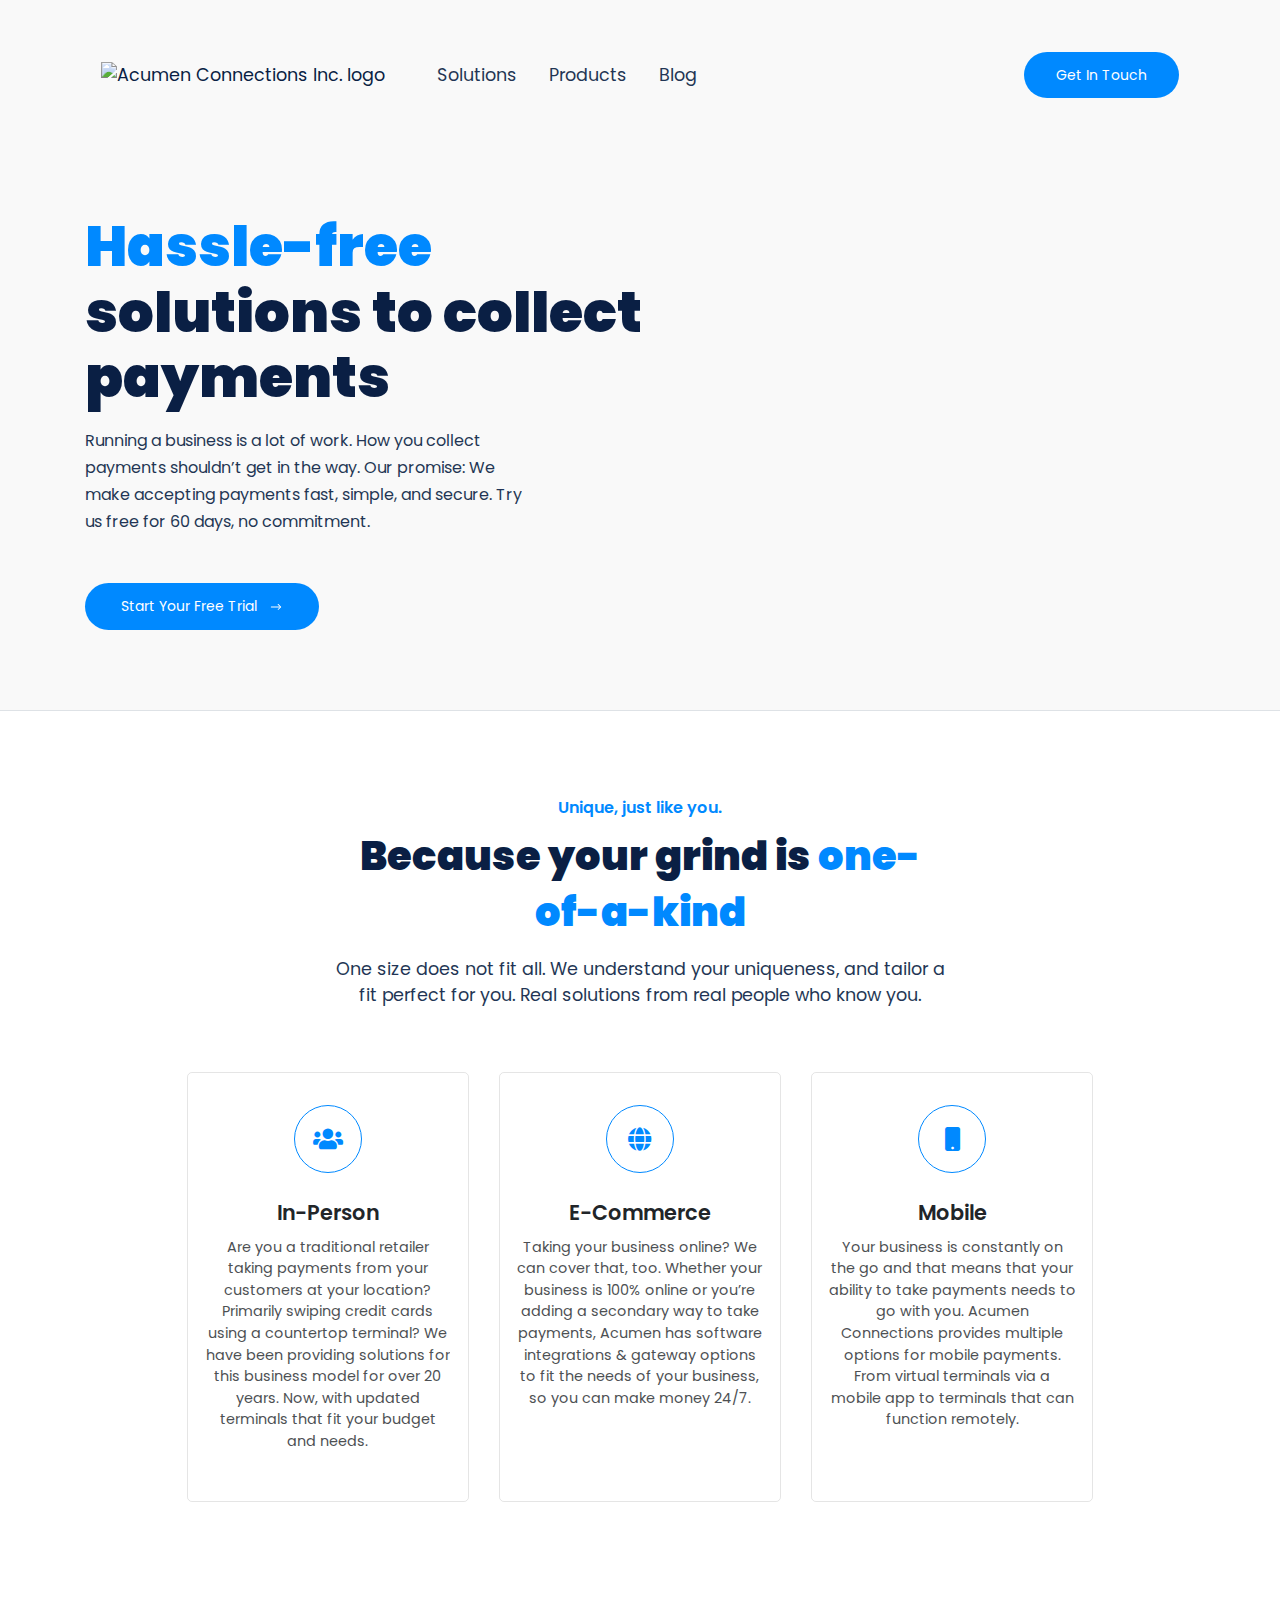
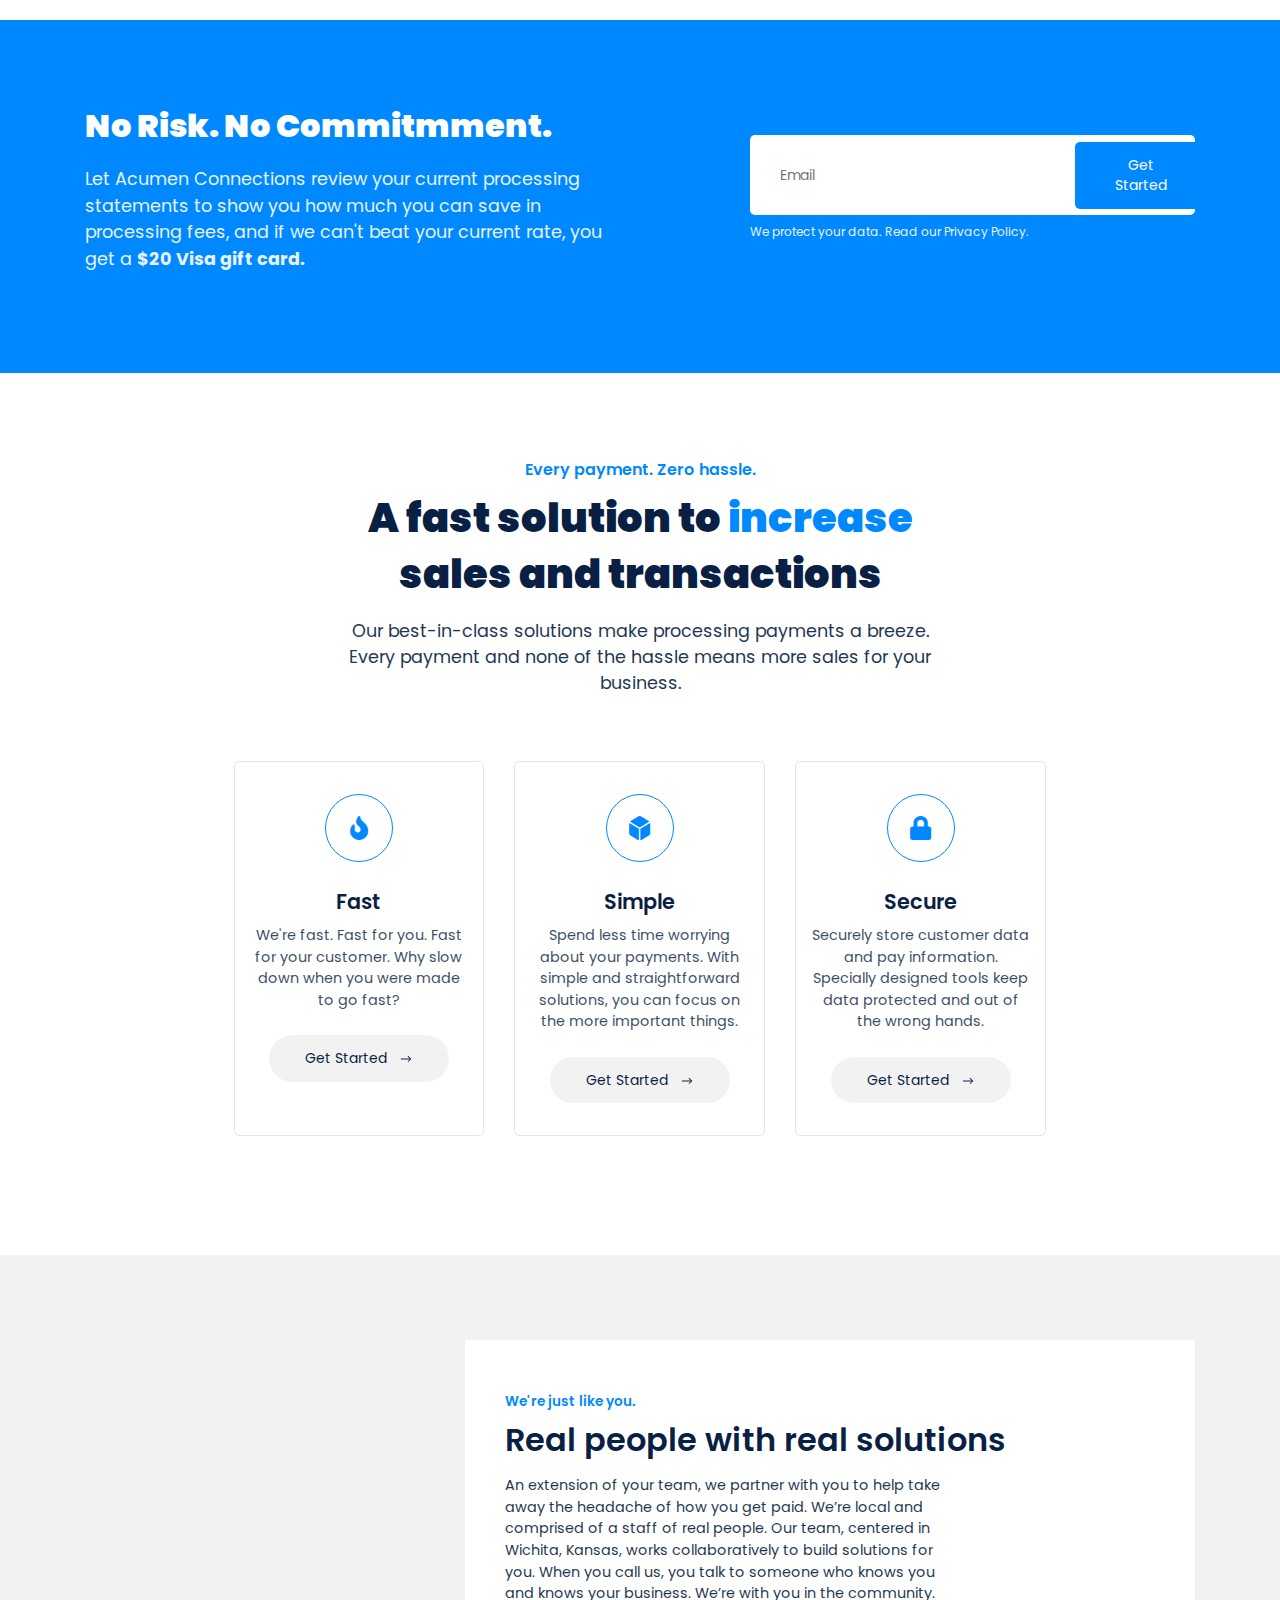
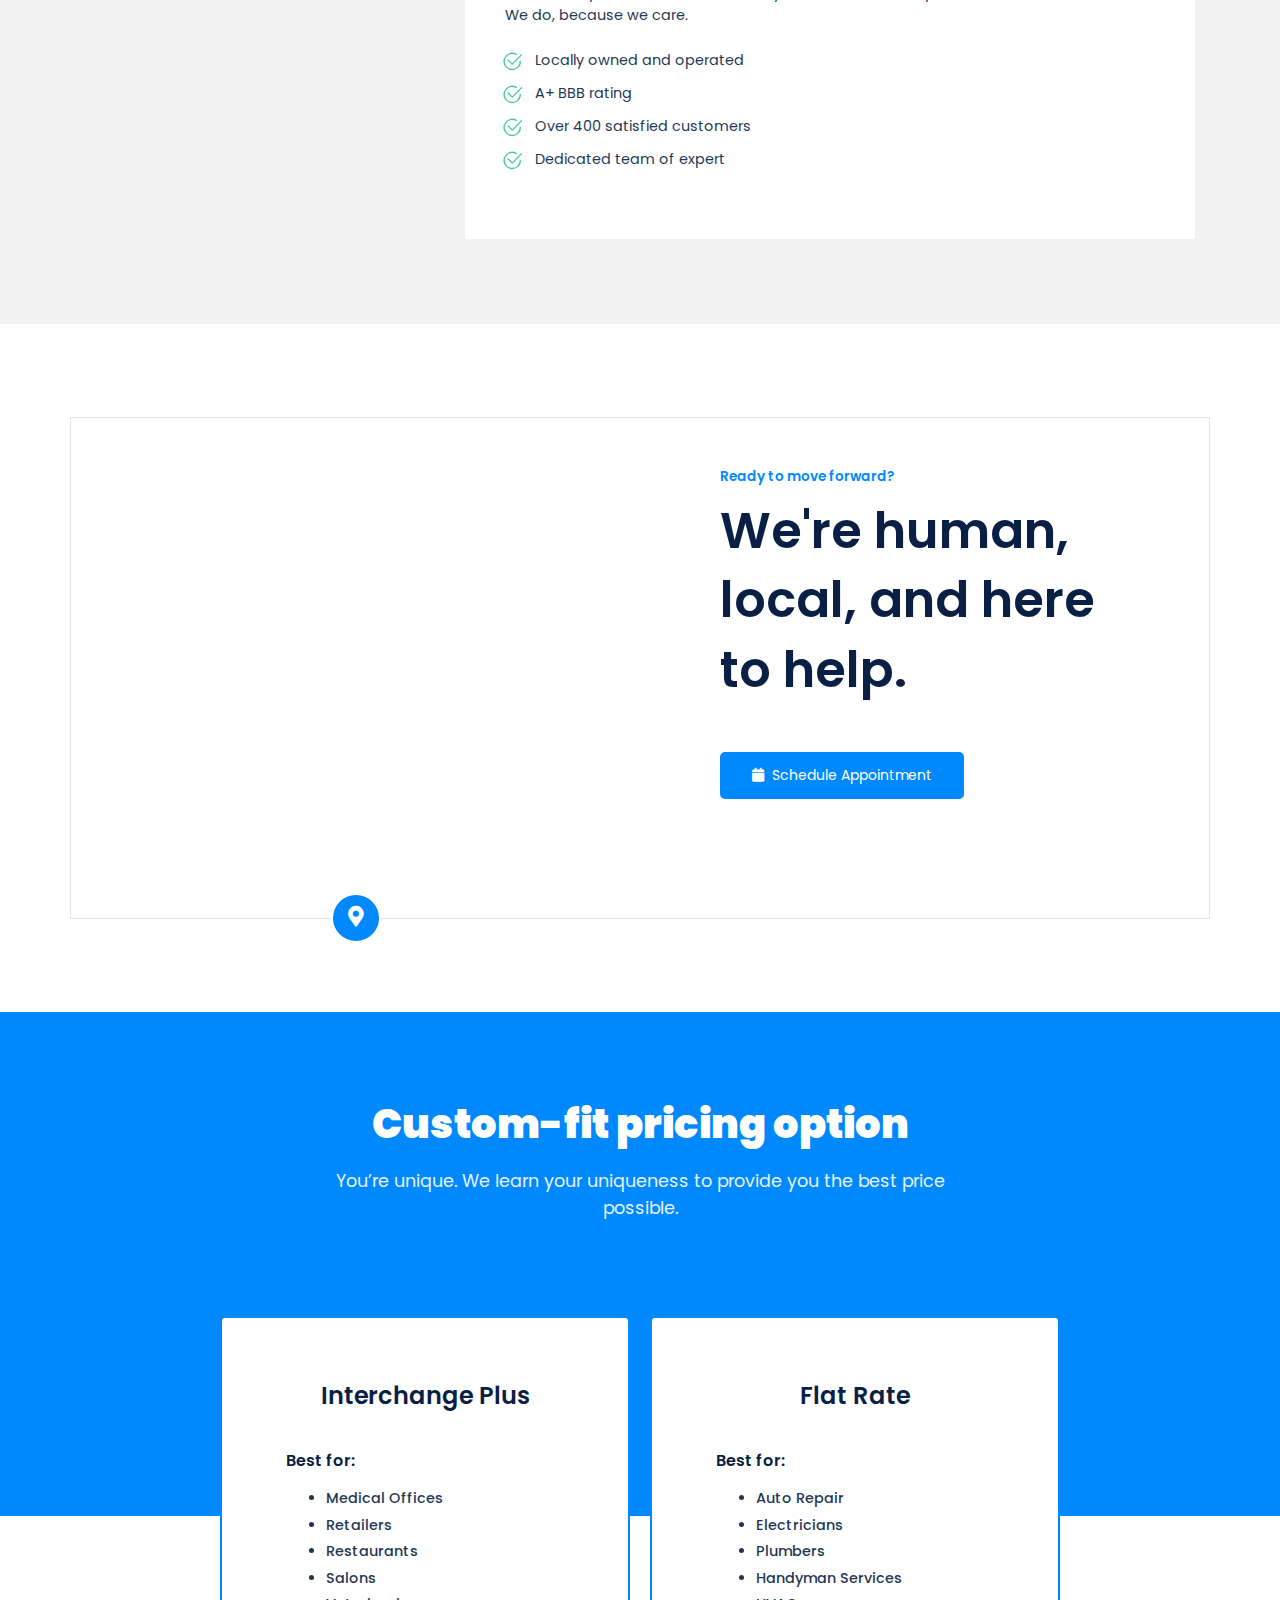
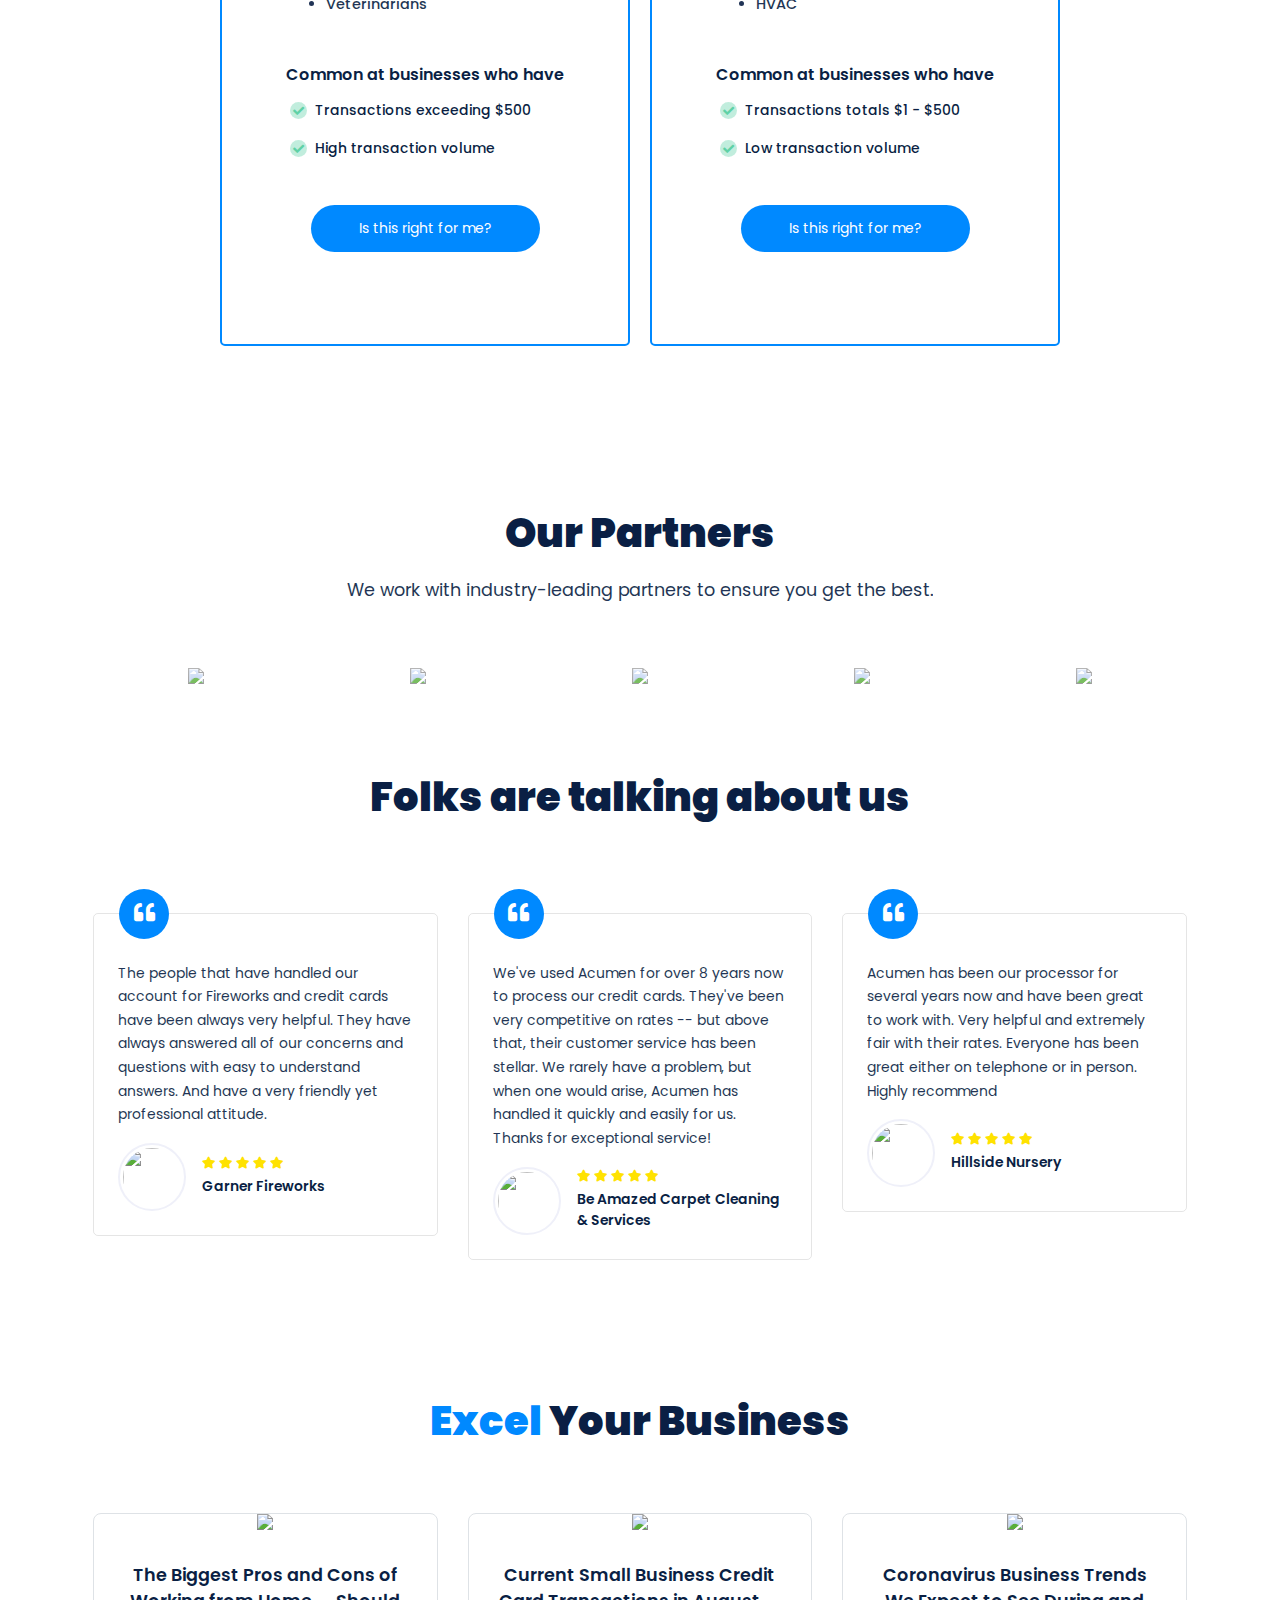
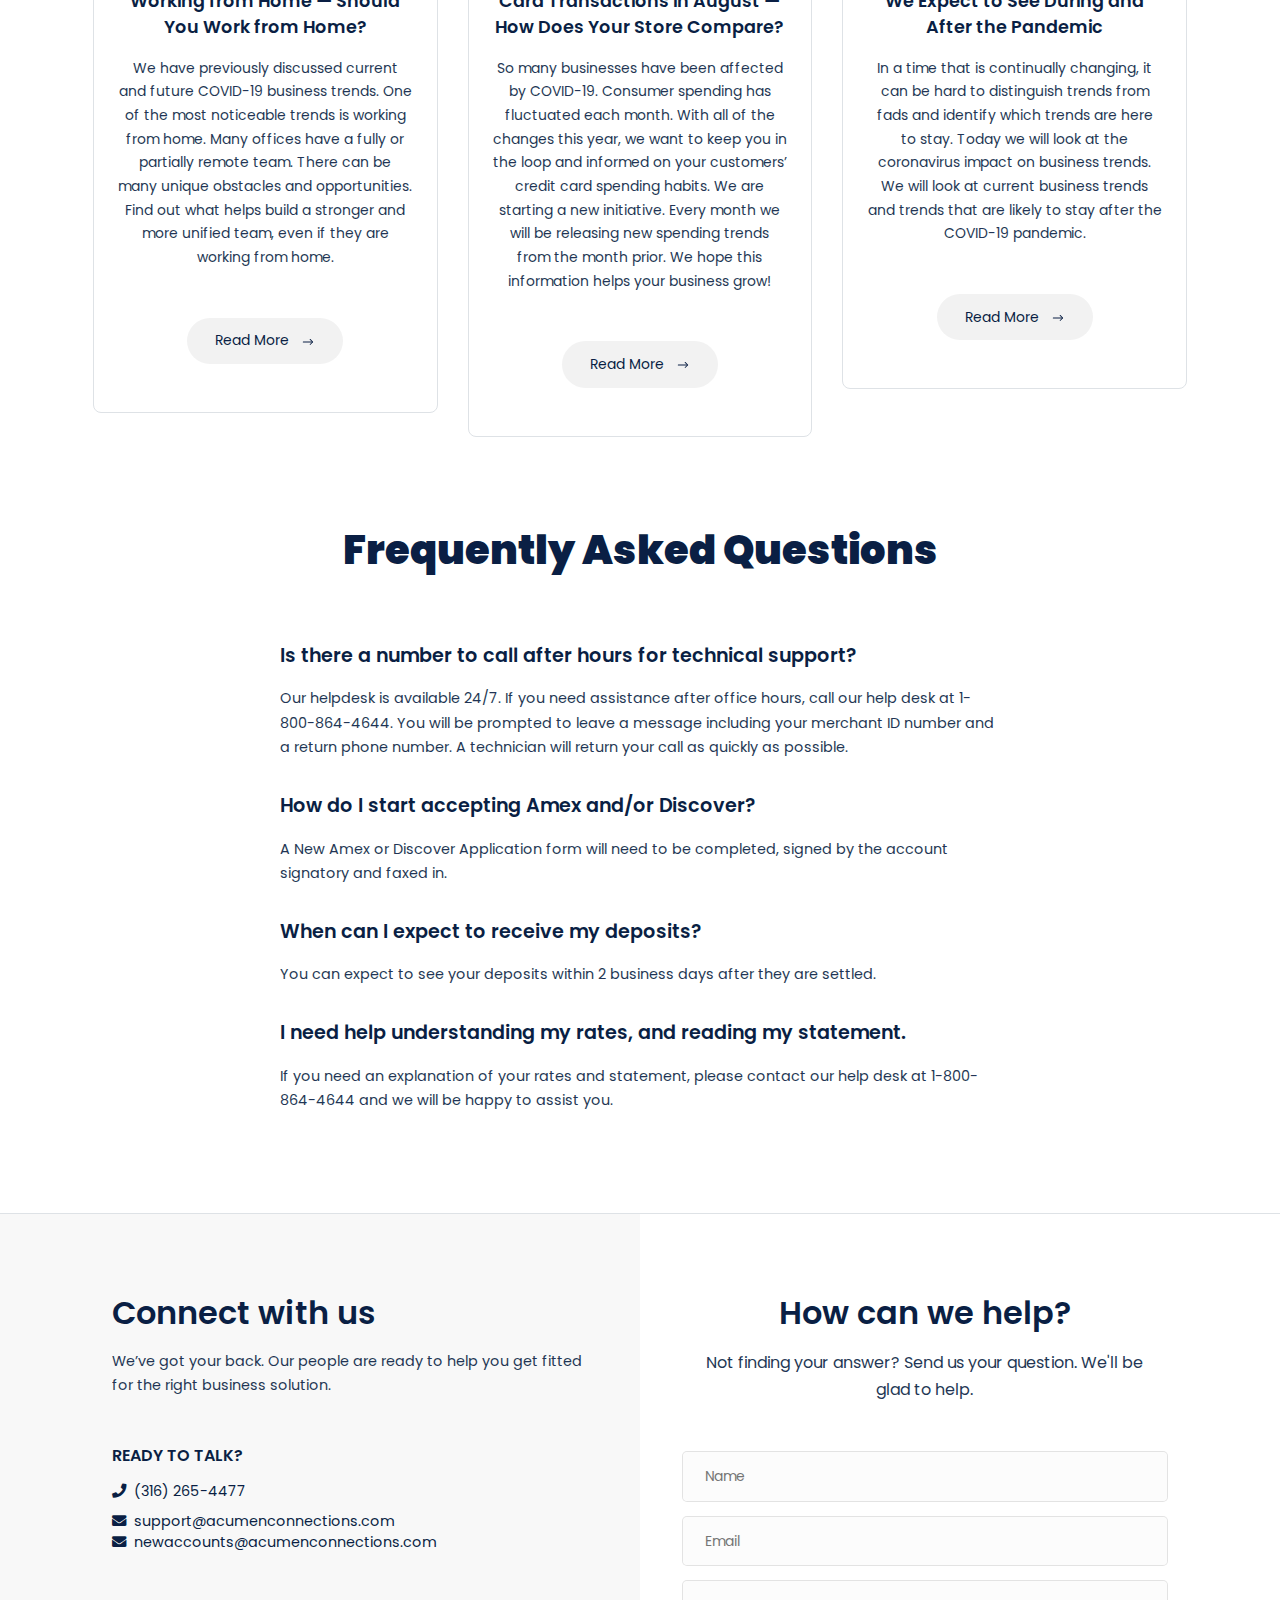
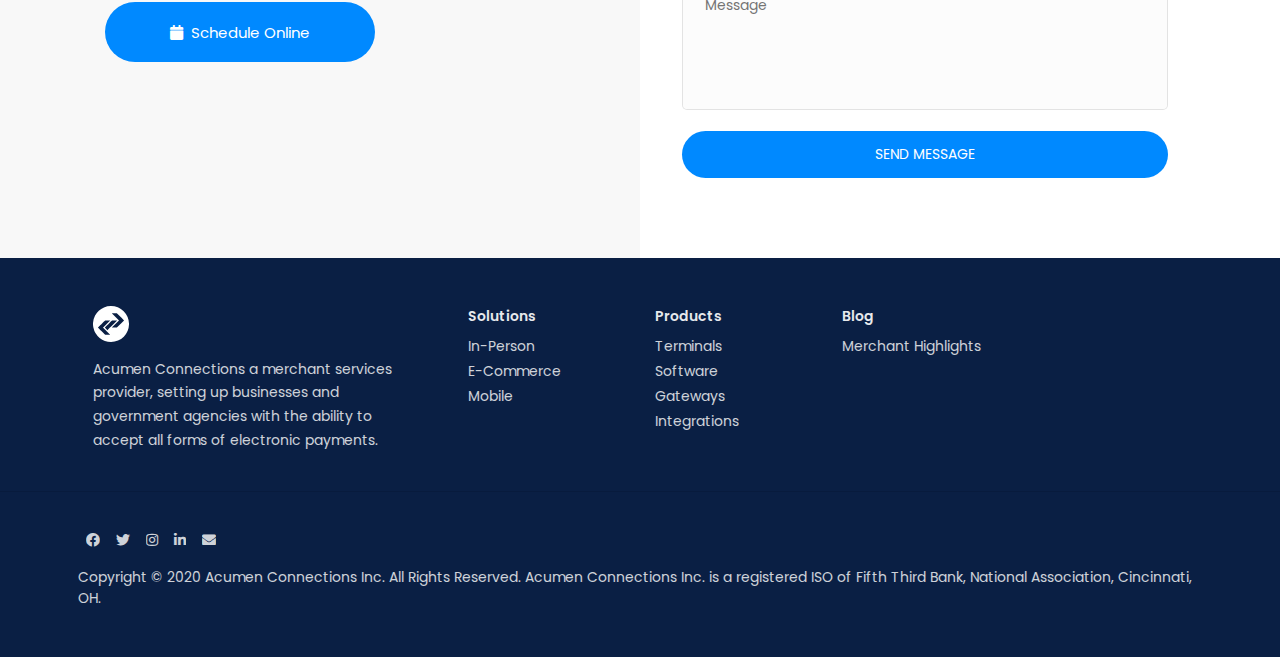
==== index.html @ da2a6de0 "Update index.html" ====
<!doctype html>
<html lang="en">

<head>
  <!-- Required meta tags -->
  <meta charset="utf-8">
  <meta name="viewport" content="width=device-width, initial-scale=1, shrink-to-fit=no">

  <link rel="stylesheet" href="https://cdnjs.cloudflare.com/ajax/libs/animate.css/3.7.2/animate.min.css">
  <!-- font awesome 5 free -->
  <link rel="stylesheet" href="https://cdnjs.cloudflare.com/ajax/libs/font-awesome/5.13.0/css/all.min.css">
  <!-- Bootstrap CSS -->
  <link rel="stylesheet" href="https://stackpath.bootstrapcdn.com/bootstrap/4.4.1/css/bootstrap.min.css"
    integrity="sha384-Vkoo8x4CGsO3+Hhxv8T/Q5PaXtkKtu6ug5TOeNV6gBiFeWPGFN9MuhOf23Q9Ifjh" crossorigin="anonymous">

  <!-- Poppins font from Google -->
  <link href="https://fonts.googleapis.com/css2?family=Poppins:wght@300;400;600;700&display=swap" rel="stylesheet">

  <link rel="stylesheet" href="./app.css">

  <link href="https://cdn.jsdelivr.net/npm/video.js@7.5.0/dist/video-js.min.css" rel="stylesheet" />
  <script>
    /* Disable VideoJS tracking */
    window.HELP_IMPROVE_VIDEOJS = false;
  </script>

  <title>Business Payment Solutions Wichita, KS | Payment Service Provider </title>
</head>

<body>

  <!--1. Hero =================================== -->
  <header class="hero container-fluid border-bottom">
    <div class="hero__content container mx-auto">
      <nav class="hero-nav container px-0 mx-auto">
        <ul class="nav w-100 list-unstyled align-items-center p-0">
          <li class="hero-nav__item">
            <img class="hero-nav__logo" src="https://i.postimg.cc/KvxxCLx2/Acumen-logos-03.png" alt="Acumen Connections Inc. logo">
          </li>
          <li id="hero-menu" class="flex-grow-1 hero__nav-list hero__nav-list--mobile-menu ft-menu">
            <ul
              class="hero__menu-content nav flex-column flex-lg-row ft-menu__slider animated list-unstyled p-2 p-lg-0">
              <!-- YOU CAN UNCOMMENT THIS -->
              <!--
                  <li class="hero-nav__item">
                    <a href="#!" class="hero-nav__link">Product</a>
                  </li>
                -->
              <li class="hero-nav__item dropdown">
                <a href="/pages/solutions.html" class="hero-nav__link">Solutions</a>
                <div class="dropdown-content">
                  <a href="/pages/solutions.html#inperson">In-Person</a>
                  <a href="/pages/solutions.html#ecommerce">E-Commerce</a>
                  <a href="/pages/solutions.html#mobile">Mobile</a>
                </div>
              </li>
              <li class="hero-nav__item dropdown">
                <a href="/pages/products.html" class="hero-nav__link">Products</a>
                <div class="dropdown-content">
                  <a href="/pages/products.html#terminals">Terminals</a>
                  <a href="/pages/products.html#software">Software</a>
                  <a href="/pages/products.html#gateways">Gateways</a>
                  <a href="/pages/products.html#integrations">Integrations</a>
                </div>
              </li>
              <li class="hero-nav__item dropdown">
                <a href="/pages/merchant.html" class="hero-nav__link">Blog</a>
                <div class="dropdown-content">
                  <a href="/pages/merchant.html">Merchant Highlights</a>
                </div>
              </li>
              <li class="flex-grow-1">
                <ul
                  class="nav nav--lg-side flex-column-reverse flex-lg-row-reverse list-unstyled align-items-center p-0">
                  <li class="hero-nav__item">
                    <a href="#get-in-touch" class="btn btn-primary">
                      Get In Touch
                    </a>
                  </li>
                </ul>
              </li>
            </ul>
            <button onclick="document.querySelector('#hero-menu').classList.toggle('ft-menu--js-show')"
              class="ft-menu__close-btn animated">
              <svg class="bi bi-x" width="1em" height="1em" viewBox="0 0 16 16" fill="currentColor"
                xmlns="http://www.w3.org/2000/svg">
                <path fill-rule="evenodd"
                  d="M11.854 4.146a.5.5 0 010 .708l-7 7a.5.5 0 01-.708-.708l7-7a.5.5 0 01.708 0z" clip-rule="evenodd" />
                <path fill-rule="evenodd" d="M4.146 4.146a.5.5 0 000 .708l7 7a.5.5 0 00.708-.708l-7-7a.5.5 0 00-.708 0z"
                  clip-rule="evenodd" />
              </svg>
            </button>
          </li>
          <li class="d-lg-none flex-grow-1 d-flex flex-row-reverse hero-nav__item">
            <button onclick="document.querySelector('#hero-menu').classList.toggle('ft-menu--js-show')"
              class="text-center px-2">
              <i class="fas fa-bars"></i>
            </button>
          </li>
        </ul>
      </nav>
      <div class="hero__body col-lg-7 px-0">
        <h1 class="hero__title mb-3">
          <span class="highlight">Hassle-free</span> solutions to collect payments
        </h1>
        <p class="hero__paragraph mb-5">
Running a business is a lot of work. How you collect payments shouldn’t get in the way. Our promise: We make accepting payments fast, simple, and secure. Try us free for 60 days, no commitment.
        </p>
        <div class="hero__btns-container">
          <a class="hero__btn btn btn-primary mb-2 mb-lg-0" href="https://forms.gle/nij4KRaGeCCi1Vp77">
            <span class="mx-1">
              Start Your Free Trial
            </span>
            <svg class="mx-1" width="1em" height="1em" viewBox="0 0 16 16" class="bi bi-arrow-right" fill="currentColor"
              xmlns="http://www.w3.org/2000/svg">
              <path fill-rule="evenodd"
                d="M10.146 4.646a.5.5 0 0 1 .708 0l3 3a.5.5 0 0 1 0 .708l-3 3a.5.5 0 0 1-.708-.708L12.793 8l-2.647-2.646a.5.5 0 0 1 0-.708z" />
              <path fill-rule="evenodd" d="M2 8a.5.5 0 0 1 .5-.5H13a.5.5 0 0 1 0 1H2.5A.5.5 0 0 1 2 8z" />
            </svg>
          </a>
        </div>
      </div>
    </div>
    <div class="hero__row d-block d-lg-flex row">
      <div class="hero__empty-column col-lg-7">
      </div>
      <div class="hero__image-column col-lg-5"
        style="background-image: url(https://images.unsplash.com/photo-1557804506-669a67965ba0?ixlib=rb-1.2.1&auto=format&fit=crop&w=1567&q=80)">
      </div>
    </div>
  </header>

  <!--2. Solutions ============================== -->
  <div id="solutions" class="block-12 container space-between-blocks">
    <!-- HEADER -->
    <div class="block__header col-lg-8 col-xl-7 mx-auto text-center">
      <p class="block__pre-title mb-2">Unique, just like you.</p>
      <h1 class="block__title mb-3">
        Because your grind is <span class="highlight">one-of-a-kind</span>
      </h1>
      <p class="block__paragraph mb-0">
        One size does not fit all. We understand your uniqueness, and tailor a fit perfect for you. Real solutions from real people who know you.
      </p>
    </div>
    <div class="row px-2 align-items-center justify-content-center flex-column-reverse flex-lg-row">
      <div class="col-lg-10 mx-auto">
        <div class="row">
          <div class="col-md-4 mb-2-1rem">
            <a style="text-decoration: none; color: #212529" href="/pages/solutions.html#inperson"><div class="card-1 text-center">
              <span class="card-1__symbol mx-auto mb-4">
                <i class="fa fa-users" aria-hidden="true"></i>
              </span>
              <h3 class="card-1__title mb-2">In-Person</h3>
              <p class="card-1__paragraph">
                Are you a traditional retailer taking payments from your customers at your location? Primarily swiping credit cards using a countertop terminal? We have been providing solutions for this business model for over 20 years. Now, with updated terminals that fit your budget and needs.
              </p>
            </div>
          </div>
        </a>
          <a style="text-decoration: none; color: #212529" href="/pages/solutions.html#ecommerce"><div class="col-md-4 mb-2-1rem">
            <div class="card-1 text-center">
              <span class="card-1__symbol mx-auto mb-4">
                <i class="fa fa-globe" aria-hidden="true"></i>
              </span>
              <h3 class="card-1__title mb-2">E-Commerce</h3>
              <p class="card-1__paragraph">
                Taking your business online? We can cover that, too. Whether your business is 100% online or you’re adding a secondary way to take payments, Acumen has software integrations & gateway options to fit the needs of your business, so you can make money 24/7.
              </p>
            </div>
            </a>
          </div>
          <div class="col-md-4 mb-2-1rem">
            <a style="text-decoration: none; color: #212529" href="/pages/solutions.html#mobile">
            <div class="card-1 text-center">
              <span class="card-1__symbol mx-auto mb-4">
                <i class="fa fa-mobile" aria-hidden="true"></i>
              </span>
              <h3 class="card-1__title mb-2">Mobile</h3>
              <p class="card-1__paragraph">
                Your business is constantly on the go and that means that your ability to take payments needs to go with you. Acumen Connections provides multiple options for mobile payments. From virtual terminals via a mobile app to terminals that can function remotely.
              </p>
            </div>
          </div>
        </a>
        </div>
      </div>
    </div>
  </div>

  <!--7. Call To Action ================================ -->
  <div class="block-29 px-4 px-lg-0">
    <div class="container">
      <div class="row justify-content-center">
        <div class="col-lg-7">
          <h4 class="block-29__title mb-0">
            No Risk. No Commitmment.
          </h4>
            <p class="block__paragraphriskfree" style="font-weight: 0"> Let Acumen Connections review your current processing statements to show you how much you can save in processing fees, and if we can't beat your current rate, you get a <span style="font-weight: bold">$20 Visa gift card. </span></p>
        </div>
        <div
          class="col-md-8 mx-auto col-lg-5 mt-4 mt-lg-0 d-flex flex-row-reverse align-items-center justify-content-center">
          <div class="w-100">
            <form onsubmit="submitForm(event)" class="cta-input w-100 mb-2">
              <input type="email" class="cta-input__input flex-grow-1" placeholder="Email">
              <button class="cta-input__btn btn-secondary">Get Started</button>
            </form>
            <p class="cta-p">We protect your data. Read our Privacy Policy.</p>
          </div>
        </div>
      </div>
    </div>
  </div>

  <!--2. Services ============================== -->
  <div id="services" class="block-12 container space-between-blocks">
    <!-- HEADER -->
    <div class="block__header col-lg-8 col-xl-7 mx-auto text-center">
      <p class="block__pre-title mb-2">Every payment. Zero hassle.</p>
      <h1 class="block__title mb-3">
       A fast solution to <span class="highlight">increase</span> sales and transactions
      </h1>
      <p class="block__paragraph mb-0">
Our best-in-class solutions make processing payments a breeze. Every payment and none of the hassle means more sales for your business.      </p>
    </div>
    <div class="row px-2 align-items-center justify-content-center flex-column-reverse flex-lg-row">
      <div class="col-lg-9 mx-auto">
        <div class="row">
          <div class="col-md-4 mb-2-1rem">
            <div class="card-1 text-center">
              <span class="card-1__symbol mx-auto mb-4">
                <i class="fas fa-fire"></i>
              </span>
              <h3 class="card-1__title mb-2">Fast</h3>
              <p class="card-1__paragraph">
                We're fast. Fast for you. Fast for your customer. Why slow down when you were made to go fast?
              </p>
              <div class="mt-4">
                <a href="https://forms.gle/nij4KRaGeCCi1Vp77" class="btn btn-secondary">
                  <span class="mx-1">
                    Get Started
                  </span>
                  <svg class="mx-1" width="1em" height="1em" viewBox="0 0 16 16" class="bi bi-arrow-right"
                    fill="currentColor" xmlns="http://www.w3.org/2000/svg">
                    <path fill-rule="evenodd"
                      d="M10.146 4.646a.5.5 0 0 1 .708 0l3 3a.5.5 0 0 1 0 .708l-3 3a.5.5 0 0 1-.708-.708L12.793 8l-2.647-2.646a.5.5 0 0 1 0-.708z" />
                    <path fill-rule="evenodd" d="M2 8a.5.5 0 0 1 .5-.5H13a.5.5 0 0 1 0 1H2.5A.5.5 0 0 1 2 8z" />
                  </svg>
                </a>
              </div>
            </div>
          </div>
          <div class="col-md-4 mb-2-1rem">
            <div class="card-1 text-center">
              <span class="card-1__symbol mx-auto mb-4">
                <i class="fas fa-dice-d6"></i>
              </span>
              <h3 class="card-1__title mb-2">Simple</h3>
              <p class="card-1__paragraph">
                Spend less time worrying about your payments. With simple and straightforward solutions, you can focus on the more important things.
              </p>
              <div class="mt-4">
                <a href="https://forms.gle/nij4KRaGeCCi1Vp77" class="btn btn-secondary">
                  <span class="mx-1">
                    Get Started
                  </span>
                  <svg class="mx-1" width="1em" height="1em" viewBox="0 0 16 16" class="bi bi-arrow-right"
                    fill="currentColor" xmlns="http://www.w3.org/2000/svg">
                    <path fill-rule="evenodd"
                      d="M10.146 4.646a.5.5 0 0 1 .708 0l3 3a.5.5 0 0 1 0 .708l-3 3a.5.5 0 0 1-.708-.708L12.793 8l-2.647-2.646a.5.5 0 0 1 0-.708z" />
                    <path fill-rule="evenodd" d="M2 8a.5.5 0 0 1 .5-.5H13a.5.5 0 0 1 0 1H2.5A.5.5 0 0 1 2 8z" />
                  </svg>
                </a>
              </div>
            </div>
          </div>
          <div class="col-md-4 mb-2-1rem">
            <div class="card-1 text-center">
              <span class="card-1__symbol mx-auto mb-4">
                <i class="fas fa-lock"></i>
              </span>
              <h3 class="card-1__title mb-2">Secure</h3>
              <p class="card-1__paragraph">
                Securely store customer data and pay information. Specially designed tools keep data protected and out of the wrong hands.
              </p>
              <div class="mt-4">
                <a href="https://forms.gle/nij4KRaGeCCi1Vp77" class="btn btn-secondary">
                  <span class="mx-1">
                    Get Started
                  </span>
                  <svg class="mx-1" width="1em" height="1em" viewBox="0 0 16 16" class="bi bi-arrow-right"
                    fill="currentColor" xmlns="http://www.w3.org/2000/svg">
                    <path fill-rule="evenodd"
                      d="M10.146 4.646a.5.5 0 0 1 .708 0l3 3a.5.5 0 0 1 0 .708l-3 3a.5.5 0 0 1-.708-.708L12.793 8l-2.647-2.646a.5.5 0 0 1 0-.708z" />
                    <path fill-rule="evenodd" d="M2 8a.5.5 0 0 1 .5-.5H13a.5.5 0 0 1 0 1H2.5A.5.5 0 0 1 2 8z" />
                  </svg>
                </a>
              </div>
            </div>
          </div>
        </div>
      </div>
    </div>
  </div>


  <!--5. Details ================================ -->
  <div class="block-10 position-relative space-between-blocks">
    <div class="block-10__row d-block d-lg-flex row mx-0">
      <div class="block-10__image-column container col-lg-6"
        style="background-image: url(https://i.postimg.cc/gcqvVv5K/you-x-ventures-0-K7-Ggi-A8l-VE-unsplash.jpg)">
      </div>
    </div>
    <div class="container">
      <div class="row flex-row-reverse">
        <div class="col-lg-8">
          <div class="block-10__card">
            <p class="block-10__pre-title mb-2">We're just like you.</p>
            <h1 class="block-10__title mb-3">
              Real people with real solutions
            </h1>
            <p class="block-10__paragraph mb-4">
              An extension of your team, we partner with you to help take away the headache of how you get paid. We’re local and comprised of a staff of real people. Our team, centered in Wichita, Kansas, works collaboratively to build solutions for you. When you call us, you talk to someone who knows you and knows your business. We’re with you in the community. We do, because we care.
            </p>
            <div class="row">
              <div class="col-lg-6">
                <ul class="list-unstyled p-0">
                  <li class="block-10__li d-flex align-items-start">
                    <span class="block-10__li-icon">
                      <svg class="bi bi-check2-circle" width="1em" height="1em" viewBox="0 0 16 16" fill="currentColor"
                        xmlns="http://www.w3.org/2000/svg">
                        <path fill-rule="evenodd"
                          d="M15.354 2.646a.5.5 0 0 1 0 .708l-7 7a.5.5 0 0 1-.708 0l-3-3a.5.5 0 1 1 .708-.708L8 9.293l6.646-6.647a.5.5 0 0 1 .708 0z" />
                        <path fill-rule="evenodd"
                          d="M8 2.5A5.5 5.5 0 1 0 13.5 8a.5.5 0 0 1 1 0 6.5 6.5 0 1 1-3.25-5.63.5.5 0 1 1-.5.865A5.472 5.472 0 0 0 8 2.5z" />
                      </svg>
                    </span>
                    <div class="px-2"></div>
                    <span class="block-10__li-text">Locally owned and operated</span>
                  </li>
                  <li class="block-10__li d-flex align-items-start">
                    <span class="block-10__li-icon">
                      <svg class="bi bi-check2-circle" width="1em" height="1em" viewBox="0 0 16 16" fill="currentColor"
                        xmlns="http://www.w3.org/2000/svg">
                        <path fill-rule="evenodd"
                          d="M15.354 2.646a.5.5 0 0 1 0 .708l-7 7a.5.5 0 0 1-.708 0l-3-3a.5.5 0 1 1 .708-.708L8 9.293l6.646-6.647a.5.5 0 0 1 .708 0z" />
                        <path fill-rule="evenodd"
                          d="M8 2.5A5.5 5.5 0 1 0 13.5 8a.5.5 0 0 1 1 0 6.5 6.5 0 1 1-3.25-5.63.5.5 0 1 1-.5.865A5.472 5.472 0 0 0 8 2.5z" />
                      </svg>
                    </span>
                    <div class="px-2"></div>
                    <span class="block-10__li-text">A+ BBB rating</span>
                  </li>
                  <li class="block-10__li d-flex align-items-start">
                    <span class="block-10__li-icon">
                      <svg class="bi bi-check2-circle" width="1em" height="1em" viewBox="0 0 16 16" fill="currentColor"
                        xmlns="http://www.w3.org/2000/svg">
                        <path fill-rule="evenodd"
                          d="M15.354 2.646a.5.5 0 0 1 0 .708l-7 7a.5.5 0 0 1-.708 0l-3-3a.5.5 0 1 1 .708-.708L8 9.293l6.646-6.647a.5.5 0 0 1 .708 0z" />
                        <path fill-rule="evenodd"
                          d="M8 2.5A5.5 5.5 0 1 0 13.5 8a.5.5 0 0 1 1 0 6.5 6.5 0 1 1-3.25-5.63.5.5 0 1 1-.5.865A5.472 5.472 0 0 0 8 2.5z" />
                      </svg>
                    </span>
                    <div class="px-2"></div>
                    <span class="block-10__li-text">Over 400 satisfied customers</span>
                  </li>
                  <li class="block-10__li d-flex align-items-start">
                    <span class="block-10__li-icon">
                      <svg class="bi bi-check2-circle" width="1em" height="1em" viewBox="0 0 16 16" fill="currentColor"
                        xmlns="http://www.w3.org/2000/svg">
                        <path fill-rule="evenodd"
                          d="M15.354 2.646a.5.5 0 0 1 0 .708l-7 7a.5.5 0 0 1-.708 0l-3-3a.5.5 0 1 1 .708-.708L8 9.293l6.646-6.647a.5.5 0 0 1 .708 0z" />
                        <path fill-rule="evenodd"
                          d="M8 2.5A5.5 5.5 0 1 0 13.5 8a.5.5 0 0 1 1 0 6.5 6.5 0 1 1-3.25-5.63.5.5 0 1 1-.5.865A5.472 5.472 0 0 0 8 2.5z" />
                      </svg>
                    </span>
                    <div class="px-2"></div>
                    <span class="block-10__li-text">Dedicated team of expert</span>
                  </li>
                </ul>
              </div>
            </div>
          </div>
        </div>
      </div>
    </div>
  </div>

  <!-- SCHEDULE APPT -->

  <div class="block-18 px-3 space-between-blocks">
    <div class="container">
      <div class="block-18__card row">
        <div class="text-center col-lg-6 d-flex align-items-center justify-content-center mb-5 mb-lg-0">
          <div>

            <div class="mapouter"><div class="gmap_canvas"><iframe width="600" height="500" id="gmap_canvas" src="https://maps.google.com/maps?q=6840%20W%20Central%20Ave%2C%20Wichita%2C%20KS%2067212&t=&z=13&ie=UTF8&iwloc=&output=embed" frameborder="0" scrolling="no" marginheight="0" marginwidth="0"></iframe><a href="https://www.whatismyip-address.com/divi-discount/"></a></div></div>

          </div><span class="testimonial-card-3__quote-symbol"><i class="fas fa-map-marker-alt"></i></span>
        </div>
        <div style="padding-left: 80px; padding-right: 70px;" class="cta-card col-lg-6">
          <p class="cta-card__pre-title mb-2">Ready to move forward?</p>
          <h1 class="cta-card__title mb-3">We're human, local, and here to help.</h1>
          <div class="mt-5"><a href="https://outlook.office365.com/owa/calendar/AcumenConnections@netpayadvance.com/bookings/" class="btn btn-primary"><i class="fa fa-calendar" aria-hidden="true"></i>&nbsp; Schedule Appointment</a></div>
        </div>
      </div>
    </div>
  </div>

  <!-- Pricing table -->

  <div class="block-14 container-fluid space-between-blocks">
  <div class="container text-center">
    <div class="block-14__header col-lg-8 col-xl-7 mx-auto text-center px-0">
      <h1 class="block__title mb-3">Custom-fit pricing option</h1>
      <p class="block__paragraph">You’re unique. We learn your uniqueness to provide you the best price possible.</p>
    </div>
    <div class="row justify-content-center">
      <div class="col-lg-4pricing mb-4 mb-lg-0 px-0">
        <div class="plan-card text-center">
          <h6 class="plan-card__name mb-0">Interchange Plus</h6>
          <h3 style="text-align: left; font-weight: 600; font-size: 16px; padding-top: 40px; padding-bottom: 10px;">Best for:<h3>
          <ul>
            <li class="block-10__paragraphli" style="text-align: left; padding-bottom: 5px;">Medical Offices</li>
            <li class="block-10__paragraphli" style="text-align: left; padding-bottom: 5px;">Retailers</li>
            <li class="block-10__paragraphli" style="text-align: left; padding-bottom: 5px;">Restaurants</li>
            <li class="block-10__paragraphli" style="text-align: left; padding-bottom: 5px;">Salons</li>
            <li class="block-10__paragraphli" style="text-align: left; padding-bottom: 5px;">Veterinarians</li>
          </ul>
                    <h3 style="text-align: left; font-weight: 600; font-size: 16px; padding-top: 20px; padding-bottom: 10px;">Common at businesses who have<h3>
          <ul class="plan-features list-unstyled mb-0">
            <li class="plan-features__li"><span><i class="plan-features__icon fas fa-check mx-1"></i></span><span class="mx-1">Transactions exceeding $500</span></li>
            <li class="plan-features__li"><span><i class="plan-features__icon fas fa-check mx-1"></i></span><span class="mx-1">High transaction volume</span></li>
          </ul>
          <div class="mt-5 flex-grow-1 d-flex flex-column-reverse"><a href="https://forms.gle/nij4KRaGeCCi1Vp77" class="btn btn-primary px-5 mx-auto">Is this right for me?</a></div>
        </div>
      </div>
      <div class="col-lg-4pricing mb-4 mb-lg-0 px-0">
        <div class="plan-card plan-card--recommended text-center">
          <h6 class="plan-card__name mb-0">Flat Rate</h6>
          <h3 style="text-align: left; font-weight: 600; font-size: 16px; padding-top: 40px; padding-bottom: 10px;">Best for:<h3>
          <ul>
            <li class="block-10__paragraphli" style="text-align: left; padding-bottom: 5px;">Auto Repair</li>
            <li class="block-10__paragraphli" style="text-align: left; padding-bottom: 5px;">Electricians</li>
            <li class="block-10__paragraphli" style="text-align: left; padding-bottom: 5px;">Plumbers</li>
            <li class="block-10__paragraphli" style="text-align: left; padding-bottom: 5px;">Handyman Services</li>
            <li class="block-10__paragraphli" style="text-align: left; padding-bottom: 5px;">HVAC</li>
          </ul>
          <h3 style="text-align: left; font-weight: 600; font-size: 16px; padding-top: 20px; padding-bottom: 10px;">Common at businesses who have<h3>
          <ul class="plan-features list-unstyled mb-0">
            <li class="plan-features__li"><span><i class="plan-features__icon fas fa-check mx-1"></i></span><span class="mx-1">Transactions totals $1 - $500
</span></li>
            <li class="plan-features__li"><span><i class="plan-features__icon fas fa-check mx-1"></i></span><span class="mx-1">Low transaction volume</span></li>
          </ul>
          <div class="mt-5 flex-grow-1 d-flex flex-column-reverse"><a href="https://forms.gle/nij4KRaGeCCi1Vp77" class="btn btn-primary px-5 mx-auto">Is this right for me?</a></div>
        </div>
      </div>
    </div>
  </div>
</div>


  <!-- Our Partners -->

<div class="block-24 space-between-blocks">
<div class="container">
  <div class="block__header col-lg-8 col-xl-7 mx-auto text-center px-0">
    <h1 class="block__title mb-3">Our Partners</h1>
    <p class="block__paragraph">We work with industry-leading partners to ensure you get the best.</p>
  </div>
  <div class="logos"><img class="logos__img" src="https://i.postimg.cc/nhTxsmPM/verifone.png"> <img class="logos__img" src="https://i.postimg.cc/gkt7ZKKw/SS2.png"> <img class="logos__img" src="https://i.postimg.cc/7PWhtFHm/vantiv2.png"> <img class="logos__img" src="https://i.postimg.cc/2SNTtVQy/ingenicopartner.png"> <img class="logos__img" src="https://i.postimg.cc/NGkq5TVT/pax.png"></div>
</div>
</div>

  <!--6. Testimonials =================================== -->
  <div id="reviews" class="block-19 space-between-blockstestimonials">
    <div class="container">
      <div class="block__header col-lg-8 col-xl-7 mx-auto text-center px-0">
        <h1 class="block__title mb-3">Folks are talking about us</h1>
      </div>
      <div class="row px-2 pt-4">
        <div class="col-lg-4">
          <div class="testimonial-card-1 mb-5">
            <p class="testimonial-card-1__paragraph mb-3">
              The people that have handled our account for Fireworks and credit cards have been always very helpful. They have always answered all of our concerns and questions with easy to understand answers. And have a very friendly yet professional attitude.
            </p>
            <div class="person">
              <div>
                <img class="person__avatar" src="https://i.postimg.cc/DfbRWgPj/garnerfireworks.png">
              </div>
              <div class="px-2"></div>
              <div class="flex-grow-1 d-flex flex-column">
                <span class="person__rating">
                  <i class="fas fa-star"></i>
                  <i class="fas fa-star"></i>
                  <i class="fas fa-star"></i>
                  <i class="fas fa-star"></i>
                  <i class="fas fa-star"></i>
                </span>
                <span class="person__name my-1">Garner Fireworks</span>
              </div>
            </div>
            <span class="testimonial-card-1__quote-symbol">
              <i class="fas fa-quote-left"></i>
            </span>
          </div>
        </div>
        <div class="col-lg-4">
          <div class="testimonial-card-1 mb-5">
            <p class="testimonial-card-1__paragraph mb-3">
              We've used Acumen for over 8 years now to process our credit cards. They've been very competitive on rates -- but above that, their customer service has been stellar. We rarely have a problem, but when one would arise, Acumen has handled it quickly and easily for us. Thanks for exceptional service!
            </p>
            <div class="person">
              <div>
                <img class="person__avatar" src="https://i.postimg.cc/5NRK9QZ5/beamazed.png">
              </div>
              <div class="px-2"></div>
              <div class="flex-grow-1 d-flex flex-column">
                <span class="person__rating">
                  <i class="fas fa-star"></i>
                  <i class="fas fa-star"></i>
                  <i class="fas fa-star"></i>
                  <i class="fas fa-star"></i>
                  <i class="fas fa-star"></i>
                </span>
                <span class="person__name my-1">Be Amazed Carpet Cleaning & Services</span>
              </div>
            </div>
            <span class="testimonial-card-1__quote-symbol">
              <i class="fas fa-quote-left"></i>
            </span>
          </div>
        </div>
        <div class="col-lg-4">
          <div class="testimonial-card-1 mb-5">
            <p class="testimonial-card-1__paragraph mb-3">
Acumen has been our processor for several years now and have been great to work with. Very helpful and extremely fair with their rates. Everyone has been great either on telephone or in person. Highly recommend            </p>
            <div class="person">
              <div>
                <img class="person__avatar" src="https://i.postimg.cc/nrQjv5hh/hillside-nursery.png">
              </div>
              <div class="px-2"></div>
              <div class="flex-grow-1 d-flex flex-column">
                <span class="person__rating">
                  <i class="fas fa-star"></i>
                  <i class="fas fa-star"></i>
                  <i class="fas fa-star"></i>
                  <i class="fas fa-star"></i>
                  <i class="fas fa-star"></i>
                </span>
                <span class="person__name my-1">Hillside Nursery</span>
              </div>
            </div>
            <span class="testimonial-card-1__quote-symbol">
              <i class="fas fa-quote-left"></i>
            </span>
          </div>
        </div>
      </div>
    </div>
  </div>

  <!--8. Blog ========================================== -->
  <div id="projects" class="block-46 container space-between-blocks">
    <!-- HEADER -->
    <div class="block__header col-lg-8 col-xl-7 mx-auto text-center">
      <h1 class="block__title">
        <span class="highlight">Excel</span> Your Business
      </h1>
    </div>
    <div class="row px-2">
      <div class="col-lg-4 mb-4 mb-lg-0">
        <div class="post text-center">
          <div class="post__img-container">
            <img src="https://i.postimg.cc/DfHb2q2P/blog1.png" class="post__img mb-3">
          </div>
          <div class="px-4 mt-3">
            <h3 class="post__title mb-3">The Biggest Pros and Cons of Working from Home — Should You Work from Home?</h3>
            <p class="post__paragraph mb-0">
  We have previously discussed current and future COVID-19 business trends. One of the most noticeable trends is working from home. Many offices have a fully or partially remote team. There can be many unique obstacles and opportunities. Find out what helps build a stronger and more unified team, even if they are working from home.
            </p>
          </div>
          <div class="my-5">
            <a href="#!" class="btn btn-secondary px-4">
              <span class="mx-1">
                Read More
              </span>
              <svg class="mx-1" width="1em" height="1em" viewBox="0 0 16 16" class="bi bi-arrow-right"
                fill="currentColor" xmlns="http://www.w3.org/2000/svg">
                <path fill-rule="evenodd"
                  d="M10.146 4.646a.5.5 0 0 1 .708 0l3 3a.5.5 0 0 1 0 .708l-3 3a.5.5 0 0 1-.708-.708L12.793 8l-2.647-2.646a.5.5 0 0 1 0-.708z" />
                <path fill-rule="evenodd" d="M2 8a.5.5 0 0 1 .5-.5H13a.5.5 0 0 1 0 1H2.5A.5.5 0 0 1 2 8z" />
              </svg>
            </a>
          </div>
        </div>
      </div>
      <div class="col-lg-4 mb-4 mb-lg-0">
        <div class="post text-center">
          <div class="post__img-container">
            <img src="https://i.postimg.cc/DZzbz6JB/blog2.png" class="post__img mb-3">
          </div>
          <div class="px-4 mt-3">
            <h3 class="post__title mb-3">Current Small Business Credit Card Transactions in August — How Does Your Store Compare?</h3>
            <p class="post__paragraph mb-0">
              So many businesses have been affected by COVID-19. Consumer spending has fluctuated each month. With all of the changes this year, we want to keep you in the loop and informed on your customers’ credit card spending habits. We are starting a new initiative. Every month we will be releasing new spending trends from the month prior. We hope this information helps your business grow!
            </p>
          </div>
          <div class="my-5">
            <a href="#!" class="btn btn-secondary px-4">
              <span class="mx-1">
                Read More
              </span>
              <svg class="mx-1" width="1em" height="1em" viewBox="0 0 16 16" class="bi bi-arrow-right"
                fill="currentColor" xmlns="http://www.w3.org/2000/svg">
                <path fill-rule="evenodd"
                  d="M10.146 4.646a.5.5 0 0 1 .708 0l3 3a.5.5 0 0 1 0 .708l-3 3a.5.5 0 0 1-.708-.708L12.793 8l-2.647-2.646a.5.5 0 0 1 0-.708z" />
                <path fill-rule="evenodd" d="M2 8a.5.5 0 0 1 .5-.5H13a.5.5 0 0 1 0 1H2.5A.5.5 0 0 1 2 8z" />
              </svg>
            </a>
          </div>
        </div>
      </div>
      <div class="col-lg-4 mb-4 mb-lg-0">
        <div class="post text-center">
          <div class="post__img-container">
            <img src="https://i.postimg.cc/053QqP86/8-COVID-Business-Trends-August-compressed.jpg" class="post__img mb-3">
          </div>
          <div class="px-4 mt-3">
            <h3 class="post__title mb-3">Coronavirus Business Trends We Expect to See During and After the Pandemic</h3>
            <p class="post__paragraph mb-0">
              In a time that is continually changing, it can be hard to distinguish trends from fads and identify which trends are here to stay. Today we will look at the coronavirus impact on business trends. We will look at current business trends and trends that are likely to stay after the COVID-19 pandemic.

            </p>
          </div>
          <div class="my-5">
            <a href="#!" class="btn btn-secondary px-4">
              <span class="mx-1">
                Read More
              </span>
              <svg class="mx-1" width="1em" height="1em" viewBox="0 0 16 16" class="bi bi-arrow-right"
                fill="currentColor" xmlns="http://www.w3.org/2000/svg">
                <path fill-rule="evenodd"
                  d="M10.146 4.646a.5.5 0 0 1 .708 0l3 3a.5.5 0 0 1 0 .708l-3 3a.5.5 0 0 1-.708-.708L12.793 8l-2.647-2.646a.5.5 0 0 1 0-.708z" />
                <path fill-rule="evenodd" d="M2 8a.5.5 0 0 1 .5-.5H13a.5.5 0 0 1 0 1H2.5A.5.5 0 0 1 2 8z" />
              </svg>
            </a>
          </div>
        </div>
      </div>
    </div>
  </div>

  <!--9. FAQ ========================================== -->
  <div id="faq" class="block-40 space-between-blocks pt-0">
    <div class="container">
      <!-- HEADER -->
      <div class="col-lg-8 col-xl-7 mx-auto text-center mb-5">
        <h1 class="block__title">Frequently Asked Questions</h1>
      </div>
      <div class="row px-2 justify-content-center">
        <div class="col-lg-8">
          <div class="content-block">
            <h4 class="content-block__title">
              Is there a number to call after hours for technical support?
            </h4>
            <p class="content-block__paragraph">
Our helpdesk is available 24/7. If you need assistance after office hours, call our help desk at 1-800-864-4644. You will be prompted to leave a message including your merchant ID number and a return phone number. A technician will return your call as quickly as possible.
            </p>
          </div>
        </div>
        <div class="col-lg-8">
          <div class="content-block">
            <h4 class="content-block__title">
              How do I start accepting Amex and/or Discover?
            </h4>
            <p class="content-block__paragraph">
A New Amex or Discover Application form will need to be completed, signed by the account signatory and faxed in.
            </p>
          </div>
        </div>
        <div class="col-lg-8">
          <div class="content-block">
            <h4 class="content-block__title">
              When can I expect to receive my deposits?
            </h4>
            <p class="content-block__paragraph">
You can expect to see your deposits within 2 business days after they are settled.
            </p>
          </div>
        </div>
        <div class="col-lg-8">
          <div class="content-block">
            <h4 class="content-block__title">
              I need help understanding my rates, and reading my statement.
            </h4>
            <p class="content-block__paragraph">
              If you need an explanation of your rates and statement, please contact our help desk at 1-800-864-4644 and we will be happy to assist you.
            </p>
          </div>
        </div>
      </div>
    </div>
  </div>

  <!--10. Get In Touch ============================== -->
  <div id="get-in-touch" class="block-28 border-top">
    <div class="container">
      <div class="row h-100">
        <div class="col-lg-6 h-100 block-28__content-side">
          <div class="contact-info">
            <h5 class="contact-info__title mb-3">Connect with us</h5>
            <p class="contact-info__paragraph mb-5">
              We’ve got your back. Our people are ready to help you get fitted for the right business solution.
            </p>
            <div class="mb-5">
              <h6 class="contact-info__title-2 mb-3">READY TO TALK?</h6>
              <p class="d-flex flex-column">
                <span class="contact-info__item mb-2">
                  <i class="fas fa-phone"></i><span class="mx-2">(316) 265-4477</span>
                </span>
                <span class="contact-info__item">
                  <i class="fas fa-envelope"></i><span class="mx-2">support@acumenconnections.com</span>
                </span>
                <span class="contact-info__item">
                  <i class="fas fa-envelope"></i><span class="mx-2">newaccounts@acumenconnections.com</span>
                </span>
              </p>
            </div>
          </div>

          <div><a href="https://outlook.office365.com/owa/calendar/AcumenConnections@netpayadvance.com/bookings/" class="btn btn-primaryschedule"><i class="fa fa-calendar" aria-hidden="true"></i>&nbsp; Schedule Online</a></div>

        </div>
        <div class="col-lg-6 h-100 block-28__form-side">
          <form onsubmit="submitContactForm(event)" class="contact-form text-center">
            <div class="contact-form__header mb-5">
              <h6 class="contact-form__title mb-3">How can we help?</h6>
              <p class="contact-form__paragraph mb-0 mx-auto">
                Not finding your answer? Send us your question. We'll be glad to help.
              </p>
            </div>
            <input type="text" class="contact-form__input" placeholder="Name">
            <input type="email" class="contact-form__input" placeholder="Email">
            <textarea class="contact-form__input" placeholder="Message"></textarea>
            <button class="btn btn-primary w-100">SEND MESSAGE</button>
          </form>
        </div>
      </div>
    </div>
  </div>

  <!--11. Footer =================================== -->
  <div class="block-41 py-5">
    <div class="container">
      <div class="row px-2">
        <div class="col-sm-6 col-lg-4 mb-4 mb-lg-0">
          <img class="block-41__logo mb-3" src="./media/logo-white.svg">
          <p class="block-41__brand-story mb-0">
            Acumen Connections a merchant services provider, setting up businesses and government agencies with the ability to accept all forms of electronic payments.
          </p>
        </div>
        <div class="col-6 col-md-3 col-lg-2 mb-sm-4 mb-lg-0">
          <ul class="block-41__links-list list-unstyled p-0">
            <li class="block-41__li-heading">
              <a href="/pages/solutions.html" style="text-decoration: none; color: white;">Solutions</a>
            </li>
            <li class="block-41__li">
              <a href="/pages/solutions.html#inperson" class="block-41__li-link">In-Person</a>
            </li>
            <li class="block-41__li">
              <a href="/pages/solutions.html#ecommerce" class="block-41__li-link">E-Commerce</a>
            </li>
            <li class="block-41__li">
              <a href="/pages/solutions.html#mobile" class="block-41__li-link">Mobile</a>
            </li>
          </ul>
        </div>
        <div class="col-6 col-md-3 col-lg-2 mb-sm-4 mb-lg-0">
          <ul class="block-41__links-list list-unstyled p-0">
            <li class="block-41__li-heading">
              <a href="/pages/products.html" style="text-decoration: none; color: white;">Products</a>
            </li>
            <li class="block-41__li">
              <a href="/pages/products.html#terminals" class="block-41__li-link">Terminals</a>
            </li>
            <li class="block-41__li">
              <a href="/pages/products.html#software" class="block-41__li-link">Software</a>
            </li>
            <li class="block-41__li">
              <a href="/pages/products.html#gateways" class="block-41__li-link">Gateways</a>
            </li>
            <li class="block-41__li">
              <a href="/pages/products.html#integrations" class="block-41__li-link">Integrations</a>
            </li>
          </ul>
        </div>
        <div class="col-6 col-md-3 col-lg-2 mb-sm-4 mb-lg-0">
          <ul class="block-41__links-list list-unstyled p-0">
            <li class="block-41__li-heading">
              Blog
            </li>
            <li class="block-41__li">
              <a href="/pages/merchant.html" class="block-41__li-link">Merchant Highlights</a>
            </li>
          </ul>
        </div>
      </div>
    </div>
    <hr class="block-41__divider">
    <div class="container">
      <div class="row px-2">
        <div class="flex-grow-1">
          <ul class="block-41__extra-links d-flex list-unstyled p-0">
            <li class="mx-2">
              <a href="#!" class="block-41__extra-link m-0">
                <i class="fab fa-facebook"></i>
              </a>
            </li>
            <li class="mx-2">
              <a href="#!" class="block-41__extra-link m-0">
                <i class="fab fa-twitter"></i>
              </a>
            </li>
            <li class="mx-2">
              <a href="#!" class="block-41__extra-link m-0">
                <i class="fab fa-instagram"></i>
              </a>
            </li>
            <li class="mx-2">
              <a href="#!" class="block-41__extra-link m-0">
                <i class="fab fa-linkedin-in"></i>
              </a>
            </li>
            <li class="mx-2">
              <a href="#!" class="block-41__extra-link m-0">
                <i class="fas fa-envelope"></i>
              </a>
            </li>
          </ul>
        </div>
        <p class="block-41__copyrights">Copyright © 2020 Acumen Connections Inc. All Rights Reserved. Acumen Connections Inc. is a registered ISO of Fifth Third Bank, National Association, Cincinnati, OH.</p>
      </div>
    </div>
  </div>

  <script src="./app.js"></script>

  <!-- jQuery first, then Popper.js, then Bootstrap JS -->
  <script src="https://code.jquery.com/jquery-3.4.1.slim.min.js"
    integrity="sha384-J6qa4849blE2+poT4WnyKhv5vZF5SrPo0iEjwBvKU7imGFAV0wwj1yYfoRSJoZ+n"
    crossorigin="anonymous"></script>
  <script src="https://cdn.jsdelivr.net/npm/popper.js@1.16.0/dist/umd/popper.min.js"
    integrity="sha384-Q6E9RHvbIyZFJoft+2mJbHaEWldlvI9IOYy5n3zV9zzTtmI3UksdQRVvoxMfooAo"
    crossorigin="anonymous"></script>
  <script src="https://stackpath.bootstrapcdn.com/bootstrap/4.4.1/js/bootstrap.min.js"
    integrity="sha384-wfSDF2E50Y2D1uUdj0O3uMBJnjuUD4Ih7YwaYd1iqfktj0Uod8GCExl3Og8ifwB6"
    crossorigin="anonymous"></script>

  <script src="https://cdn.jsdelivr.net/npm/video.js@7.5.0/dist/video.min.js"></script>
</body>

</html>
---- app.css ----
:root {
  --primary: #0089ff;
  --secondary: #f2f2f2;
  --primary-invert: #fff;
  --secondary-invert: #0a1f44;

  /* DEFAULT COLOR OF TEXTS */
  --text-primary: #0a1f44;

  /* FOR BUTTONS & INPUTS */
  --elements-roundness: 10rem;

  --space-between-blocks: 5.3rem;
  /* for mobiles */
  --space-between-blocks-small-screens: 3rem;
}

body {
  font-family: 'Poppins', sans-serif;
  color: var(--text-primary);
}

.space-between-blocks {
  padding-top: var(--space-between-blocks-small-screens);
  padding-bottom: var(--space-between-blocks-small-screens);
}

@media(min-width: 992px) {
  .space-between-blocks {
    padding-top: var(--space-between-blocks);
    padding-bottom: var(--space-between-blocks);
  }
}

/* ----------------- BUTTONS ------------------- */

button {
  color: inherit;
  padding: 0;
  background: none;
  border: none;
}

button:focus {
  outline: none;
  box-shadow: none;
}

.btn {
  font-size: .87rem;
  padding: .8rem 1.6rem;
  border-radius: var(--elements-roundness);
  transition: .2s all;
}

@media(min-width: 992px) {
  .btn {
    padding: .8rem 2rem;
  }
}

.btn,
.btn:hover,
.btn:focus {
  border: none;
  box-shadow: none;
  outline: none;
}

.btn:hover,
.btn:focus {
  transform: scale(1.05);
}

.btn-primary,
.btn-primary:hover,
.btn-primary:focus {
  background: var(--primary);
  color: var(--primary-invert);
}

.btn-primaryschedule {
  font-size: 15px;
  width: 50%;
  height: 60px;
  line-height: 35px;
  margin-left: 20px;
  background: var(--primary);
  color: var(--primary-invert);
}

.btn-secondary,
.btn-secondary:hover,
.btn-secondary:focus {
  background: var(--secondary);
  color: var(--secondary-invert);
}

.btn-sm {
  padding: .8rem;
}

/* 1. Hero ================================== */

.hero {
  --hero-nav-height: 100px;
  --block-background: #f9f9f9;
  --block-text-color: var(--text-primary);
  background: var(--block-background);
  color: var(--block-text-color);
  position: relative;
  display: flex;
  flex-direction: column;
}

.hero-nav {
  height: 150px;
  display: flex;
  align-items: center;
}

.hero-nav__item {
  text-align: center;
  font-size: 1.1rem;
}

@media(min-width: 992px) {
  .hero-nav__item {
    margin: 0 1rem;
  }
}

@media(min-width: 992px) {
  .nav--lg-side {
    flex-direction: row-reverse;
  }
}

.hero-nav__logo {
  height: 55px;
  padding-right: 20px;
}

.hero-nav__link {
  color: inherit;
  opacity: .9;
}

.hero-nav__link:hover,
.hero-nav__link:focus {
  color: var(--primary);
  text-decoration: none;
  opacity: 1;
}

.hero__row {
  height: 300px;
  position: static;
}

@media(min-width: 992px) {
  .hero__row {
    height: 100%;
    position: absolute;
    top: 0;
    right: 0;
    left: 0;
    margin: 0;
  }
}

.hero_empty-column {
  height: 100%;
}

.hero__image-column {
  height: 100%;
  background-position: center;
  background-size: cover;
}

.hero__content {
  text-align: initial;
}

@media(min-width:992px) {
  .hero__content {
    position: relative;
    z-index: 2;
  }
}

.hero__body {
  padding-top: 2rem;
  padding-bottom: 3rem;
}

@media(min-width:992px) {
  .hero__body {
    padding-top: 4rem;
    padding-bottom: 5rem;
  }
}

.hero__title {
  font-size: 1.8rem;
  font-weight: 900;
}

.hero__paragraph {
  font-size: .9rem;
  font-weight: 400;
  line-height: 1.7;
  opacity: .9;
}

@media (min-width: 576px) {
  .hero__title {
    font-size: 2.5rem;
    line-height: 1.17;
  }

  .hero__paragraph {
    width: 80%;
  }
}

@media (min-width: 768px) {
  .hero__title {
    font-size: 3rem;
  }
}

@media(min-width: 992px) {
  .hero__title {
    width: 95%;
    font-size: 3rem;
    line-height: 1.17;
  }

  .hero__paragraph {
    font-size: 1rem;
    width: 70%;
  }
}

@media(min-width: 1200px) {
  .hero__title {
    font-size: 3.5rem;
    line-height: 1.17;
  }
}

.hero__btns-container {
  display: inline-flex;
  flex-direction: column;
  align-items: center;
  margin: auto;
}

.hero__btn {
  display: inline-block;
  width: 100%;
}

@media(min-width: 992px) {
  .hero__btns-container {
    width: auto;
    flex-direction: row;
  }

  .hero__btn {
    width: auto;
  }
}

.highlight {
  color: var(--primary);
}

/* ----------------------------- */

.ft-menu {
  position: fixed;
  left: 0;
  right: 0;
  top: 0;
  bottom: 0;
  z-index: 2000;
  -webkit-animation-name: fadeOut;
  animation-name: fadeOut;
  -webkit-animation-duration: .5s;
  animation-duration: .5s;
  -webkit-animation-fill-mode: both;
  animation-fill-mode: both;
}

@media (print),
(prefers-reduced-motion: reduce) {
  .ft-menu {
    -webkit-animation-duration: 1ms !important;
    animation-duration: 1ms !important;
    -webkit-transition-duration: 1ms !important;
    transition-duration: 1ms !important;
    -webkit-animation-iteration-count: 1 !important;
    animation-iteration-count: 1 !important;
  }
}

.ft-menu .hero-nav__item {
  width: 100%;
  margin-top: .75rem;
  margin-bottom: .75rem;
}

@media(min-width: 992px) {
  .ft-menu .hero-nav__item {
    width: auto;
    margin-top: 0;
    margin-bottom: 0;
  }
}

.ft-menu--js-show {
  -webkit-animation-name: fadeIn;
  animation-name: fadeIn;
  -webkit-animation-duration: .5s;
  animation-duration: .5s;
}

.ft-menu::before {
  content: '';
  display: block;
  position: absolute;
  left: 0;
  right: 0;
  bottom: 0;
  top: 0;
  background: var(--primary);
  opacity: .9;
  z-index: -1;
}

@media(min-width: 992px) {
  .ft-menu {
    -webkit-animation-name: none;
    animation-name: none;
    position: static;
    z-index: auto;
  }

  .ft-menu::before {
    content: none;
  }
}

.ft-menu__slider {
  width: 80%;
  height: 100%;
  background: var(--block-background);
  overflow: hidden;
  transform: translateX(-100%);
  transition: .5s transform;
}

@media(min-width: 992px) {
  .ft-menu__slider {
    width: auto;
    height: auto;
    background: none;
    transform: none;
    display: flex;
    align-items: center;
  }
}

.ft-menu--js-show .ft-menu__slider {
  transform: translateX(0%);
}

.ft-menu__close-btn {
  color: var(--primary-invert);
  position: absolute;
  right: 0;
  top: 0;
  font-size: 2rem;
  margin: 1rem;
  transform: translateX(100%);
  transition: .5s transform;
}

@media(min-width: 992px) {
  .ft-menu__close-btn {
    display: none;
  }
}

.ft-menu--js-show .ft-menu__close-btn {
  transform: translateX(0%);
}

.ft-menu__close-btn:hover,
.ft-menu__close-btn:focus {
  color: var(--primary-invert);
}

/* ------------------------------- */

/* Fade in */

@-webkit-keyframes fadeIn {
  from {
    visibility: hidden;
    opacity: 0;
  }

  to {
    visibility: visible;
    opacity: 1;
  }
}

@keyframes fadeIn {
  from {
    visibility: hidden;
    opacity: 0;
  }

  to {
    visibility: visible;
    opacity: 1;
  }
}

/* Fade out */

@-webkit-keyframes fadeOut {
  from {
    visibility: visible;
    opacity: 1;
  }

  to {
    visibility: hidden;
    opacity: 0;
  }
}

@keyframes fadeOut {
  from {
    visibility: visible;
    opacity: 1;
  }

  to {
    visibility: hidden;
    opacity: 0;
  }
}

/* 2. Services ==================================== */

.block-12 {
  --block-background: white;
  --block-text-color: var(--text-primary);
  background: var(--block-background);
  color: var(--block-text-color);
}

.block__header {
  margin-bottom: 4rem;
}

.block__pre-title {
  color: var(--primary);
  font-size: 1rem;
  font-weight: 600;
}

.block__title {
  font-size: 2rem;
  font-weight: 900;
  line-height: 1.4;
}

@media(min-width: 992px) {
  .block__title {
    font-size: 2.5rem;
  }
}

.block__paragraph {
  font-size: 1.1rem;
  line-height: 1.5;
  opacity: .9;
}

.card-1 {
  height: 100%;
  padding: 2rem 1rem;
  border-radius: 5px;
  border: 1px solid rgba(0,0,0,0.1);
  transition: .1s all;
}

.card-1:hover,
.card-1:focus {
  color: white;
  background: var(--primary);
  border-color: var(--primary);
}

.card-1__symbol {
  display: flex;
  align-items: center;
  justify-content: center;
  font-size: 1.5rem;
  height: 3.25rem;
  width: 3.25rem;
  border: 1px solid var(--primary);
  border-radius: var(--elements-roundness);
  background: white;
  color: var(--primary);
}

@media(min-width: 992px) {
  .card-1__symbol {
    height: 4.25rem;
    width: 4.25rem;
  }
}

.card-1__title {
  font-size: 1.3rem;
  font-weight: 600;
  line-height: 1.5;
}

.card-1__paragraph {
  font-size: .9rem;
  line-height: 1.5;
  opacity: .8;
}

/* UTILITIES */
.mb-2-1rem {
  margin-bottom: 2.1rem;
}

/* 3. Stats =============================== */

.block-36 {
  --block-background: #f9f9f9;
  --block-text-color: var(--text-primary);
  background: var(--block-background);
  color: var(--block-text-color);
}

.block__header {
  margin-bottom: 4rem;
}

.block__pre-title {
  color: var(--primary);
  font-size: 1rem;
  font-weight: 600;
}

.block__title {
  font-size: 2rem;
  font-weight: 900;
  line-height: 1.4;
}

@media(min-width: 992px) {
  .block__title {
    font-size: 2.5rem;
  }
}

.block__paragraph {
  font-size: 1.1rem;
  line-height: 1.5;
  opacity: .9;
}

.stats__li {
  width: 70%;
  margin: auto;
  border-bottom: 1px solid var(--primary);
  padding: 1.5rem 0 !important;
}

.stats__li:last-child {
  border-bottom: none;
}

@media(min-width: 576px) {
  .stats__li {
    width: 100%;
    border-right: 1px solid var(--primary);
    padding: 1.5rem 0 !important;
  }

  .stats__li:nth-child(3),
  .stats__li:nth-child(4) {
    border-bottom: none;
  }

  .stats__li:nth-child(even) {
    border-right: none;
  }
}

@media(min-width: 992px) {
  .stats__li {
    border-bottom: none;
    border-right: 1px solid var(--primary) !important;
    padding: 0px !important;
  }

  .stats__li:last-child {
    border-right: none !important;
  }
}

.stats__number {
  color: var(--primary);
  font-size: 4.3rem;
  font-weight: 600;
}

.stats__text {
  font-size: .87rem;
  opacity: .9;
}

.block-36__video-container {
  margin-top: 5rem;
}

.block-36 .video-js {
  width: 100%;
  height: 250px;
  border-radius: 5px;
  overflow: hidden;
}

@media(min-width: 992px) {
  .block-36 .video-js {
    height: 400px;
  }
}

.block-36 .vjs-poster {
  background-size: cover;
}

.block-36 .vjs-big-play-button {
  font-size: 3rem !important;
  position: absolute !important;
  top: 0 !important;
  bottom: 0 !important;
  right: 0 !important;
  left: 0 !important;
  margin: 0 !important;
  width: 100% !important;
  height: 100% !important;
  border-radius: 0 !important;
  padding: 0 !important;
  border: none !important;
  color: var(--text-primary) !important;
  background: none !important;
  z-index: 1 !important;
}

.block-36 .vjs-big-play-button::before {
  content: '';
  position: absolute;
  top: 0;
  left: 0;
  right: 0;
  bottom: 0;
  background: var(--primary);
  opacity: .5;
  z-index: -1;
}

.block-36 .vjs-icon-placeholder:before {
  position: static !important;
}

.block-36 .vjs-big-play-button .vjs-icon-placeholder {
  background: white;
  display: flex;
  align-items: center;
  justify-content: center;
  width: 91px;
  height: 91px;
  margin: auto;
  border-radius: 10rem;
  box-shadow: 0 0 0 8px rgba(255,255,255,.5);
  padding: 10px;
}

/* 5. Details ================================== */

.block-10 {
  background: #f2f2f2;
  color: var(--text-primary);
}

.block-10__row {
  height: 300px;
}

@media(min-width: 992px) {
  .block-10__row {
    position: absolute;
    top: 0;
    left: 0;
    right: 0;
    bottom: 0;
    height: 100%;
  }
}

.block-10__image-column {
  height: 100%;
  background-position: center;
  background-size: cover;
}

@media(min-width: 992px) {
  .block-10__image-column {
    /*
    if you go to the HTML code, you will
    find that this element has a class "container"

    "container" has "margin: auto" which make it centered
    */
    margin: 0 !important;
  }
}

.block-10__card {
  margin-top: -100px;
  padding: 3.3rem 2.5rem;
  background: white;
  position: relative;
  z-index: 2;
}

@media(min-width: 992px) {
  .block-10__card {
    margin-top: 0;
  }
}

.block-10__pre-title {
  font-size: .85rem;
  font-weight: 600;
  color: var(--primary);
}

.block-10__title {
  font-size: 2rem;
  font-weight: 600;
}

.block-10__paragraph {
  font-size: .9rem;
  opacity: .9;
  line-height: 1.5;
}

.block-10__paragraphli {
  font-size: .9rem;
  opacity: .9;
  line-height: 1.5;
}

@media(min-width: 1200px) {
  .block-10__paragraph {
    width: 70%;
  }
  .block-10__paragraphli {
    width: 100%;
  }
}



.block-10__li {
  font-size: .9rem;
  opacity: .9;
  line-height: 1.5;
  margin-bottom: .7rem;
}

.block-10__li:last-child {
  margin-bottom: 0;
}

.block-10__li-icon {
  color: #33c58d;
  transform: scale(1.5);
}

/* 6. Testimonials ================================ */

.block-19 {
  --block-background: white;
  --block-text-color: var(--text-primary);
  background: var(--block-background);
  color: var(--block-text-color);
}

.block__header {
  margin-bottom: 4rem;
}

.block__pre-title {
  color: var(--primary);
  font-size: 1rem;
  font-weight: 600;
}

.block__title {
  font-size: 2rem;
  font-weight: 900;
  line-height: 1.4;
}

@media(min-width: 992px) {
  .block__title {
    font-size: 2.5rem;
  }
}

.block__paragraph {
  font-size: 1.1rem;
  line-height: 1.5;
  opacity: .9;
}

.testimonial-card-1 {
  padding: 1.5rem;
  padding-top: 3rem;
  border: 1px solid rgba(0,0,0,0.1);
  border-radius: 5px;
  position: relative;
}

.testimonial-card-1__paragraph {
  font-size: .87rem;
  opacity: .9;
  line-height: 1.7;
}

.testimonial-card-1__quote-symbol {
  display: flex;
  align-items: center;
  justify-content: center;
  width: 50px;
  height: 50px;
  background: var(--primary);
  color: var(--primary-invert);
  font-size: 1.3rem;
  border-radius: 10rem;
  position: absolute;
  top: -25px;
  left: 25px;
}

.person {
  display: flex;
  align-items: center;
}

.person__avatar {
  width: 56px;
  height: 56px;
  border-radius: 10rem;
  border: solid 2px #eff0f9;
}

.person__rating {
  font-size: .75rem;
  color: #ffe200;
}

.person__name {
  font-size: .87rem;
  font-weight: 600;
}

.person__info {
  font-size: .8rem;
  font-weight: 600;
  opacity: .6;
}

/* 7. Call To Action =================================== */
.block-29 {
  --elements-roundness: 5px;
  background: var(--primary);
  color: var(--primary-invert);
  padding-top: 5.3rem;
  padding-bottom: 5.3rem;
}

.block-29__title {
  font-size: 2rem;
  font-weight: 900;
  line-height: 1.3;
}

.block-29__paragraph {
  font-size: 1rem;
  line-height: 1.7;
  opacity: .9;
}

.block-29__title,
.block-29__paragraph {
  text-align: center;
}

@media(min-width: 992px) {
  .block-29__title,
  .block-29__paragraph {
    text-align: initial;
  }

  .block-29__paragraph {
    width: 80%;
  }
}

.cta-input {
  display: inline-flex;
  flex-wrap: wrap;
  font-size: .87rem;
  padding: .4rem;
  border-radius: var(--elements-roundness);
  background: white;
}

@media(min-width: 768px) {
  .cta-input {
    flex-wrap: nowrap;
  }
}

.cta-input__input {
  border: none;
  background: transparent;
  padding: .8rem 1.5rem;
}

.cta-input__input:focus {
  border: none;
  outline: none;
  box-shadow: none;
}

.cta-input__btn {
  width: 100%;
  font-size: .87rem;
  padding: .8rem 2.5rem;
  color: var(--primary-invert);
  background: var(--primary);
  border-radius: var(--elements-roundness);
}

@media(min-width: 768px) {
  .cta-input__btn {
    width: auto;
  }
}

.cta-p {
  text-align: center;
  font-size: .75rem;
  opacity: .9;
}

@media(min-width: 992px) {
  .cta-p {
    text-align: initial;
  }
}

.btn--loading {
  opacity: 1;
  cursor: progress;
  position: relative;
  overflow: hidden;
  z-index: 1;
}

.btn--loading::before,
.btn--loading::after {
  content: '';
  position: absolute;
  left: 0;
  top: 0;
  right: 0;
  bottom: 0;
}

.btn--loading::before {
  background: var(--primary);
  width: 100%;
  height: 100%;
  z-index: 1;
}

/* Safari */
@-webkit-keyframes spin {
  0% { -webkit-transform: rotate(0deg); }
  100% { -webkit-transform: rotate(360deg); }
}

@keyframes spin {
  0% { transform: rotate(0deg); }
  100% { transform: rotate(360deg); }
}

.btn--loading::after {
  margin: auto;
  border: 2px solid transparent;
  border-radius: 50%;
  border-top: 2px solid var(--primary-invert);
  width: 1.5rem;
  height: 1.5rem;
  -webkit-animation: spin .5s linear infinite; /* Safari */
  animation: spin .5s linear infinite;
  z-index: 2;
}

/* 8. Blog ======================================== */

.block-46 {
  --block-background: white;
  --block-text-color: var(--text-primary);
  background: var(--block-background);
  color: var(--block-text-color);
}

.block__header {
  margin-bottom: 4rem;
}

.block__title {
  font-size: 2rem;
  font-weight: 900;
  line-height: 1.4;
}

@media(min-width: 992px) {
  .block__title {
    font-size: 2.5rem;
  }
}

.post {
  border-radius: 8px;
  border: solid 1px #dee2e6;
  overflow: hidden;
}

.post__img {
  width: 100%;
}

.post__title {
  font-size: 1.1rem;
  font-weight: 600;
  line-height: 1.5;
}

.post__paragraph {
  font-size: .87rem;
  line-height: 1.7;
  opacity: .9;
}

/* 9. FAQ ==================================== */
.block-40 {
  --block-background: white;
  --block-text-color: var(--text-primary);
  background: var(--block-background);
  color: var(--block-text-color);
}

.block__header {
  margin-bottom: 4rem;
}

.block__title {
  font-size: 2rem;
  font-weight: 900;
  line-height: 1.4;
}

@media(min-width: 992px) {
  .block__title {
    font-size: 2.5rem;
  }
}

.content-block {
  text-align: initial;
  margin-top: 1rem;
  margin-bottom: 1rem;
}

.content-block__title {
  font-size: 1rem;
  font-weight: 600;
  margin-bottom: 1rem;
  line-height: 1.5;
}

@media(min-width: 992px) {
  .content-block__title {
    font-size: 1.2rem;
  }
}

.content-block__paragraph {
  font-size: .9rem;
  opacity: .9;
  line-height: 1.7;
}

/* 10. Get In Touch ============================ */

.block-28 {
  --block-background: white;
  --block-text-color: var(--text-primary);
  background-color: var(--block-background);
  color: var(--block-text-color);
  background-image: linear-gradient(to bottom, #f8f8f8 50%, transparent 0);
}

@media(min-width: 992px) {
  .block-28 {
    background-image: linear-gradient(to right, #f8f8f8 50%, transparent 0);
  }
}

.block-28__content-side,
.block-28__form-side {
  padding-top: 5rem;
  padding-bottom: 5rem;
}

.contact-info,
.contact-form {
  width: 90%;
  margin: auto;
}

.contact-info {
  font-size: .9rem;
}

.contact-form__title,
.contact-info__title {
  font-size: 2rem;
  font-weight: 600;
}

.contact-info__paragraph {
  line-height: 1.7;
  opacity: .9;
}

.contact-info__title-2 {
  font-weight: 600;
}

.contact-info__title-2
.contact-info__item {
  opacity: .9;
}

.contact-form__paragraph {
  font-size: 1rem;
  opacity: .9;
  line-height: 1.7;
  width: 90%;
}

.contact-form__input {
  color: var(--text-primary);
  font-size: .87rem;
  padding: .87rem 1.4rem;
  border-radius: 5px;
  border: 1px solid rgba(0,0,0,0.1);
  background: rgba(0,0,0,0.01);
  width: 100%;
  margin-bottom: .87rem;
}

textarea.contact-form__input {
  height: 130px;
  resize: none;
}

.contact-form__input:focus {
  border: 1px solid var(--primary);
  outline: none;
  box-shadow: none;
}

.btn--loading {
  opacity: 1;
  cursor: progress;
  position: relative;
  overflow: hidden;
  z-index: 1;
}

.btn--loading::before,
.btn--loading::after {
  content: '';
  position: absolute;
  left: 0;
  top: 0;
  right: 0;
  bottom: 0;
}

.btn--loading::before {
  background: var(--primary);
  width: 100%;
  height: 100%;
  z-index: 1;
}

/* Safari */
@-webkit-keyframes spin {
  0% { -webkit-transform: rotate(0deg); }
  100% { -webkit-transform: rotate(360deg); }
}

@keyframes spin {
  0% { transform: rotate(0deg); }
  100% { transform: rotate(360deg); }
}

.btn--loading::after {
  margin: auto;
  border: 2px solid transparent;
  border-radius: 50%;
  border-top: 2px solid var(--primary-invert);
  width: 1.5rem;
  height: 1.5rem;
  -webkit-animation: spin .5s linear infinite; /* Safari */
  animation: spin .5s linear infinite;
  z-index: 2;
}

/* UTILITY CLASSES */

.h-100 {
  height: 100% !important;
}


/* 11. Footer ===================================== */

.block-41 {
  --block-background: #0a1f44;
  --block-text-color: white;
  background: var(--block-background);
  color: var(--block-text-color);
  font-size: .87rem;
}

.block-41__logo {
  height: 36px;
}

.block-41__brand-story {
  font-size: .87rem;
  line-height: 1.7;
  opacity: .8;
}

@media(min-width: 768px) {
  .block-41__brand-story {
    width: 90%;
  }
}

.block-41__li-heading {
  font-weight: 600;
  margin-bottom: .6rem;
  opacity: .9;
}

.block-41__li {
  opacity: .8;
  margin-bottom: .25rem;
}

.block-41__extra-link {
  opacity: .8;
}

.block-41__li-link,
.block-41__extra-link {
  color: var(--block-text-color);
}

.block-41__extra-link:hover,
.block-41__extra-link:focus,
.block-41__li-link:hover,
.block-41__li-link:focus {
  color: var(--block-text-color);
  text-decoration: underline;
}

.block-41__divider {
  margin: 2.4rem 0;
}

.block-41__extra-links {
  justify-content: center;
}

@media(min-width: 768px) {
  .block-41__extra-links {
    justify-content: flex-start;
  }
}

.block-41__copyrights {
  opacity: .8;
  width: 90%;
  margin: auto;
  text-align: center;
}

@media(min-width: 768px) {
  .block-41__copyrights {
    width: auto;
    text-align: initial;
  }
}

.block-24 {
  --block-background: white;
  --block-text-color: var(--text-primary);
  background: var(--block-background);
  color: var(--block-text-color)
}

.block__header {
  margin-bottom: 4rem
}

.block__pre-title {
  color: var(--primary);
  font-size: 1rem;
  font-weight: 600
}

.block__title {
  font-size: 2rem;
  font-weight: 900;
  line-height: 1.4
}

@media(min-width:992px) {
  .block__title {
    font-size: 2.5rem
  }
}

.block__paragraph {
  font-size: 1.1rem;
  line-height: 1.5;
  opacity: .9
}

.block__paragraphriskfree {
  font-size: 1.1rem;
  line-height: 1.5;
  opacity: .9;
  width: 85%;
  padding-top: 20px;
}

.logos {
  display: flex;
  justify-content: center;
  flex-wrap: wrap
}

.logos__img {
  max-width: 33%;
  max-height: 150px;
  padding: 0 1rem;
  opacity: .8;
  transition: .2s all
}

@media(min-width:768px) {
  .logos__img {
    max-width: 30%
  }
}

@media(min-width:992px) {
  .logos__img {
    max-width: 150px;
    padding: 0;
    margin: auto
  }
}

.logos__img:focus,
.logos__img:hover {
  filter: grayscale(0);
  opacity: 1;
}

/* Dropdown content (hidden by default) */
.dropdown-content {
  display: none;
  position: fixed;
  background-color: #f9f9f9;
  min-width: 180px;
  box-shadow: 0px 8px 16px 0px rgba(0,0,0,0.2);
  z-index: 1;
}

/* Links inside the dropdown */
.dropdown-content a {
  float: none;
  color: black;
  padding: 12px 16px;
  text-decoration: none;
  display: block;
  text-align: left;
}

/* Show the dropdown menu on hover */
.dropdown:hover .dropdown-content {
  display: block;
  z-index: 1;
}

.dropdown:hover > ul {
  display: block;
}

.dropdown-content a:hover {
  color: #0089ff;
}

/* Pricing Table  */

.block-14 {
  background-image: linear-gradient(to bottom, var(--primary) 30%, transparent 0)
}

@media(min-width:992px) {
  .block-14 {
    background-image: linear-gradient(to bottom, var(--primary) 50%, transparent 0)
  }
}

.block-14__header {
  color: #fff;
  margin-bottom: 5.3rem
}

.block__title {
  font-size: 2rem;
  font-weight: 900;
  line-height: 1.4
}

@media(min-width:992px) {
  .block__title {
    font-size: 2.5rem
  }
}

.block__paragraph {
  font-size: 1.1rem;
  line-height: 1.5;
  opacity: .9
}

@media(min-width:768px) {
  .block-14__paragraph {
    width: 80%
  }
}

@media(min-width:992px) {
  .block-14__paragraph {
    width: 50%
  }
}

.plan-switch {
  font-size: 1.2rem;
  margin-top: 3.6rem
}

.plan-switch__type {
  font-size: .87rem;
  font-weight: 600;
  opacity: .9
}

.plan-switch__type--selected {
  color: var(--primary);
  opacity: 1
}

.plan-card {
  padding: 4rem;
  border: 2px solid var(--primary);
  background: #fff;
  border-radius: 5px;
  display: flex;
  flex-direction: column;
  height: 100%;
  margin: 10px;
}

.plan-card--recommended {
  position: relative;
  z-index: 1
}

.plan-card__tag {
  font-size: .75rem;
  padding: .6rem .8rem;
  border-bottom-left-radius: .8rem;
  border-bottom-right-radius: .8rem;
  position: absolute;
  top: -1px;
  left: 0;
  right: 0;
  width: 40%;
  margin: auto;
  background: rgba(0, 0, 0, .15);
  color: var(--primary-invert);
  overflow: hidden
}

.plan-card__tag::before {
  content: '';
  position: absolute;
  top: 0;
  left: 0;
  right: 0;
  bottom: 0;
  background: var(--primary);
  z-index: -1
}

.plan-card__name {
  font-size: 1.5rem;
  font-weight: 600
}

.plan-card__price {
  font-size: 4.3rem;
  font-weight: 600
}

.plan-card__duration {
  font-size: .87rem;
  font-weight: 600;
  text-transform: uppercase
}

.plan-features {
  text-align: initial;
  margin: auto
}

@media(min-width:1200px) {
  .plan-features {

  }
}

.plan-features__li {
  display: flex;
  align-items: flex-start;
  font-size: .87rem;
  margin-bottom: 1.3rem
}

.plan-features__li--disabled .plan-features__li-text {
  text-decoration: line-through;
  opacity: .7
}

.plan-features__li--disabled .plan-features__icon {
  filter: grayscale(10)
}

.plan-features__icon {
  display: inline-flex;
  align-items: center;
  justify-content: center;
  font-size: .7rem;
  width: 17px;
  height: 17px;
  background-color: rgba(51, 197, 141, .3);
  color: rgba(51, 197, 141, .7);
  border-radius: 10rem
}

.col-lg-4pricing {
  flex: 0 0 50%%!important;
  max-width: 50%!important;
}

.block-18 {
  --elements-roundness: 5px;
  --block-background: white;
  --block-text-color: var(--text-primary);
  background: var(--block-background);
  color: var(--block-text-color);
  padding-top: 5.8rem;
  padding-bottom: 5.8rem
}

.block-18__card {
  border: 1px solid #dee2e6
}

.testimonial-card-3 {
  background: var(--primary);
  color: var(--primary-invert);
  padding: 3.1rem 2.1rem;
  position: relative
}

.testimonial-card-3__paragraph {
  font-size: .87rem;
  opacity: .9;
  line-height: 1.7
}

.testimonial-card-3__quote-symbol {
  display: flex;
  align-items: center;
  justify-content: center;
  width: 50px;
  height: 50px;
  background: var(--primary);
  color: var(--primary-invert);
  font-size: 1.3rem;
  border: 2px solid #fff;
  border-radius: 10rem;
  position: absolute;
  bottom: -25px;
  left: 0;
  right: 0;
  margin: auto
}

.person__avatar {
  padding: 3px;
  width: 68px;
  height: 68px;
  background: #fff;
  border-radius: 10rem
}

.person__rating {
  font-size: .75rem;
  color: #ffe200
}

.person__name {
  font-size: .87rem;
  font-weight: 600
}

.person__info {
  font-size: .8rem;
  font-weight: 600;
  opacity: .8
}

.cta-card {
  padding: 3.1rem 2.1rem
}

.cta-card__pre-title {
  font-size: .85rem;
  font-weight: 600;
  color: var(--primary)
}

.cta-card__title {
  font-size: 2.1rem;
  font-weight: 600;
  line-height: 1.4
}

@media(min-width:768px) {
  .cta-card__title {
    font-size: 3.1rem
  }
}


<style>.mapouter{position:relative;text-align:right;height:500px;width:600px;}.gmap_canvas {overflow:hidden;background:none!important;height:500px;width:600px;}</style>
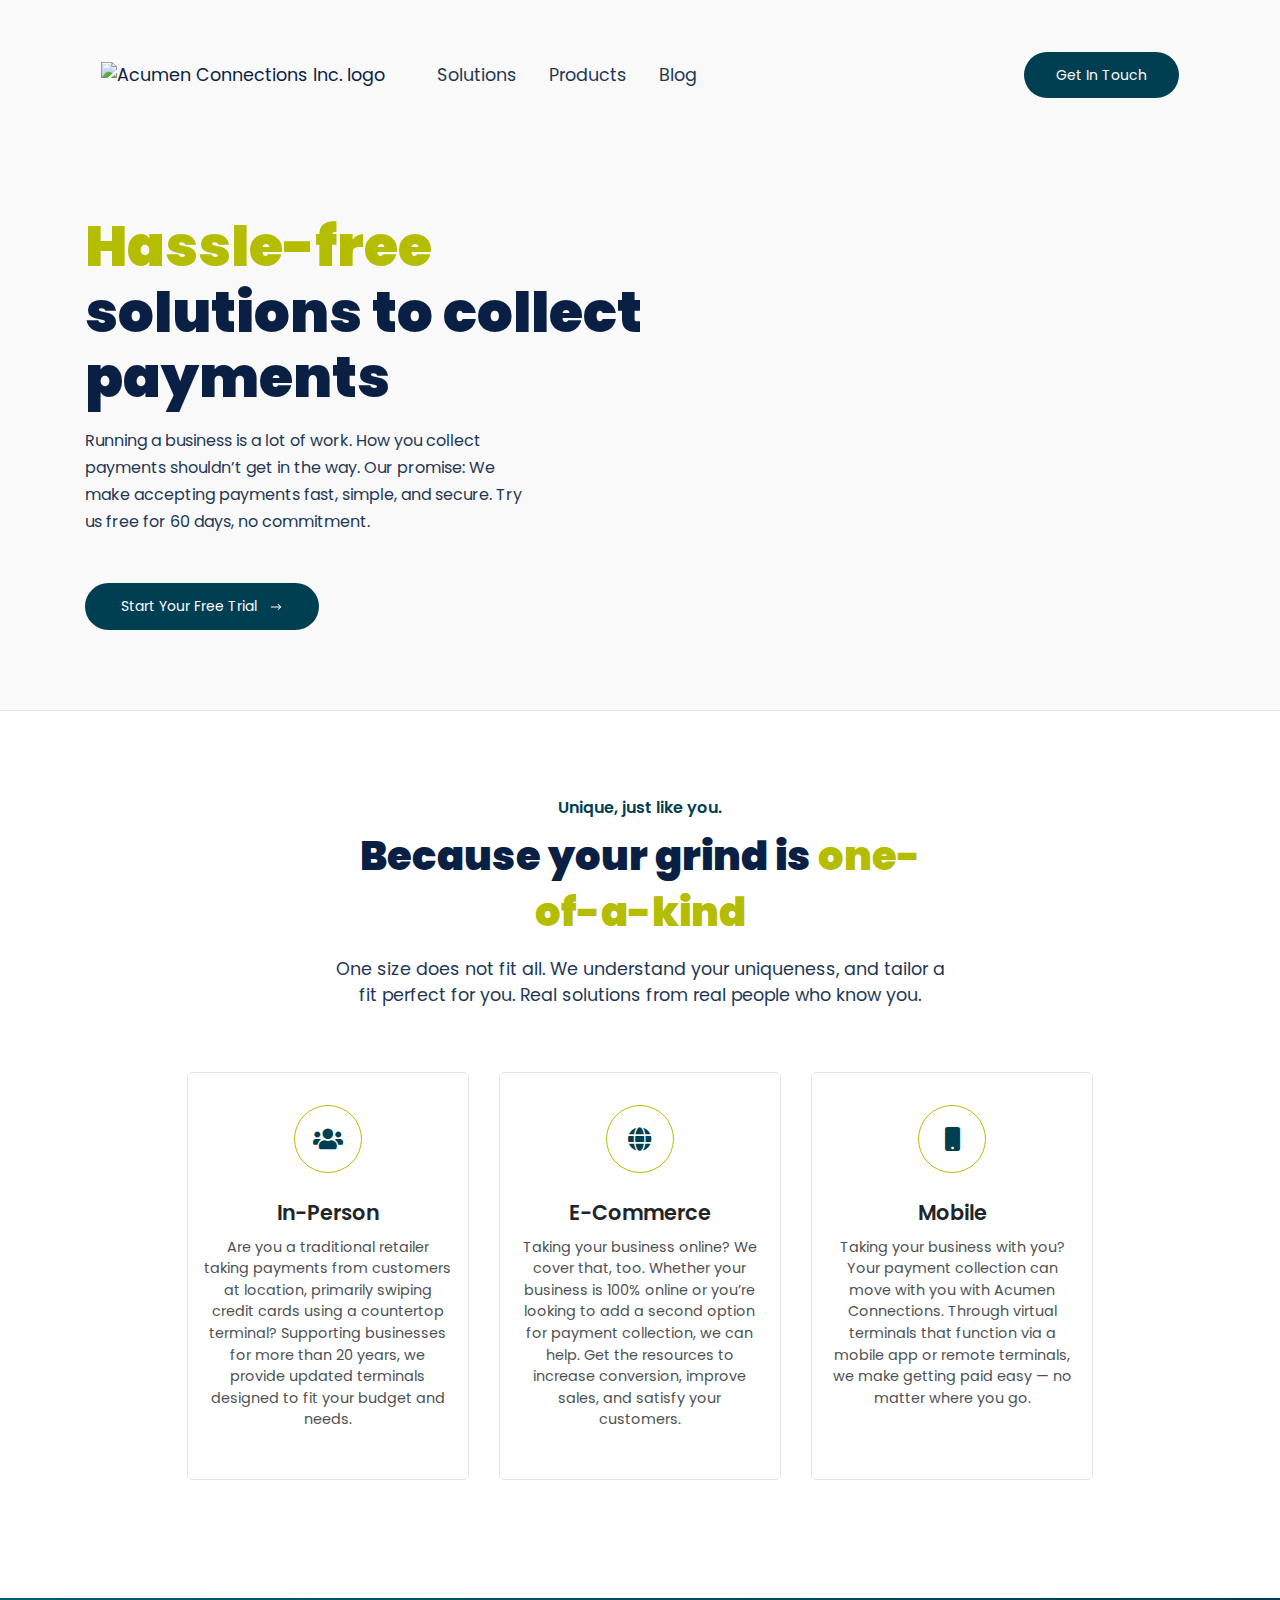
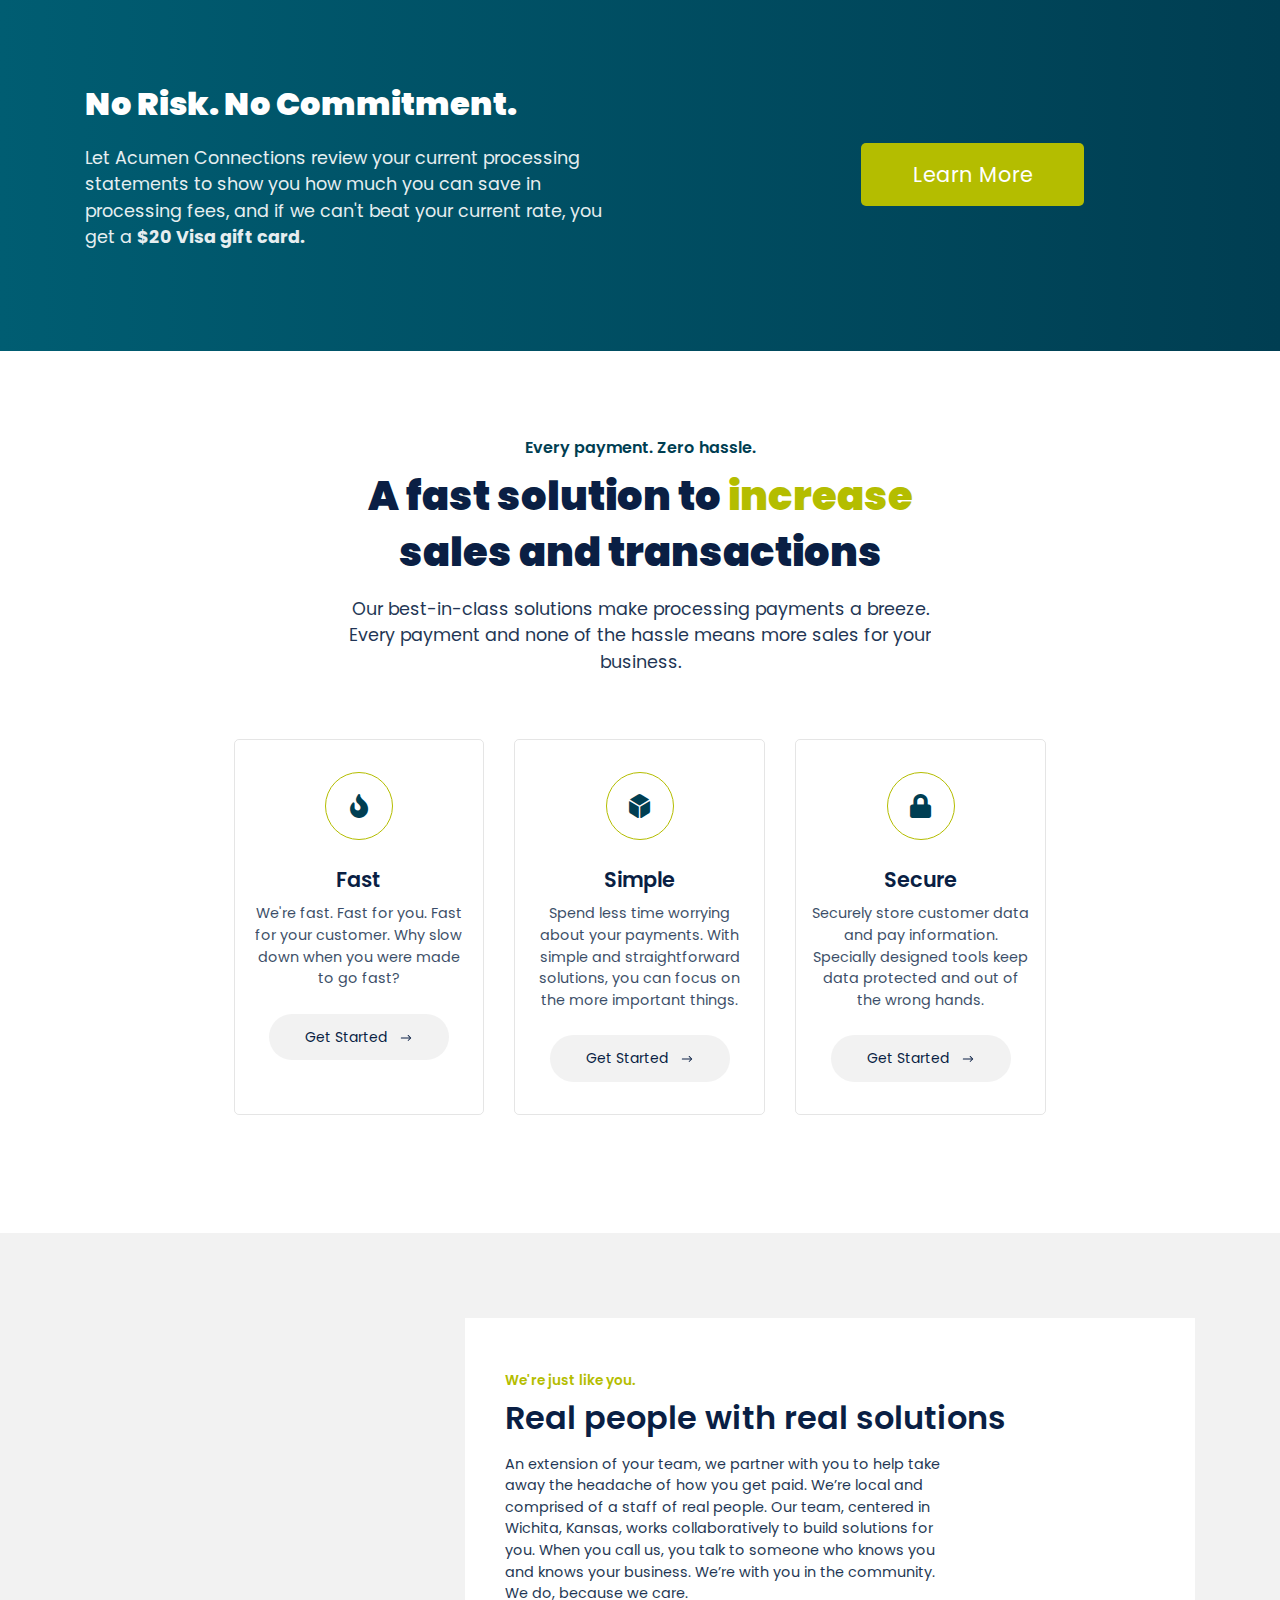
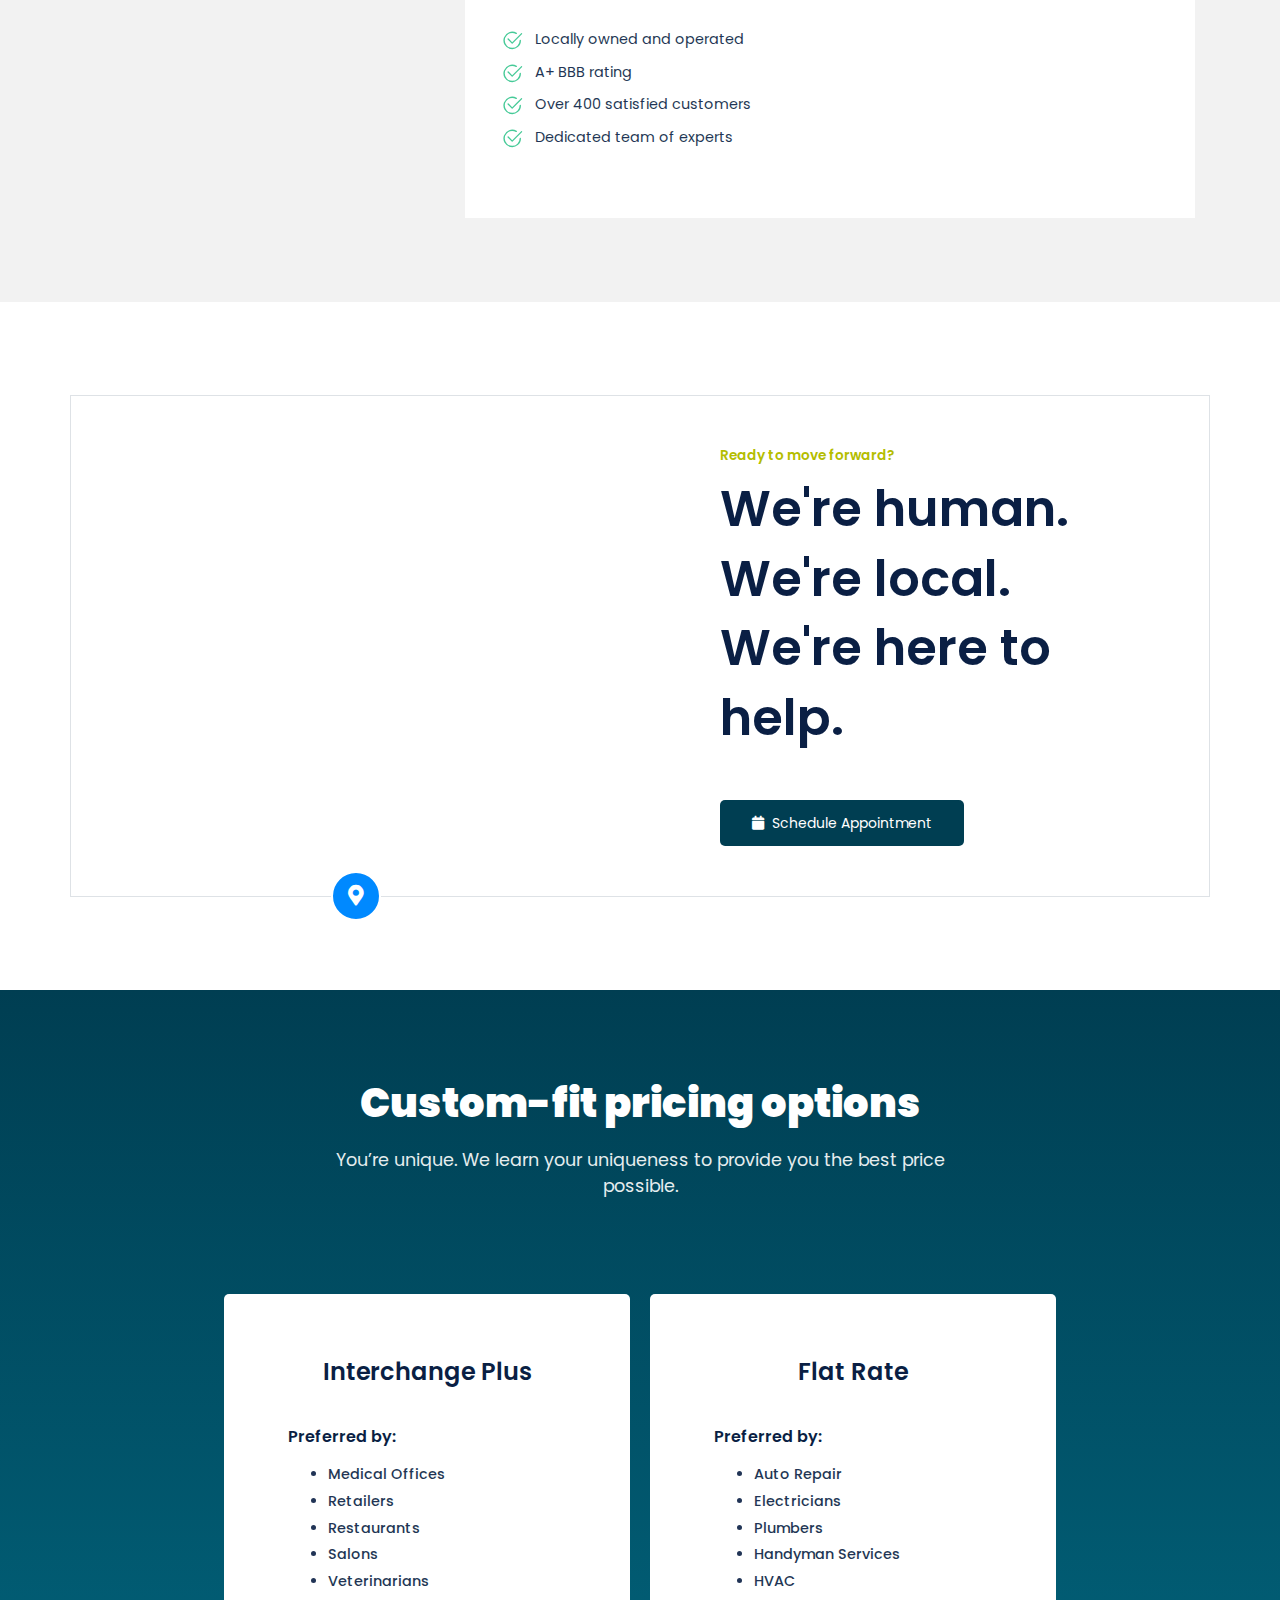
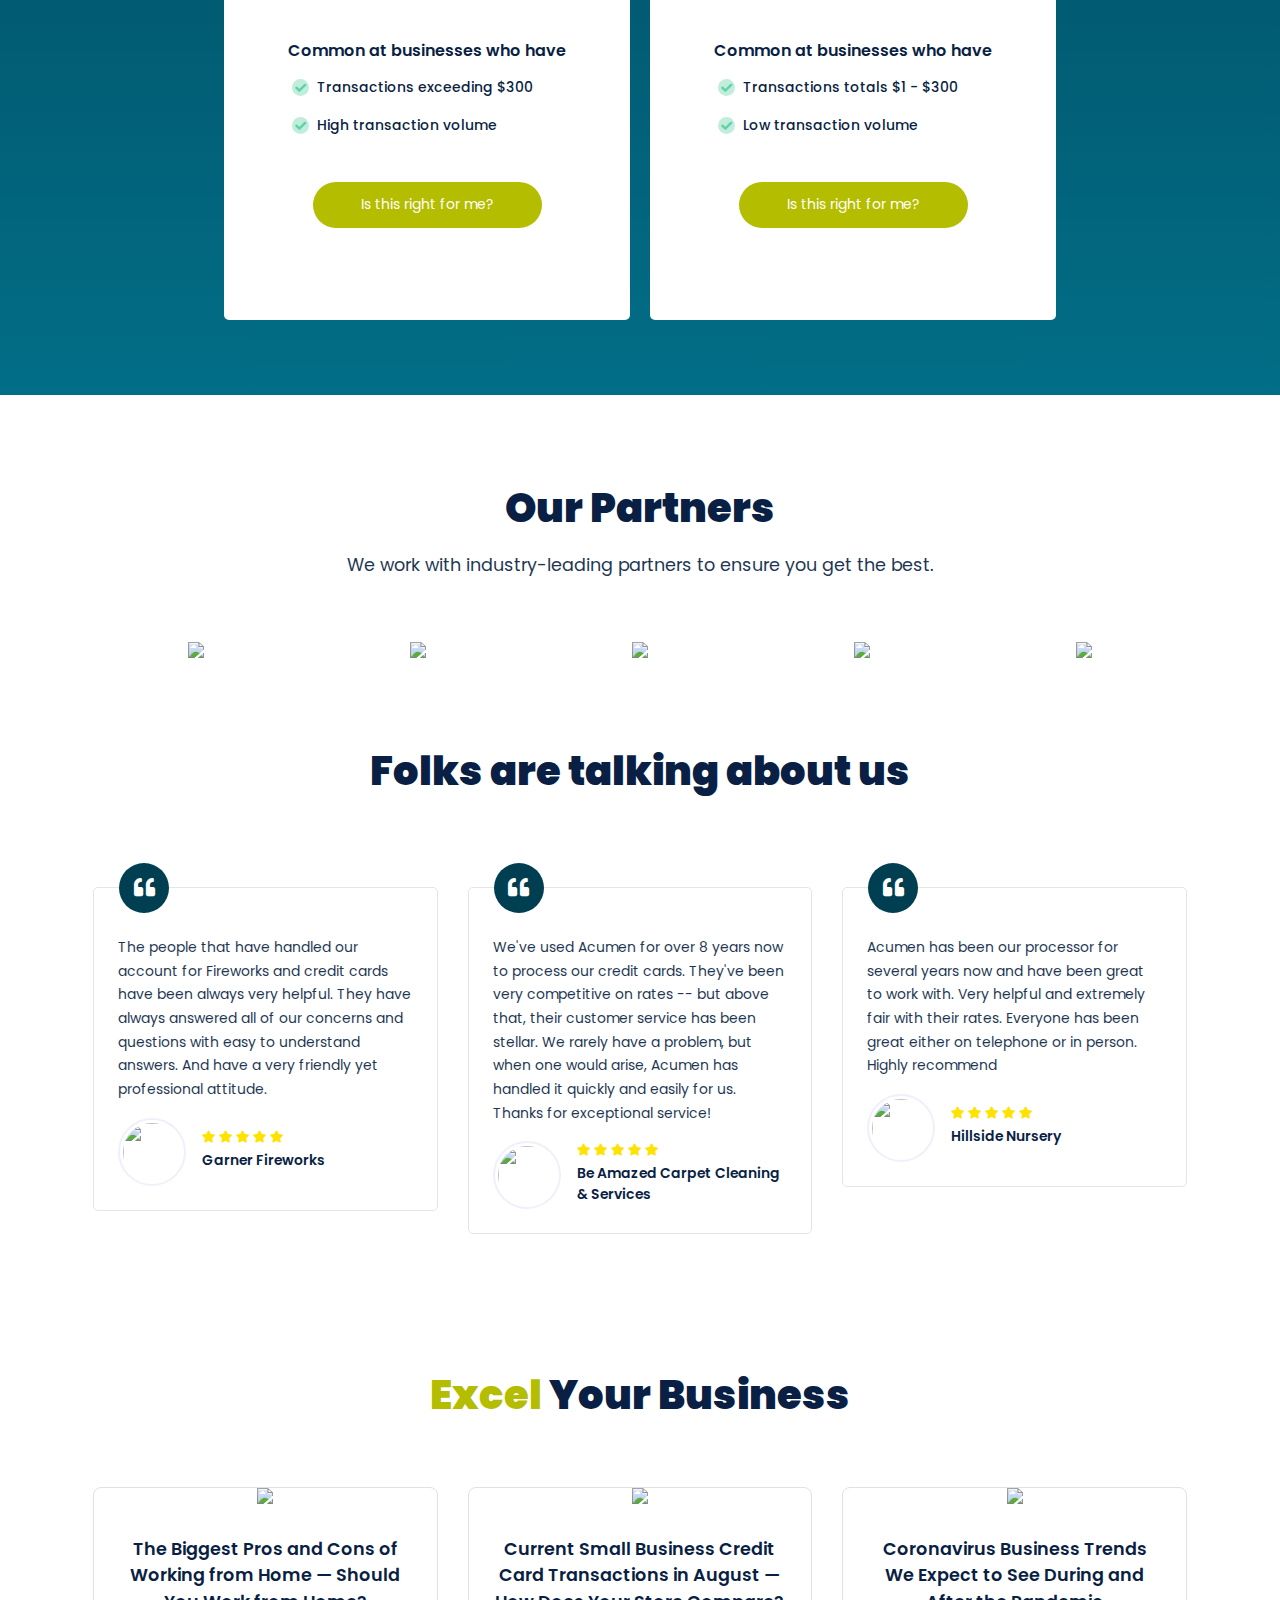
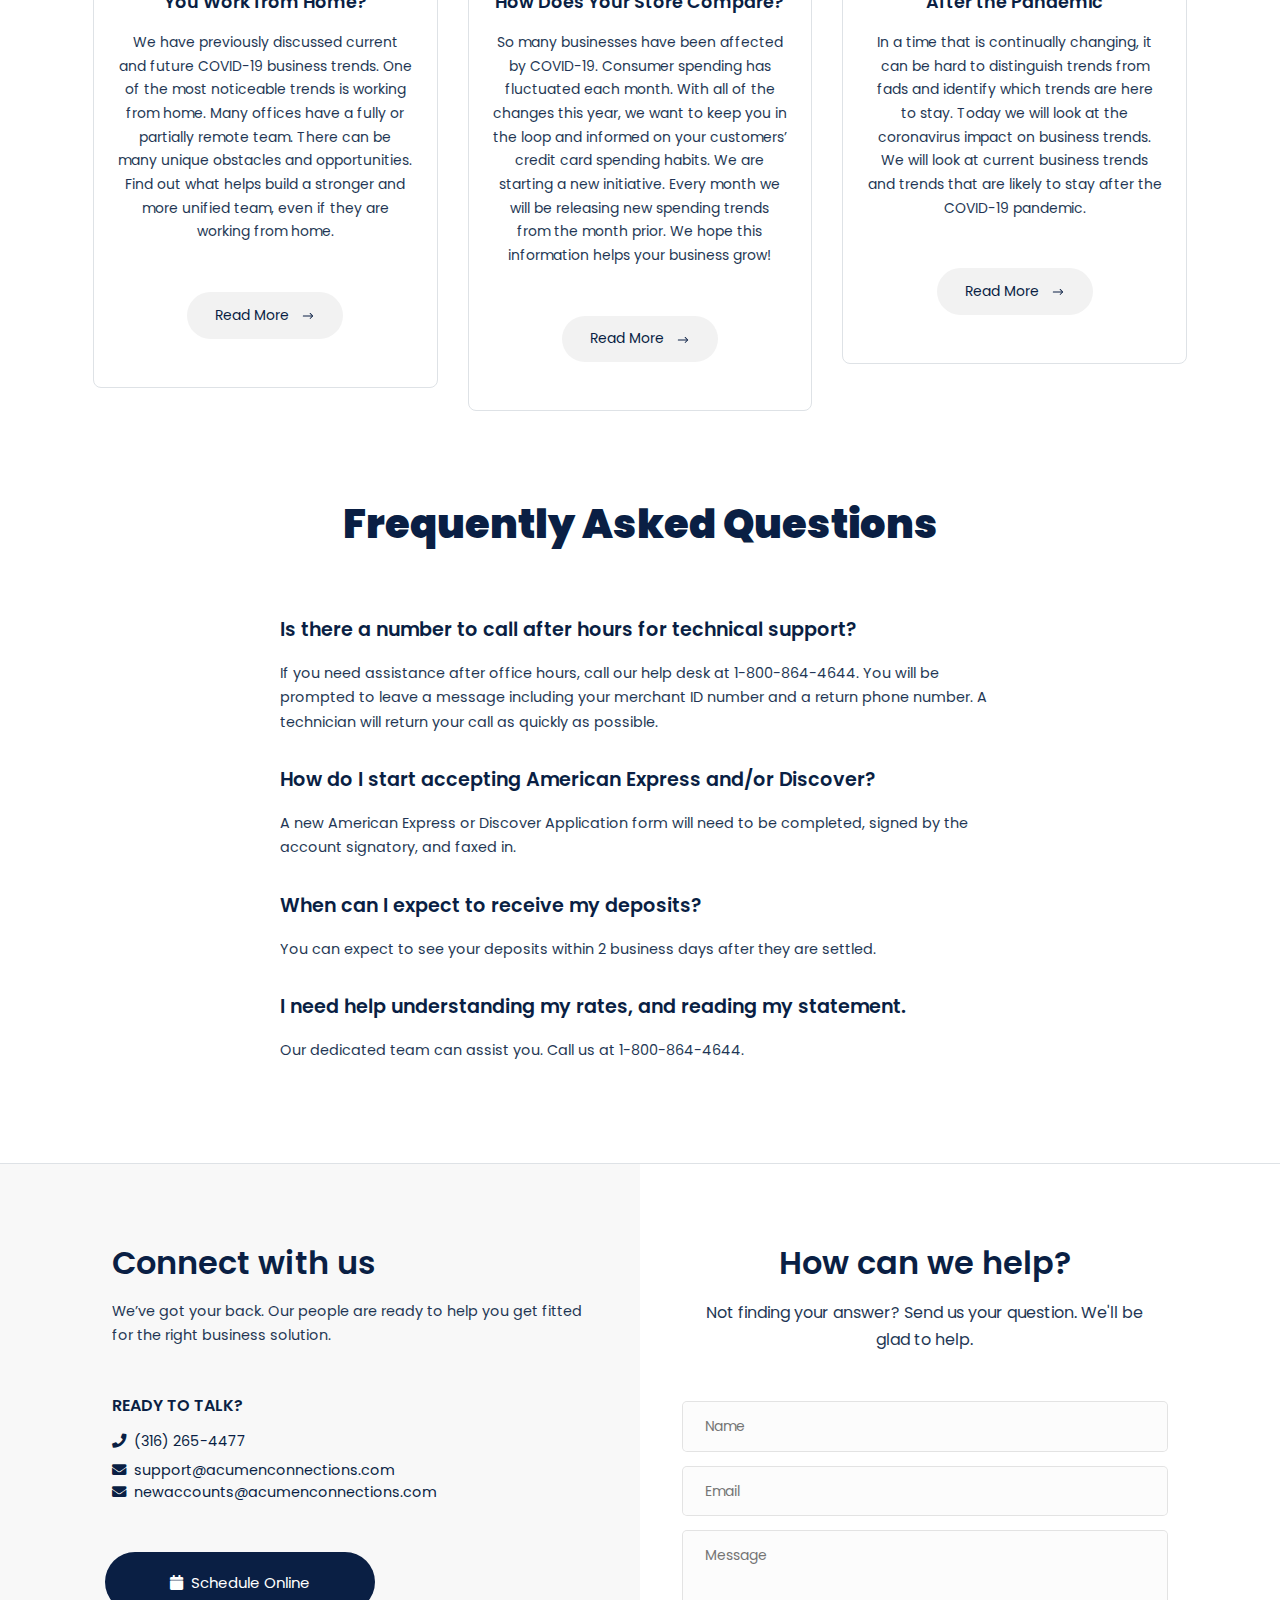
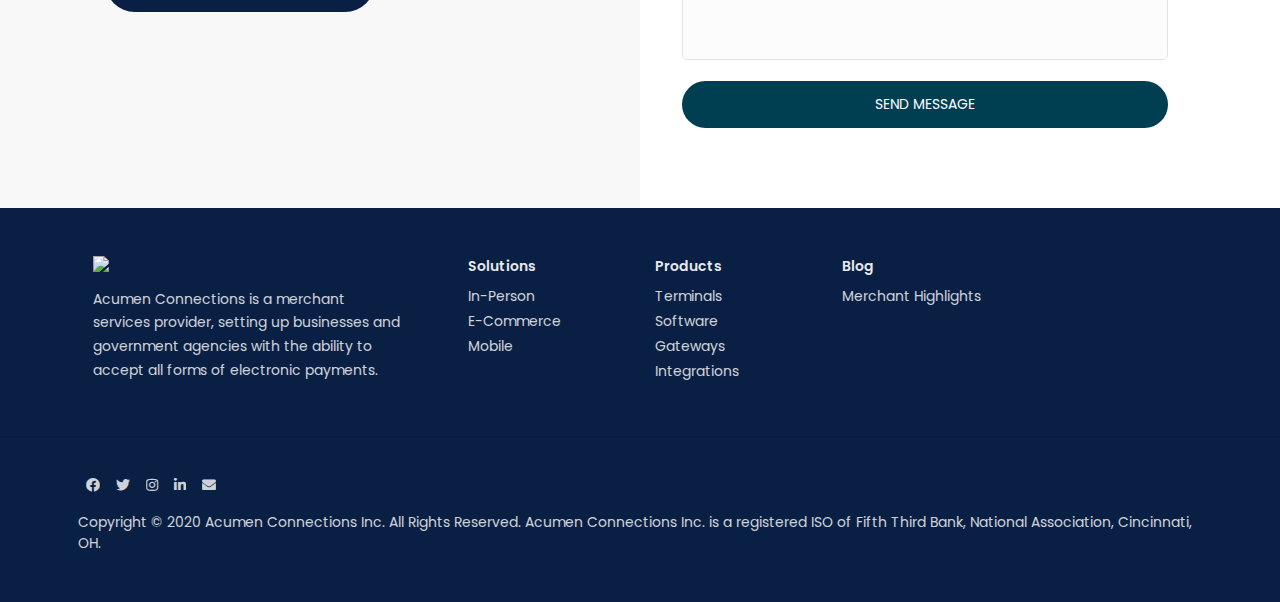
==== commit 8fca4ca8: "updated index" ====
--- a/index.html
+++ b/index.html
@@ -35,7 +35,7 @@
       <nav class="hero-nav container px-0 mx-auto">
         <ul class="nav w-100 list-unstyled align-items-center p-0">
           <li class="hero-nav__item">
-            <img class="hero-nav__logo" src="https://i.postimg.cc/KvxxCLx2/Acumen-logos-03.png" alt="Acumen Connections Inc. logo">
+            <img class="hero-nav__logo" src="https://i.postimg.cc/zvkkcdHb/acumen.png" alt="Acumen Connections Inc. logo">
           </li>
           <li id="hero-menu" class="flex-grow-1 hero__nav-list hero__nav-list--mobile-menu ft-menu">
             <ul
@@ -47,26 +47,26 @@
                   </li>
                 -->
               <li class="hero-nav__item dropdown">
-                <a href="/pages/solutions.html" class="hero-nav__link">Solutions</a>
+                <a href="file:///Users/shaylanguyen/OneDrive%20-%20NetPayAdvance/FrontEndor/Updated/Pages/solutions.html" class="hero-nav__link">Solutions</a>
                 <div class="dropdown-content">
-                  <a href="/pages/solutions.html#inperson">In-Person</a>
-                  <a href="/pages/solutions.html#ecommerce">E-Commerce</a>
-                  <a href="/pages/solutions.html#mobile">Mobile</a>
+                  <a href="file:///Users/shaylanguyen/OneDrive%20-%20NetPayAdvance/FrontEndor/Updated/Pages/solutions.html#inperson">In-Person</a>
+                  <a href="file:///Users/shaylanguyen/OneDrive%20-%20NetPayAdvance/FrontEndor/Updated/Pages/solutions.html#ecommerce">E-Commerce</a>
+                  <a href="file:///Users/shaylanguyen/OneDrive%20-%20NetPayAdvance/FrontEndor/Updated/Pages/solutions.html#mobile">Mobile</a>
                 </div>
               </li>
               <li class="hero-nav__item dropdown">
-                <a href="/pages/products.html" class="hero-nav__link">Products</a>
+                <a href="file:///Users/shaylanguyen/OneDrive%20-%20NetPayAdvance/FrontEndor/Updated/Pages/products.html" class="hero-nav__link">Products</a>
                 <div class="dropdown-content">
-                  <a href="/pages/products.html#terminals">Terminals</a>
-                  <a href="/pages/products.html#software">Software</a>
-                  <a href="/pages/products.html#gateways">Gateways</a>
-                  <a href="/pages/products.html#integrations">Integrations</a>
+                  <a href="file:///Users/shaylanguyen/OneDrive%20-%20NetPayAdvance/FrontEndor/Updated/Pages/products.html#terminals">Terminals</a>
+                  <a href="file:///Users/shaylanguyen/OneDrive%20-%20NetPayAdvance/FrontEndor/Updated/Pages/products.html#software">Software</a>
+                  <a href="file:///Users/shaylanguyen/OneDrive%20-%20NetPayAdvance/FrontEndor/Updated/Pages/products.html#gateways">Gateways</a>
+                  <a href="file:///Users/shaylanguyen/OneDrive%20-%20NetPayAdvance/FrontEndor/Updated/Pages/products.html#integrations">Integrations</a>
                 </div>
               </li>
               <li class="hero-nav__item dropdown">
-                <a href="/pages/merchant.html" class="hero-nav__link">Blog</a>
+                <a href="file:///Users/shaylanguyen/OneDrive%20-%20NetPayAdvance/FrontEndor/Updated/Pages/merchant.html" class="hero-nav__link">Blog</a>
                 <div class="dropdown-content">
-                  <a href="/pages/merchant.html">Merchant Highlights</a>
+                  <a href="file:///Users/shaylanguyen/OneDrive%20-%20NetPayAdvance/FrontEndor/Updated/Pages/merchant.html">Merchant Highlights</a>
                 </div>
               </li>
               <li class="flex-grow-1">
@@ -107,7 +107,7 @@
 Running a business is a lot of work. How you collect payments shouldn’t get in the way. Our promise: We make accepting payments fast, simple, and secure. Try us free for 60 days, no commitment.
         </p>
         <div class="hero__btns-container">
-          <a class="hero__btn btn btn-primary mb-2 mb-lg-0" href="https://forms.gle/nij4KRaGeCCi1Vp77">
+          <a class="hero__btn btn btn-primary mb-2 mb-lg-0" href="https://outlook.office365.com/owa/calendar/AcumenConnections@netpayadvance.com/bookings/">
             <span class="mx-1">
               Start Your Free Trial
             </span>
@@ -125,7 +125,7 @@
       <div class="hero__empty-column col-lg-7">
       </div>
       <div class="hero__image-column col-lg-5"
-        style="background-image: url(https://images.unsplash.com/photo-1557804506-669a67965ba0?ixlib=rb-1.2.1&auto=format&fit=crop&w=1567&q=80)">
+        style="background-image: url(https://i.postimg.cc/Dw7j2TJZ/i-Stock-523135849.jpg)">
       </div>
     </div>
   </header>
@@ -146,39 +146,37 @@
       <div class="col-lg-10 mx-auto">
         <div class="row">
           <div class="col-md-4 mb-2-1rem">
-            <a style="text-decoration: none; color: #212529" href="/pages/solutions.html#inperson"><div class="card-1 text-center">
+            <a style="text-decoration: none; color: #212529" href="file:///Users/shaylanguyen/OneDrive%20-%20NetPayAdvance/FrontEndor/Updated/Pages/solutions.html#inperson"><div class="card-1 text-center">
               <span class="card-1__symbol mx-auto mb-4">
                 <i class="fa fa-users" aria-hidden="true"></i>
               </span>
               <h3 class="card-1__title mb-2">In-Person</h3>
               <p class="card-1__paragraph">
-                Are you a traditional retailer taking payments from your customers at your location? Primarily swiping credit cards using a countertop terminal? We have been providing solutions for this business model for over 20 years. Now, with updated terminals that fit your budget and needs.
+                Are you a traditional retailer taking payments from customers at location, primarily swiping credit cards using a countertop terminal? Supporting businesses for more than 20 years, we provide updated terminals designed to fit your budget and needs.
               </p>
             </div>
           </div>
         </a>
-          <a style="text-decoration: none; color: #212529" href="/pages/solutions.html#ecommerce"><div class="col-md-4 mb-2-1rem">
+          <a style="text-decoration: none; color: #212529" href="file:///Users/shaylanguyen/OneDrive%20-%20NetPayAdvance/FrontEndor/Updated/Pages/solutions.html#ecommerce"><div class="col-md-4 mb-2-1rem">
             <div class="card-1 text-center">
               <span class="card-1__symbol mx-auto mb-4">
                 <i class="fa fa-globe" aria-hidden="true"></i>
               </span>
               <h3 class="card-1__title mb-2">E-Commerce</h3>
               <p class="card-1__paragraph">
-                Taking your business online? We can cover that, too. Whether your business is 100% online or you’re adding a secondary way to take payments, Acumen has software integrations & gateway options to fit the needs of your business, so you can make money 24/7.
-              </p>
+                Taking your business online? We cover that, too. Whether your business is 100% online or you’re looking to add a second option for payment collection, we can help. Get the resources to increase conversion, improve sales, and satisfy your customers.              </p>
             </div>
             </a>
           </div>
           <div class="col-md-4 mb-2-1rem">
-            <a style="text-decoration: none; color: #212529" href="/pages/solutions.html#mobile">
+            <a style="text-decoration: none; color: #212529" href="file:///Users/shaylanguyen/OneDrive%20-%20NetPayAdvance/FrontEndor/Updated/Pages/solutions.html#mobile">
             <div class="card-1 text-center">
               <span class="card-1__symbol mx-auto mb-4">
                 <i class="fa fa-mobile" aria-hidden="true"></i>
               </span>
               <h3 class="card-1__title mb-2">Mobile</h3>
               <p class="card-1__paragraph">
-                Your business is constantly on the go and that means that your ability to take payments needs to go with you. Acumen Connections provides multiple options for mobile payments. From virtual terminals via a mobile app to terminals that can function remotely.
-              </p>
+                Taking your business with you? Your payment collection can move with you with Acumen Connections. Through virtual terminals that function via a mobile app or remote terminals, we make getting paid easy — no matter where you go.              </p>
             </div>
           </div>
         </a>
@@ -193,18 +191,14 @@
       <div class="row justify-content-center">
         <div class="col-lg-7">
           <h4 class="block-29__title mb-0">
-            No Risk. No Commitmment.
+            No Risk. No Commitment.
           </h4>
             <p class="block__paragraphriskfree" style="font-weight: 0"> Let Acumen Connections review your current processing statements to show you how much you can save in processing fees, and if we can't beat your current rate, you get a <span style="font-weight: bold">$20 Visa gift card. </span></p>
         </div>
         <div
-          class="col-md-8 mx-auto col-lg-5 mt-4 mt-lg-0 d-flex flex-row-reverse align-items-center justify-content-center">
+          class="col-md-8 mx-auto col-lg-5 mt-4 mt-lg-0 d-flex flex-row-reverse align-items-center text-center">
           <div class="w-100">
-            <form onsubmit="submitForm(event)" class="cta-input w-100 mb-2">
-              <input type="email" class="cta-input__input flex-grow-1" placeholder="Email">
-              <button class="cta-input__btn btn-secondary">Get Started</button>
-            </form>
-            <p class="cta-p">We protect your data. Read our Privacy Policy.</p>
+              <a href="file:///Users/shaylanguyen/OneDrive%20-%20NetPayAdvance/FrontEndor/Updated/Pages/trial.html"><button class="cta-input__btnlearn">Learn More</button></a>
           </div>
         </div>
       </div>
@@ -235,7 +229,7 @@
                 We're fast. Fast for you. Fast for your customer. Why slow down when you were made to go fast?
               </p>
               <div class="mt-4">
-                <a href="https://forms.gle/nij4KRaGeCCi1Vp77" class="btn btn-secondary">
+                <a href="https://outlook.office365.com/owa/calendar/AcumenConnections@netpayadvance.com/bookings/" class="btn btn-secondary">
                   <span class="mx-1">
                     Get Started
                   </span>
@@ -259,7 +253,7 @@
                 Spend less time worrying about your payments. With simple and straightforward solutions, you can focus on the more important things.
               </p>
               <div class="mt-4">
-                <a href="https://forms.gle/nij4KRaGeCCi1Vp77" class="btn btn-secondary">
+                <a href="https://outlook.office365.com/owa/calendar/AcumenConnections@netpayadvance.com/bookings/" class="btn btn-secondary">
                   <span class="mx-1">
                     Get Started
                   </span>
@@ -283,7 +277,7 @@
                 Securely store customer data and pay information. Specially designed tools keep data protected and out of the wrong hands.
               </p>
               <div class="mt-4">
-                <a href="https://forms.gle/nij4KRaGeCCi1Vp77" class="btn btn-secondary">
+                <a href="https://outlook.office365.com/owa/calendar/AcumenConnections@netpayadvance.com/bookings/" class="btn btn-secondary">
                   <span class="mx-1">
                     Get Started
                   </span>
@@ -374,7 +368,7 @@
                       </svg>
                     </span>
                     <div class="px-2"></div>
-                    <span class="block-10__li-text">Dedicated team of expert</span>
+                    <span class="block-10__li-text">Dedicated team of experts</span>
                   </li>
                 </ul>
               </div>
@@ -399,7 +393,7 @@
         </div>
         <div style="padding-left: 80px; padding-right: 70px;" class="cta-card col-lg-6">
           <p class="cta-card__pre-title mb-2">Ready to move forward?</p>
-          <h1 class="cta-card__title mb-3">We're human, local, and here to help.</h1>
+          <h1 class="cta-card__title mb-3">We're human. We're local. We're here to help.</h1>
           <div class="mt-5"><a href="https://outlook.office365.com/owa/calendar/AcumenConnections@netpayadvance.com/bookings/" class="btn btn-primary"><i class="fa fa-calendar" aria-hidden="true"></i>&nbsp; Schedule Appointment</a></div>
         </div>
       </div>
@@ -411,14 +405,14 @@
   <div class="block-14 container-fluid space-between-blocks">
   <div class="container text-center">
     <div class="block-14__header col-lg-8 col-xl-7 mx-auto text-center px-0">
-      <h1 class="block__title mb-3">Custom-fit pricing option</h1>
+      <h1 class="block__title mb-3">Custom-fit pricing options</h1>
       <p class="block__paragraph">You’re unique. We learn your uniqueness to provide you the best price possible.</p>
     </div>
     <div class="row justify-content-center">
       <div class="col-lg-4pricing mb-4 mb-lg-0 px-0">
         <div class="plan-card text-center">
           <h6 class="plan-card__name mb-0">Interchange Plus</h6>
-          <h3 style="text-align: left; font-weight: 600; font-size: 16px; padding-top: 40px; padding-bottom: 10px;">Best for:<h3>
+          <h3 style="text-align: left; font-weight: 600; font-size: 16px; padding-top: 40px; padding-bottom: 10px;"> Preferred by:<h3>
           <ul>
             <li class="block-10__paragraphli" style="text-align: left; padding-bottom: 5px;">Medical Offices</li>
             <li class="block-10__paragraphli" style="text-align: left; padding-bottom: 5px;">Retailers</li>
@@ -428,16 +422,16 @@
           </ul>
                     <h3 style="text-align: left; font-weight: 600; font-size: 16px; padding-top: 20px; padding-bottom: 10px;">Common at businesses who have<h3>
           <ul class="plan-features list-unstyled mb-0">
-            <li class="plan-features__li"><span><i class="plan-features__icon fas fa-check mx-1"></i></span><span class="mx-1">Transactions exceeding $500</span></li>
+            <li class="plan-features__li"><span><i class="plan-features__icon fas fa-check mx-1"></i></span><span class="mx-1">Transactions exceeding $300</span></li>
             <li class="plan-features__li"><span><i class="plan-features__icon fas fa-check mx-1"></i></span><span class="mx-1">High transaction volume</span></li>
           </ul>
-          <div class="mt-5 flex-grow-1 d-flex flex-column-reverse"><a href="https://forms.gle/nij4KRaGeCCi1Vp77" class="btn btn-primary px-5 mx-auto">Is this right for me?</a></div>
+          <div class="mt-5 flex-grow-1 d-flex flex-column-reverse"><a href="https://forms.gle/nij4KRaGeCCi1Vp77" class="btn btn-primaryrates px-5 mx-auto">Is this right for me?</a></div>
         </div>
       </div>
       <div class="col-lg-4pricing mb-4 mb-lg-0 px-0">
         <div class="plan-card plan-card--recommended text-center">
           <h6 class="plan-card__name mb-0">Flat Rate</h6>
-          <h3 style="text-align: left; font-weight: 600; font-size: 16px; padding-top: 40px; padding-bottom: 10px;">Best for:<h3>
+          <h3 style="text-align: left; font-weight: 600; font-size: 16px; padding-top: 40px; padding-bottom: 10px;">Preferred by:<h3>
           <ul>
             <li class="block-10__paragraphli" style="text-align: left; padding-bottom: 5px;">Auto Repair</li>
             <li class="block-10__paragraphli" style="text-align: left; padding-bottom: 5px;">Electricians</li>
@@ -447,11 +441,11 @@
           </ul>
           <h3 style="text-align: left; font-weight: 600; font-size: 16px; padding-top: 20px; padding-bottom: 10px;">Common at businesses who have<h3>
           <ul class="plan-features list-unstyled mb-0">
-            <li class="plan-features__li"><span><i class="plan-features__icon fas fa-check mx-1"></i></span><span class="mx-1">Transactions totals $1 - $500
+            <li class="plan-features__li"><span><i class="plan-features__icon fas fa-check mx-1"></i></span><span class="mx-1">Transactions totals $1 - $300
 </span></li>
             <li class="plan-features__li"><span><i class="plan-features__icon fas fa-check mx-1"></i></span><span class="mx-1">Low transaction volume</span></li>
           </ul>
-          <div class="mt-5 flex-grow-1 d-flex flex-column-reverse"><a href="https://forms.gle/nij4KRaGeCCi1Vp77" class="btn btn-primary px-5 mx-auto">Is this right for me?</a></div>
+          <div class="mt-5 flex-grow-1 d-flex flex-column-reverse"><a href="https://forms.gle/nij4KRaGeCCi1Vp77" class="btn btn-primaryrates px-5 mx-auto">Is this right for me?</a></div>
         </div>
       </div>
     </div>
@@ -664,17 +658,17 @@
               Is there a number to call after hours for technical support?
             </h4>
             <p class="content-block__paragraph">
-Our helpdesk is available 24/7. If you need assistance after office hours, call our help desk at 1-800-864-4644. You will be prompted to leave a message including your merchant ID number and a return phone number. A technician will return your call as quickly as possible.
+  If you need assistance after office hours, call our help desk at 1-800-864-4644. You will be prompted to leave a message including your merchant ID number and a return phone number. A technician will return your call as quickly as possible.
             </p>
           </div>
         </div>
         <div class="col-lg-8">
           <div class="content-block">
             <h4 class="content-block__title">
-              How do I start accepting Amex and/or Discover?
+              How do I start accepting American Express and/or Discover?
             </h4>
             <p class="content-block__paragraph">
-A New Amex or Discover Application form will need to be completed, signed by the account signatory and faxed in.
+A new American Express or Discover Application form will need to be completed, signed by the account signatory, and faxed in.
             </p>
           </div>
         </div>
@@ -694,8 +688,7 @@
               I need help understanding my rates, and reading my statement.
             </h4>
             <p class="content-block__paragraph">
-              If you need an explanation of your rates and statement, please contact our help desk at 1-800-864-4644 and we will be happy to assist you.
-            </p>
+             Our dedicated team can assist you. Call us at 1-800-864-4644.            </p>
           </div>
         </div>
       </div>
@@ -754,43 +747,43 @@
     <div class="container">
       <div class="row px-2">
         <div class="col-sm-6 col-lg-4 mb-4 mb-lg-0">
-          <img class="block-41__logo mb-3" src="./media/logo-white.svg">
+          <img class="block-41__logo mb-3" src="https://i.postimg.cc/9FXLbZ8k/white-ac-logo-01.png">
           <p class="block-41__brand-story mb-0">
-            Acumen Connections a merchant services provider, setting up businesses and government agencies with the ability to accept all forms of electronic payments.
+            Acumen Connections is a merchant services provider, setting up businesses and government agencies with the ability to accept all forms of electronic payments.
           </p>
         </div>
         <div class="col-6 col-md-3 col-lg-2 mb-sm-4 mb-lg-0">
           <ul class="block-41__links-list list-unstyled p-0">
             <li class="block-41__li-heading">
-              <a href="/pages/solutions.html" style="text-decoration: none; color: white;">Solutions</a>
+              <a href="file:///Users/shaylanguyen/OneDrive%20-%20NetPayAdvance/FrontEndor/Updated/Pages/solutions.html" style="text-decoration: none; color: white;">Solutions</a>
             </li>
             <li class="block-41__li">
-              <a href="/pages/solutions.html#inperson" class="block-41__li-link">In-Person</a>
+              <a href="file:///Users/shaylanguyen/OneDrive%20-%20NetPayAdvance/FrontEndor/Updated/Pages/solutions.html#inperson" class="block-41__li-link">In-Person</a>
             </li>
             <li class="block-41__li">
-              <a href="/pages/solutions.html#ecommerce" class="block-41__li-link">E-Commerce</a>
+              <a href="file:///Users/shaylanguyen/OneDrive%20-%20NetPayAdvance/FrontEndor/Updated/Pages/solutions.html#ecommerce" class="block-41__li-link">E-Commerce</a>
             </li>
             <li class="block-41__li">
-              <a href="/pages/solutions.html#mobile" class="block-41__li-link">Mobile</a>
+              <a href="file:///Users/shaylanguyen/OneDrive%20-%20NetPayAdvance/FrontEndor/Updated/Pages/solutions.html#mobile" class="block-41__li-link">Mobile</a>
             </li>
           </ul>
         </div>
         <div class="col-6 col-md-3 col-lg-2 mb-sm-4 mb-lg-0">
           <ul class="block-41__links-list list-unstyled p-0">
             <li class="block-41__li-heading">
-              <a href="/pages/products.html" style="text-decoration: none; color: white;">Products</a>
+              <a href="file:///Users/shaylanguyen/OneDrive%20-%20NetPayAdvance/FrontEndor/Updated/Pages/products.html" style="text-decoration: none; color: white;">Products</a>
             </li>
             <li class="block-41__li">
-              <a href="/pages/products.html#terminals" class="block-41__li-link">Terminals</a>
+              <a href="file:///Users/shaylanguyen/OneDrive%20-%20NetPayAdvance/FrontEndor/Updated/Pages/products.html#terminals" class="block-41__li-link">Terminals</a>
             </li>
             <li class="block-41__li">
-              <a href="/pages/products.html#software" class="block-41__li-link">Software</a>
+              <a href="file:///Users/shaylanguyen/OneDrive%20-%20NetPayAdvance/FrontEndor/Updated/Pages/products.html#software" class="block-41__li-link">Software</a>
             </li>
             <li class="block-41__li">
-              <a href="/pages/products.html#gateways" class="block-41__li-link">Gateways</a>
+              <a href="file:///Users/shaylanguyen/OneDrive%20-%20NetPayAdvance/FrontEndor/Updated/Pages/products.html#gateways" class="block-41__li-link">Gateways</a>
             </li>
             <li class="block-41__li">
-              <a href="/pages/products.html#integrations" class="block-41__li-link">Integrations</a>
+              <a href="file:///Users/shaylanguyen/OneDrive%20-%20NetPayAdvance/FrontEndor/Updated/Pages/products.html#integrations" class="block-41__li-link">Integrations</a>
             </li>
           </ul>
         </div>
@@ -800,7 +793,7 @@
               Blog
             </li>
             <li class="block-41__li">
-              <a href="/pages/merchant.html" class="block-41__li-link">Merchant Highlights</a>
+              <a href="file:///Users/shaylanguyen/OneDrive%20-%20NetPayAdvance/FrontEndor/Updated/Pages/merchant.html" class="block-41__li-link">Merchant Highlights</a>
             </li>
           </ul>
         </div>
--- a/app.css
+++ b/app.css
@@ -75,8 +75,7 @@
 .btn-primary,
 .btn-primary:hover,
 .btn-primary:focus {
-  background: var(--primary);
-  color: var(--primary-invert);
+  background: #003E52;
 }
 
 .btn-primaryschedule {
@@ -85,8 +84,21 @@
   height: 60px;
   line-height: 35px;
   margin-left: 20px;
-  background: var(--primary);
-  color: var(--primary-invert);
+  background: #0a1f44;
+  color: #FFFFFF;
+}
+
+.btn-primaryrates {
+  background: #B4BD00;
+  color: white;
+}
+
+.btn-primaryrates:hover {
+  color: white;
+}
+
+.btn-primaryschedule:hover {
+  color: white;
 }
 
 .btn-secondary,
@@ -137,7 +149,7 @@
 }
 
 .hero-nav__logo {
-  height: 55px;
+  height: 45px;
   padding-right: 20px;
 }
 
@@ -148,7 +160,7 @@
 
 .hero-nav__link:hover,
 .hero-nav__link:focus {
-  color: var(--primary);
+  color: #B4BD00;
   text-decoration: none;
   opacity: 1;
 }
@@ -275,7 +287,7 @@
 }
 
 .highlight {
-  color: var(--primary);
+  color: #B4BD00;
 }
 
 /* ----------------------------- */
@@ -506,8 +518,8 @@
 .card-1:hover,
 .card-1:focus {
   color: white;
-  background: var(--primary);
-  border-color: var(--primary);
+  background: #003E52;
+  border-color: #003E52;
 }
 
 .card-1__symbol {
@@ -517,10 +529,10 @@
   font-size: 1.5rem;
   height: 3.25rem;
   width: 3.25rem;
-  border: 1px solid var(--primary);
+  border: 1px solid #B4BD00;
   border-radius: var(--elements-roundness);
   background: white;
-  color: var(--primary);
+  color: #003E52
 }
 
 @media(min-width: 992px) {
@@ -760,7 +772,7 @@
 .block-10__pre-title {
   font-size: .85rem;
   font-weight: 600;
-  color: var(--primary);
+  color: #B4BD00;
 }
 
 .block-10__title {
@@ -864,7 +876,7 @@
   justify-content: center;
   width: 50px;
   height: 50px;
-  background: var(--primary);
+  background: #003E52;
   color: var(--primary-invert);
   font-size: 1.3rem;
   border-radius: 10rem;
@@ -904,7 +916,7 @@
 /* 7. Call To Action =================================== */
 .block-29 {
   --elements-roundness: 5px;
-  background: var(--primary);
+  background: linear-gradient(to right, #005D72, #003E52);
   color: var(--primary-invert);
   padding-top: 5.3rem;
   padding-bottom: 5.3rem;
@@ -965,13 +977,17 @@
   box-shadow: none;
 }
 
-.cta-input__btn {
-  width: 100%;
-  font-size: .87rem;
-  padding: .8rem 2.5rem;
-  color: var(--primary-invert);
-  background: var(--primary);
+.cta-input__btnlearn {
+  width: 50%;
+  font-size: 1.3rem;
+  padding: 1rem;
+  color: white;
+  background: #B4BD00;
   border-radius: var(--elements-roundness);
+}
+
+.cta-input__btnlearn:hover {
+  color: white;
 }
 
 @media(min-width: 768px) {
@@ -1366,7 +1382,7 @@
 }
 
 .block__pre-title {
-  color: var(--primary);
+  color: #003E52;
   font-size: 1rem;
   font-weight: 600
 }
@@ -1407,8 +1423,6 @@
   max-width: 33%;
   max-height: 150px;
   padding: 0 1rem;
-  opacity: .8;
-  transition: .2s all
 }
 
 @media(min-width:768px) {
@@ -1462,18 +1476,18 @@
 }
 
 .dropdown-content a:hover {
-  color: #0089ff;
+  color: #B4BD00;
 }
 
 /* Pricing Table  */
 
 .block-14 {
-  background-image: linear-gradient(to bottom, var(--primary) 30%, transparent 0)
+  background-image: (linear-gradient(to bottom, #003E52 30%, transparent 0))
 }
 
 @media(min-width:992px) {
   .block-14 {
-    background-image: linear-gradient(to bottom, var(--primary) 50%, transparent 0)
+    background-image: linear-gradient(#003E52, #026E87);
   }
 }
 
@@ -1530,7 +1544,6 @@
 
 .plan-card {
   padding: 4rem;
-  border: 2px solid var(--primary);
   background: #fff;
   border-radius: 5px;
   display: flex;
@@ -1628,7 +1641,6 @@
 
 .col-lg-4pricing {
   flex: 0 0 50%%!important;
-  max-width: 50%!important;
 }
 
 .block-18 {
@@ -1707,7 +1719,7 @@
 .cta-card__pre-title {
   font-size: .85rem;
   font-weight: 600;
-  color: var(--primary)
+  color: #B4BD00;
 }
 
 .cta-card__title {
@@ -1722,5 +1734,15 @@
   }
 }
 
-
-<style>.mapouter{position:relative;text-align:right;height:500px;width:600px;}.gmap_canvas {overflow:hidden;background:none!important;height:500px;width:600px;}</style>
+.mapouter {
+  position:relative;
+  text-align:right;
+  height:auto;
+  width:100%;
+}
+.gmap_canvas {
+  overflow:hidden;
+  background:none!important;
+  height:500px;
+  width:100%;
+}
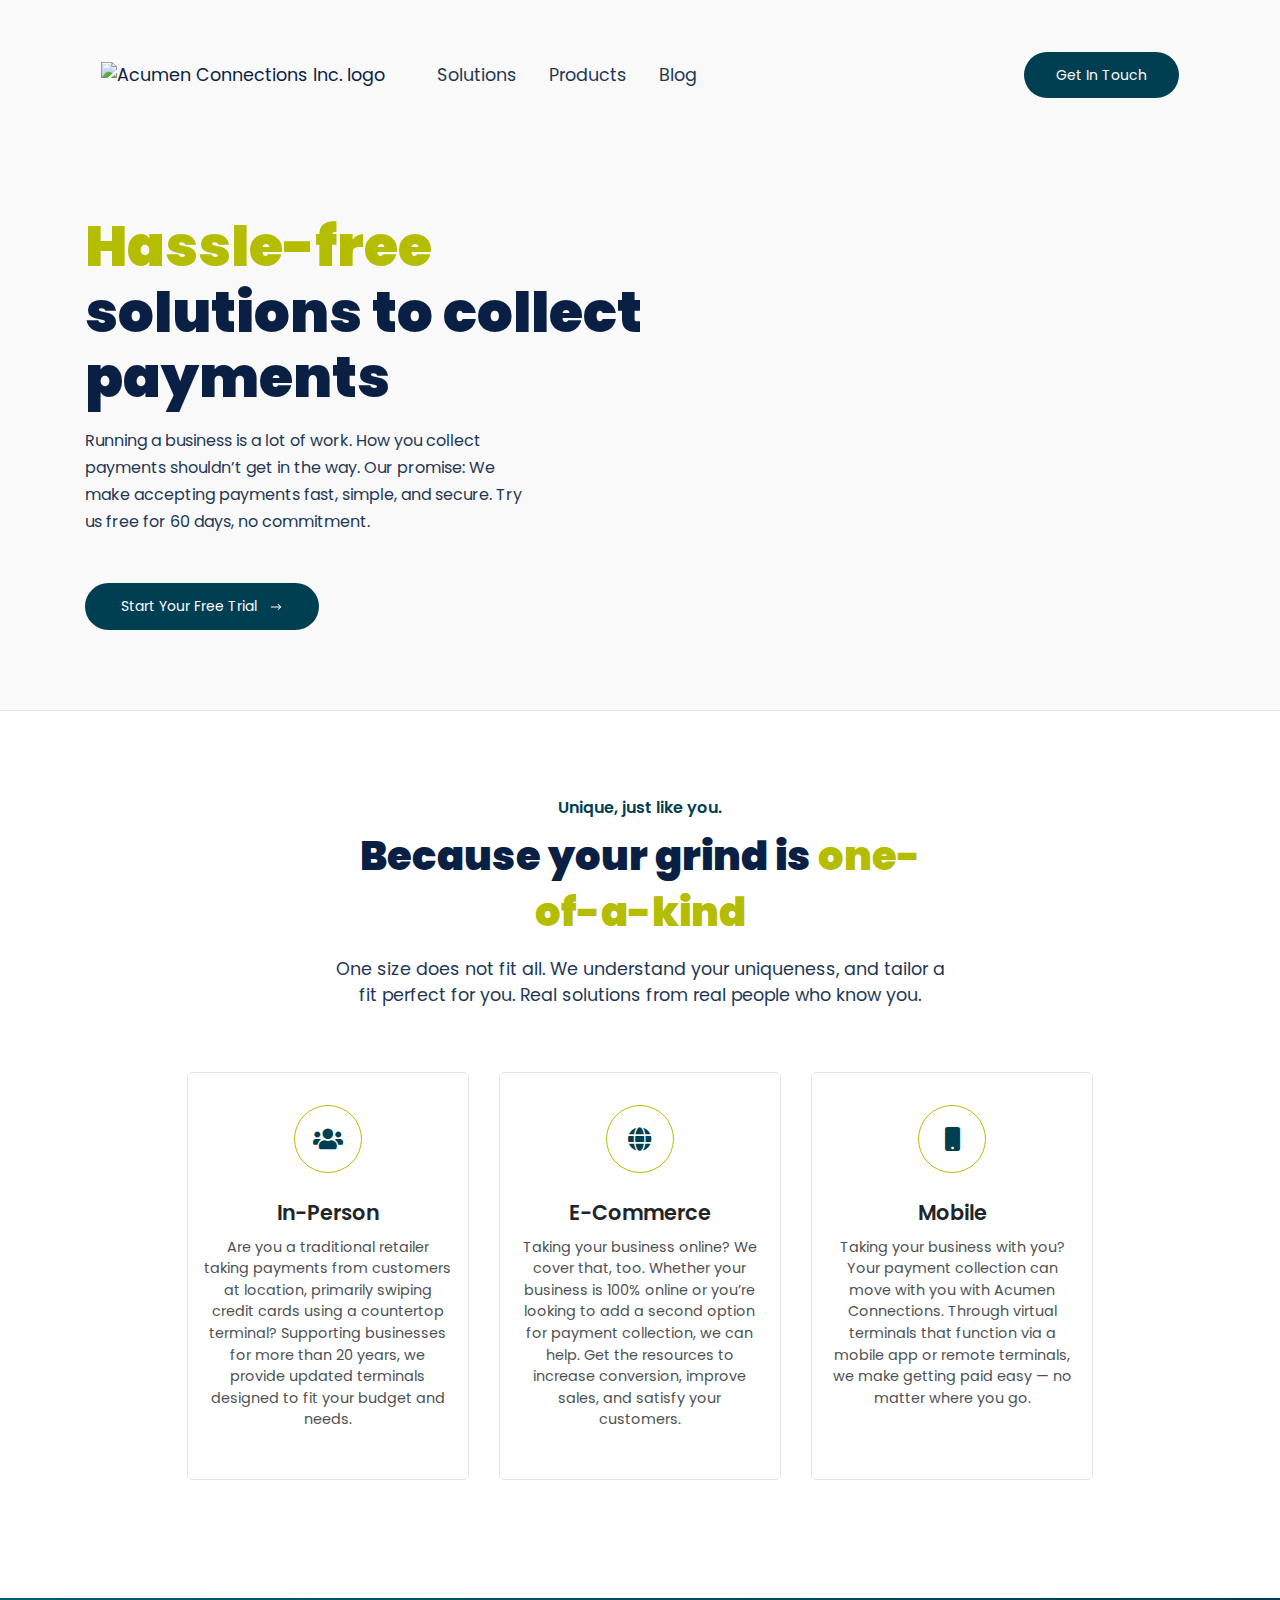
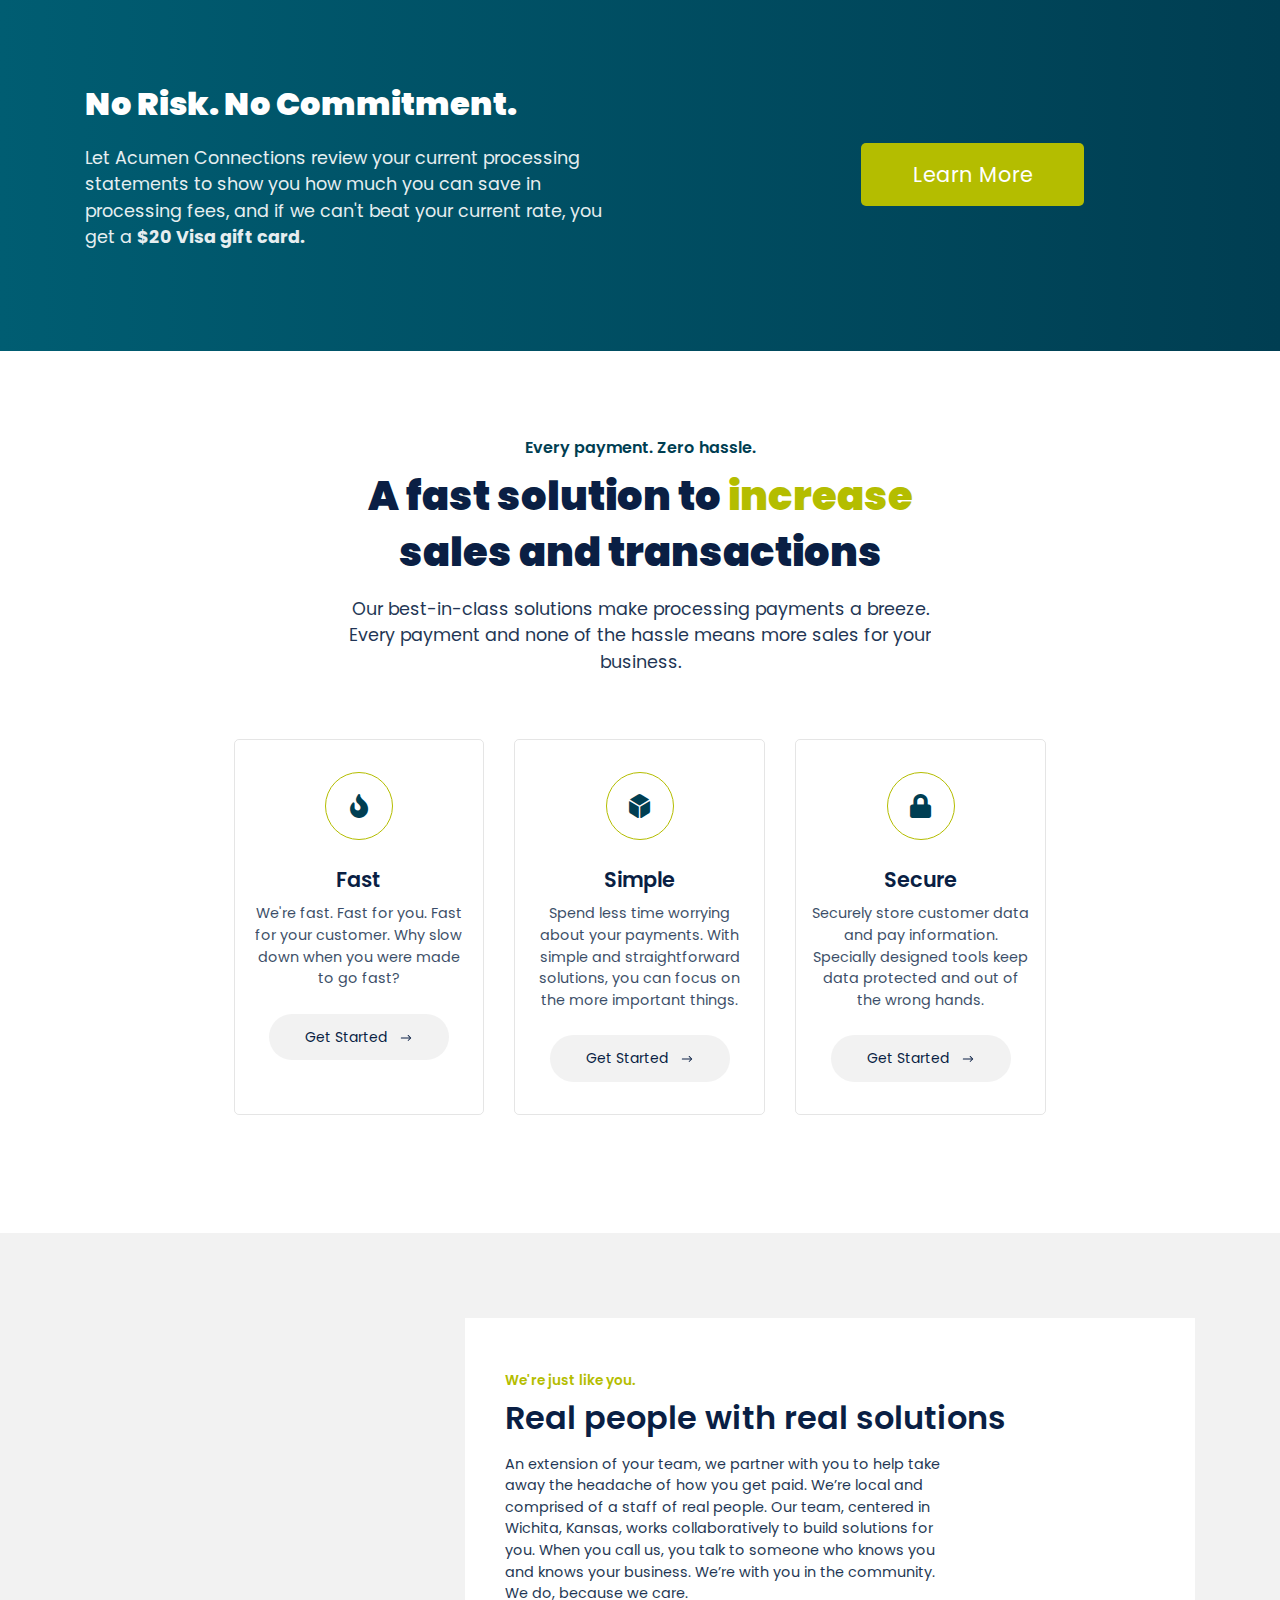
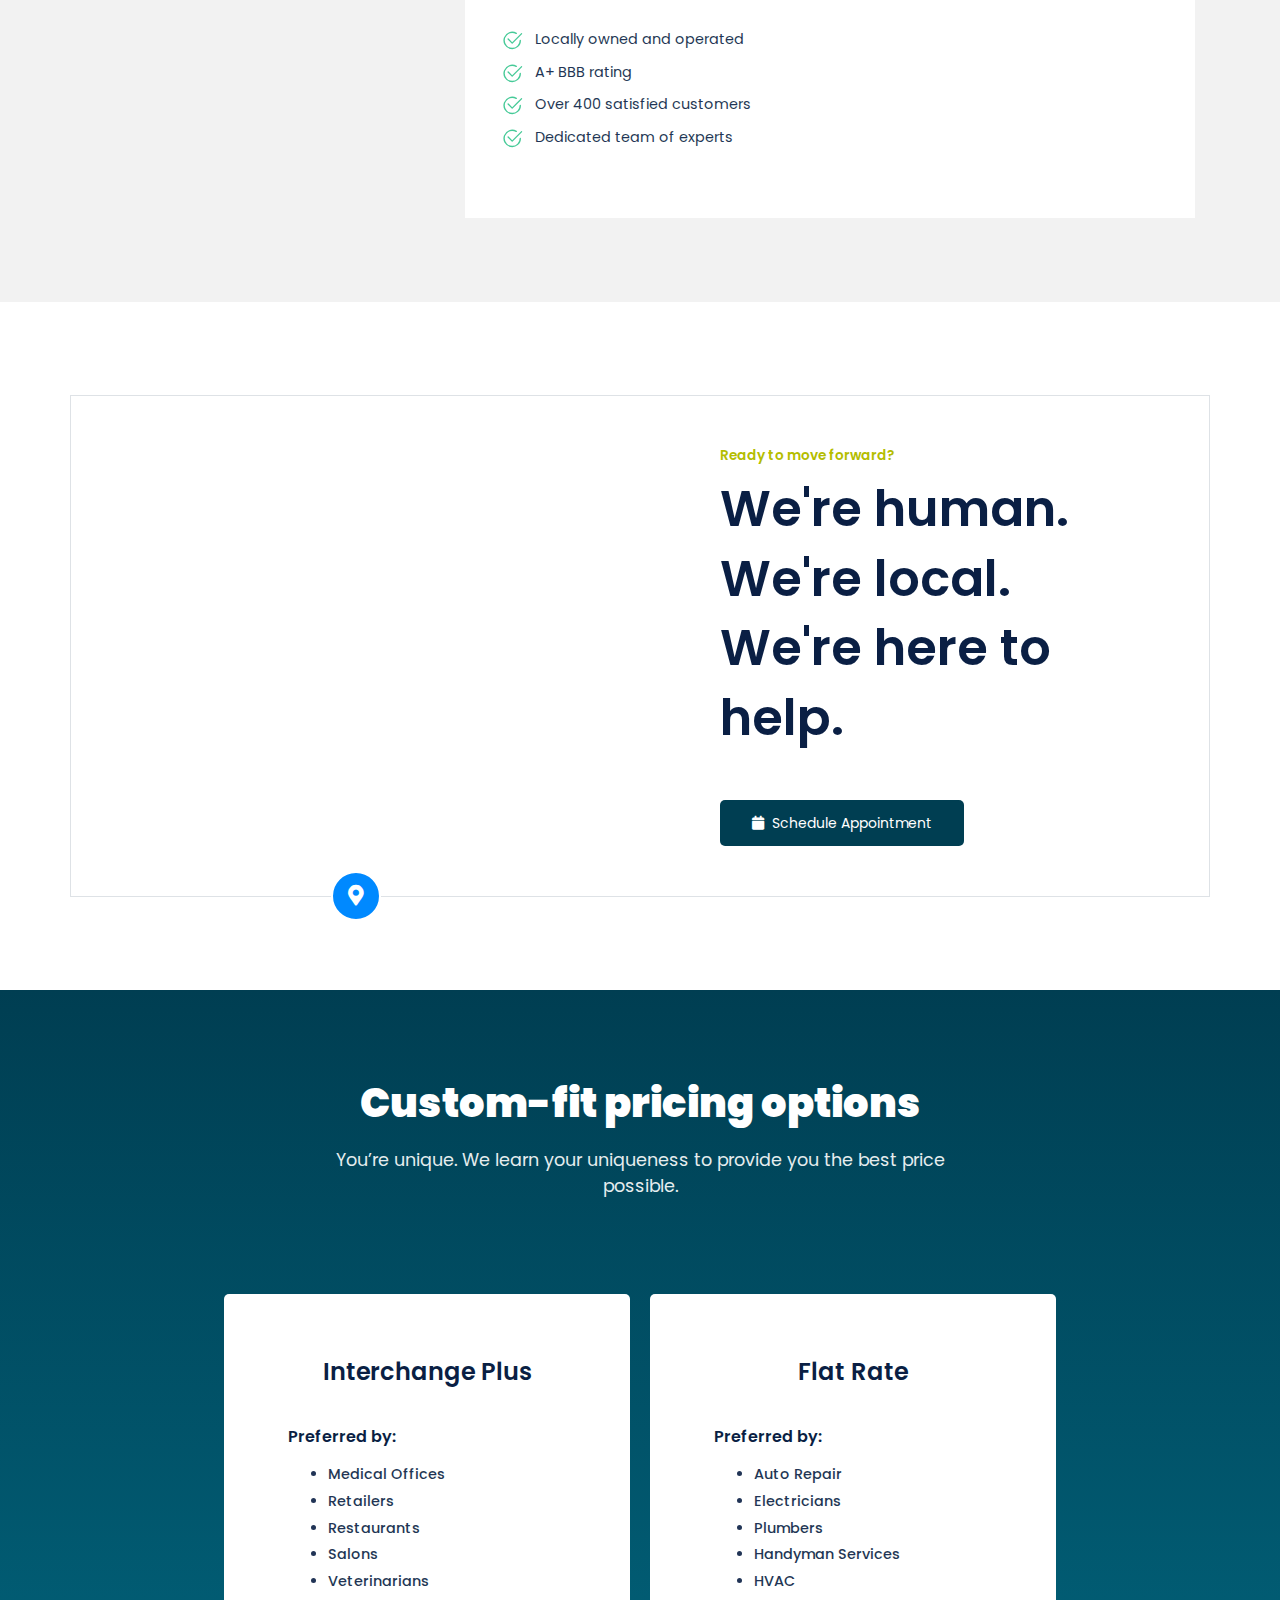
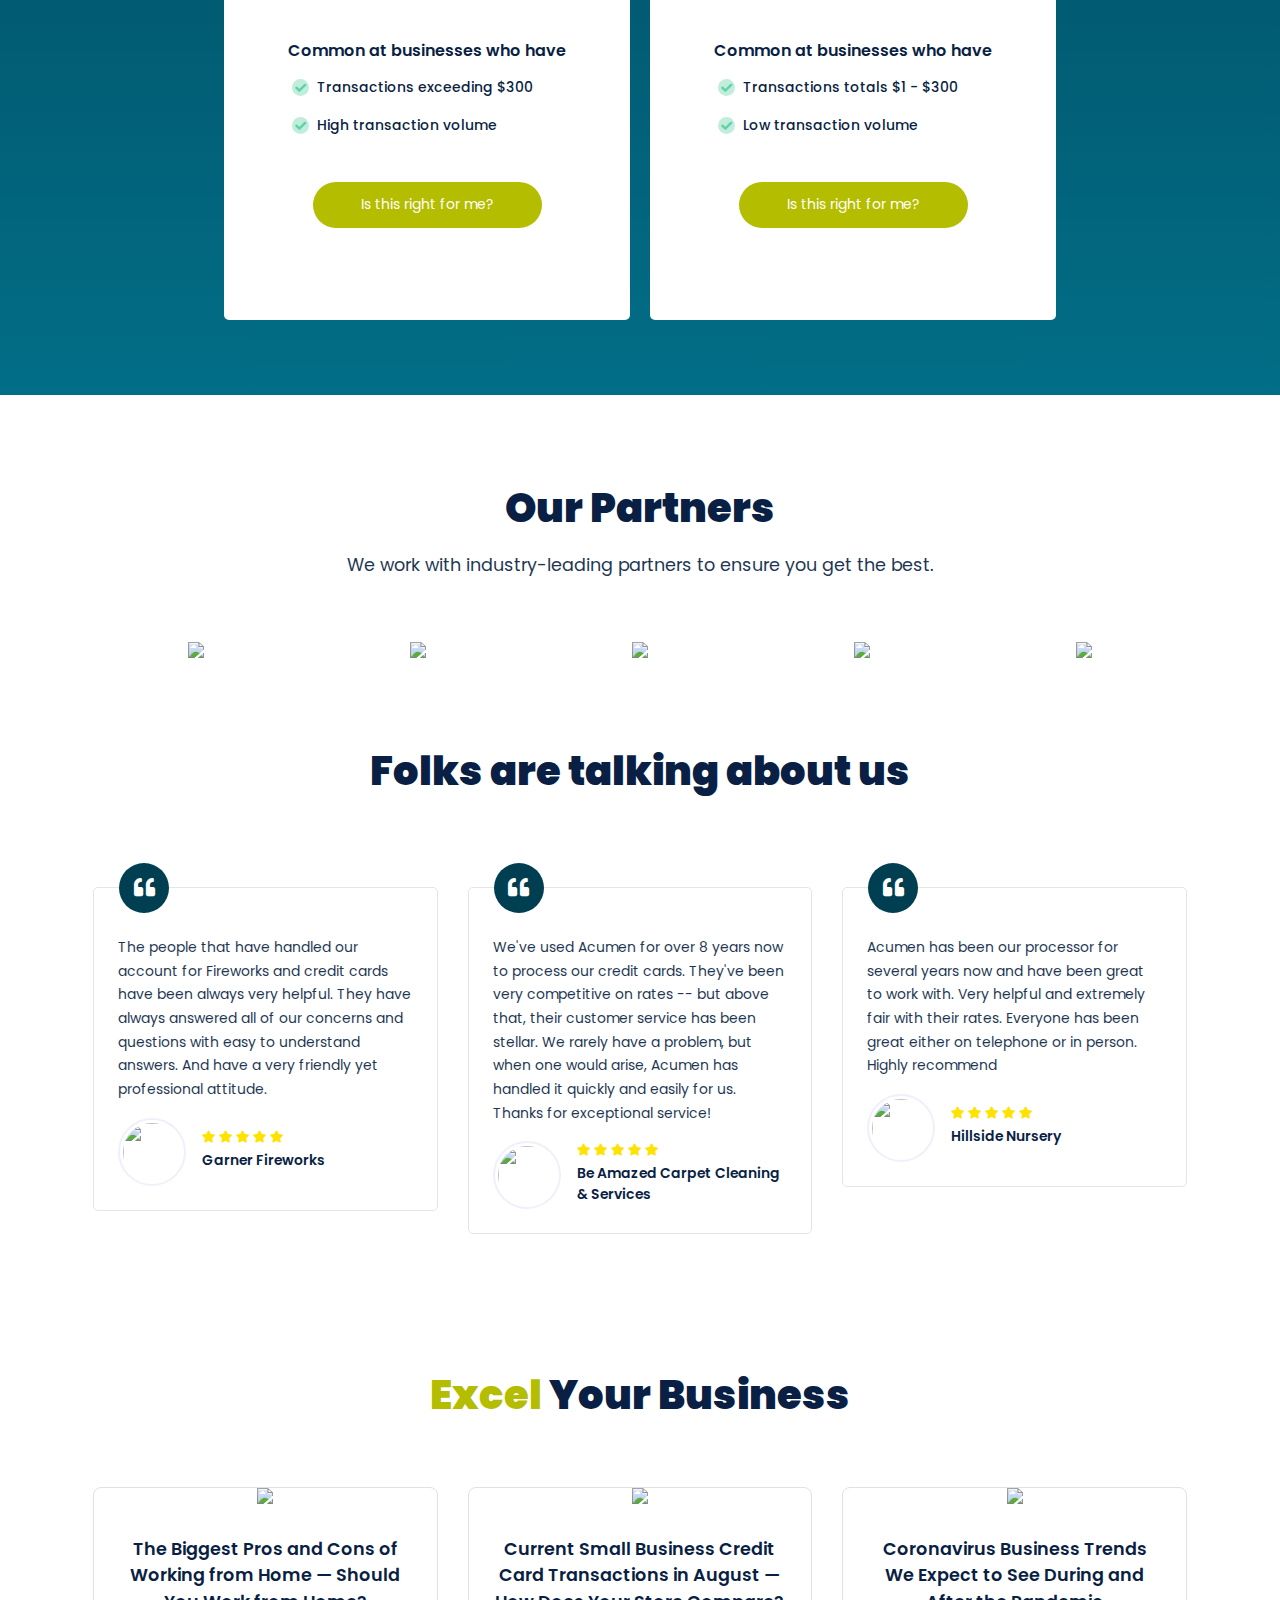
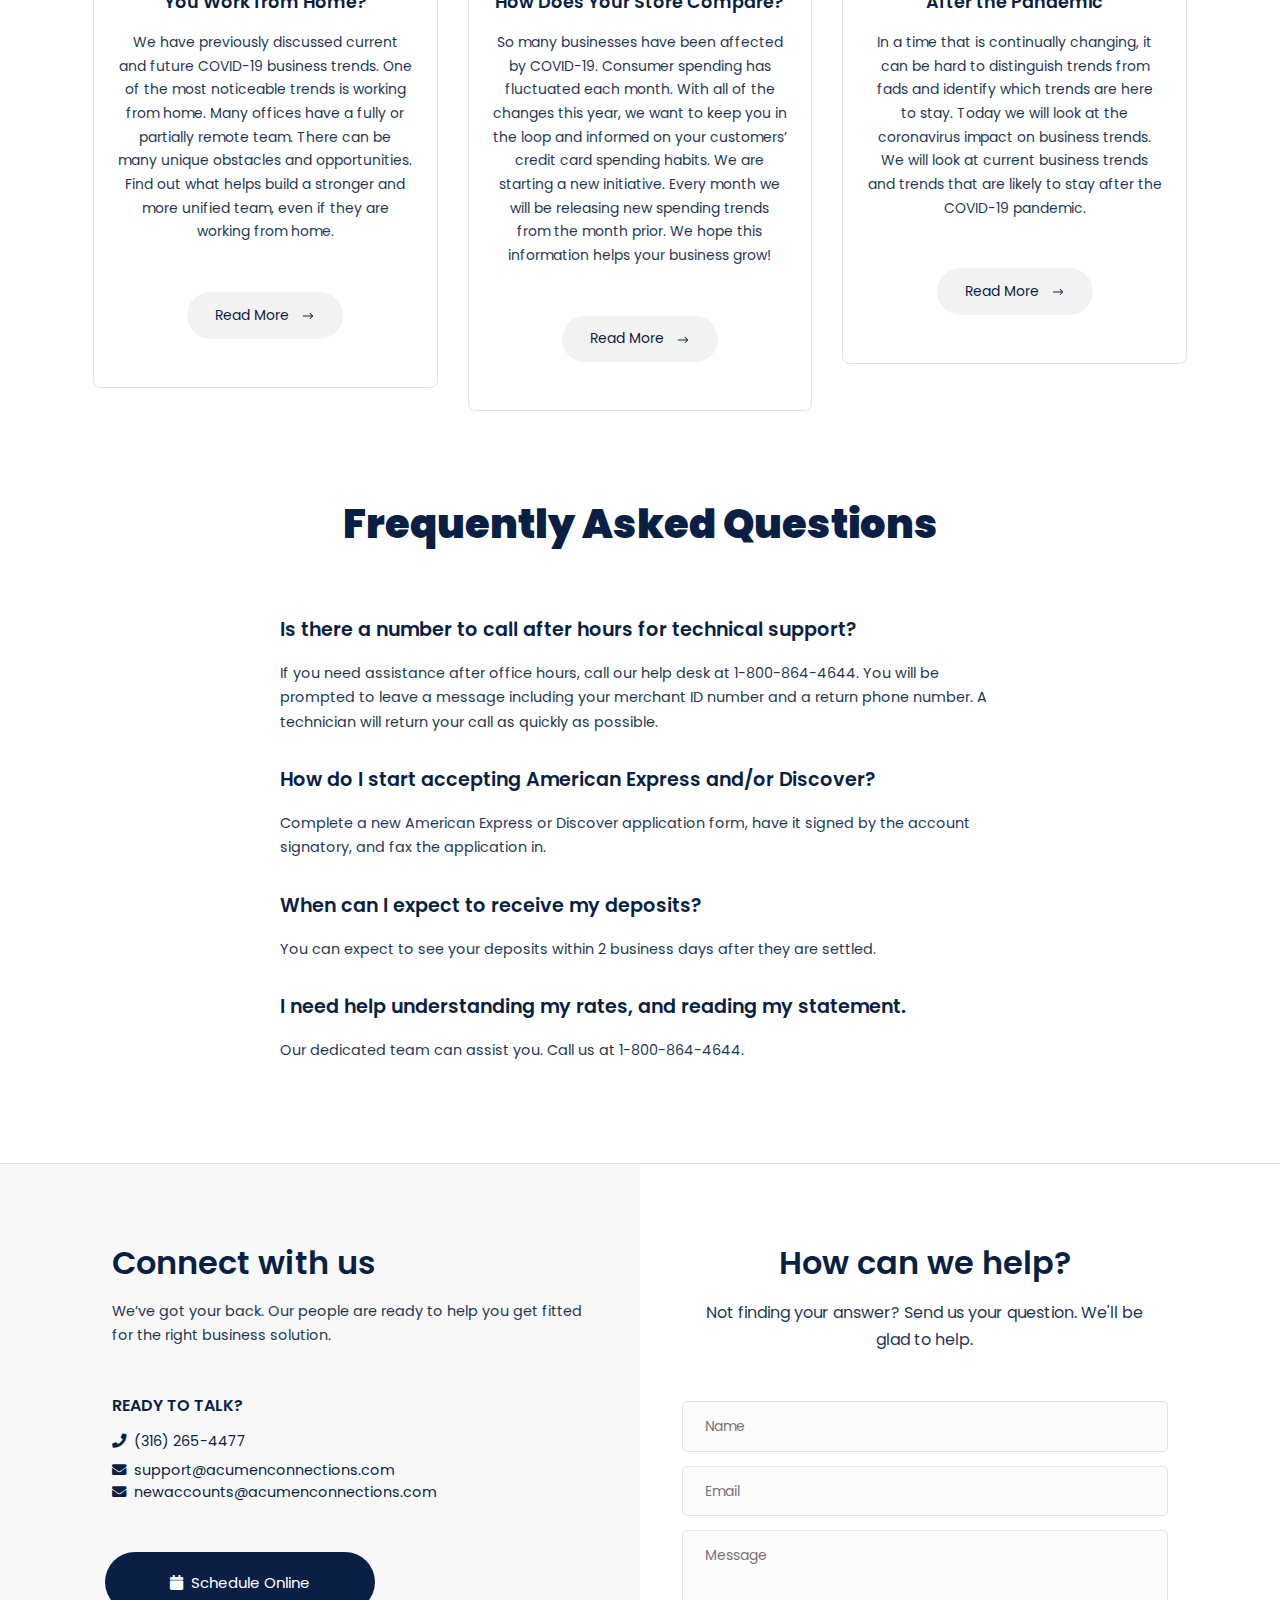
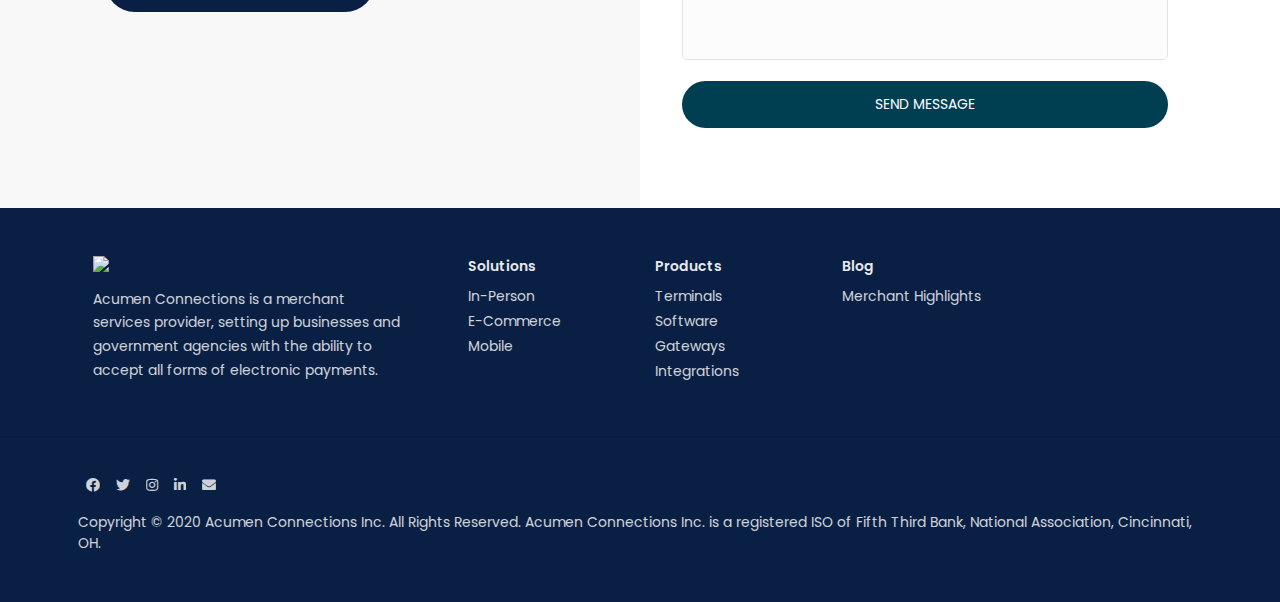
==== commit 46b9edef: "Update index.html" ====
--- a/index.html
+++ b/index.html
@@ -47,26 +47,26 @@
                   </li>
                 -->
               <li class="hero-nav__item dropdown">
-                <a href="file:///Users/shaylanguyen/OneDrive%20-%20NetPayAdvance/FrontEndor/Updated/Pages/solutions.html" class="hero-nav__link">Solutions</a>
+                <a href="/pages/solutions.html" class="hero-nav__link">Solutions</a>
                 <div class="dropdown-content">
-                  <a href="file:///Users/shaylanguyen/OneDrive%20-%20NetPayAdvance/FrontEndor/Updated/Pages/solutions.html#inperson">In-Person</a>
-                  <a href="file:///Users/shaylanguyen/OneDrive%20-%20NetPayAdvance/FrontEndor/Updated/Pages/solutions.html#ecommerce">E-Commerce</a>
-                  <a href="file:///Users/shaylanguyen/OneDrive%20-%20NetPayAdvance/FrontEndor/Updated/Pages/solutions.html#mobile">Mobile</a>
+                  <a href="/pages/solutions.html#inperson">In-Person</a>
+                  <a href="/pages/solutions.html#ecommerce">E-Commerce</a>
+                  <a href="/pages/solutions.html#mobile">Mobile</a>
                 </div>
               </li>
               <li class="hero-nav__item dropdown">
-                <a href="file:///Users/shaylanguyen/OneDrive%20-%20NetPayAdvance/FrontEndor/Updated/Pages/products.html" class="hero-nav__link">Products</a>
+                <a href="/pages/products.html" class="hero-nav__link">Products</a>
                 <div class="dropdown-content">
-                  <a href="file:///Users/shaylanguyen/OneDrive%20-%20NetPayAdvance/FrontEndor/Updated/Pages/products.html#terminals">Terminals</a>
-                  <a href="file:///Users/shaylanguyen/OneDrive%20-%20NetPayAdvance/FrontEndor/Updated/Pages/products.html#software">Software</a>
-                  <a href="file:///Users/shaylanguyen/OneDrive%20-%20NetPayAdvance/FrontEndor/Updated/Pages/products.html#gateways">Gateways</a>
-                  <a href="file:///Users/shaylanguyen/OneDrive%20-%20NetPayAdvance/FrontEndor/Updated/Pages/products.html#integrations">Integrations</a>
+                  <a href="/pages/products.html#terminals">Terminals</a>
+                  <a href="/pages/products.html#software">Software</a>
+                  <a href="/pages/products.html#gateways">Gateways</a>
+                  <a href="/pages/products.html#integrations">Integrations</a>
                 </div>
               </li>
               <li class="hero-nav__item dropdown">
-                <a href="file:///Users/shaylanguyen/OneDrive%20-%20NetPayAdvance/FrontEndor/Updated/Pages/merchant.html" class="hero-nav__link">Blog</a>
+                <a href="/pages/merchant.html" class="hero-nav__link">Blog</a>
                 <div class="dropdown-content">
-                  <a href="file:///Users/shaylanguyen/OneDrive%20-%20NetPayAdvance/FrontEndor/Updated/Pages/merchant.html">Merchant Highlights</a>
+                  <a href="/pages/merchant.html">Merchant Highlights</a>
                 </div>
               </li>
               <li class="flex-grow-1">
@@ -146,7 +146,7 @@
       <div class="col-lg-10 mx-auto">
         <div class="row">
           <div class="col-md-4 mb-2-1rem">
-            <a style="text-decoration: none; color: #212529" href="file:///Users/shaylanguyen/OneDrive%20-%20NetPayAdvance/FrontEndor/Updated/Pages/solutions.html#inperson"><div class="card-1 text-center">
+            <a style="text-decoration: none; color: #212529" href="/pages/solutions.html#inperson"><div class="card-1 text-center">
               <span class="card-1__symbol mx-auto mb-4">
                 <i class="fa fa-users" aria-hidden="true"></i>
               </span>
@@ -157,7 +157,7 @@
             </div>
           </div>
         </a>
-          <a style="text-decoration: none; color: #212529" href="file:///Users/shaylanguyen/OneDrive%20-%20NetPayAdvance/FrontEndor/Updated/Pages/solutions.html#ecommerce"><div class="col-md-4 mb-2-1rem">
+          <a style="text-decoration: none; color: #212529" href="/pages/solutions.html#ecommerce"><div class="col-md-4 mb-2-1rem">
             <div class="card-1 text-center">
               <span class="card-1__symbol mx-auto mb-4">
                 <i class="fa fa-globe" aria-hidden="true"></i>
@@ -169,7 +169,7 @@
             </a>
           </div>
           <div class="col-md-4 mb-2-1rem">
-            <a style="text-decoration: none; color: #212529" href="file:///Users/shaylanguyen/OneDrive%20-%20NetPayAdvance/FrontEndor/Updated/Pages/solutions.html#mobile">
+            <a style="text-decoration: none; color: #212529" href="/pages/solutions.html#mobile">
             <div class="card-1 text-center">
               <span class="card-1__symbol mx-auto mb-4">
                 <i class="fa fa-mobile" aria-hidden="true"></i>
@@ -198,7 +198,7 @@
         <div
           class="col-md-8 mx-auto col-lg-5 mt-4 mt-lg-0 d-flex flex-row-reverse align-items-center text-center">
           <div class="w-100">
-              <a href="file:///Users/shaylanguyen/OneDrive%20-%20NetPayAdvance/FrontEndor/Updated/Pages/trial.html"><button class="cta-input__btnlearn">Learn More</button></a>
+              <a href="/pages/trial.html"><button class="cta-input__btnlearn">Learn More</button></a>
           </div>
         </div>
       </div>
@@ -668,7 +668,7 @@
               How do I start accepting American Express and/or Discover?
             </h4>
             <p class="content-block__paragraph">
-A new American Express or Discover Application form will need to be completed, signed by the account signatory, and faxed in.
+Complete a new American Express or Discover application form, have it signed by the account signatory, and fax the application in.
             </p>
           </div>
         </div>
@@ -755,35 +755,35 @@
         <div class="col-6 col-md-3 col-lg-2 mb-sm-4 mb-lg-0">
           <ul class="block-41__links-list list-unstyled p-0">
             <li class="block-41__li-heading">
-              <a href="file:///Users/shaylanguyen/OneDrive%20-%20NetPayAdvance/FrontEndor/Updated/Pages/solutions.html" style="text-decoration: none; color: white;">Solutions</a>
+              <a href="/pages/solutions.html" style="text-decoration: none; color: white;">Solutions</a>
             </li>
             <li class="block-41__li">
-              <a href="file:///Users/shaylanguyen/OneDrive%20-%20NetPayAdvance/FrontEndor/Updated/Pages/solutions.html#inperson" class="block-41__li-link">In-Person</a>
+              <a href="/pages/solutions.html#inperson" class="block-41__li-link">In-Person</a>
             </li>
             <li class="block-41__li">
-              <a href="file:///Users/shaylanguyen/OneDrive%20-%20NetPayAdvance/FrontEndor/Updated/Pages/solutions.html#ecommerce" class="block-41__li-link">E-Commerce</a>
+              <a href="/pages/solutions.html#ecommerce" class="block-41__li-link">E-Commerce</a>
             </li>
             <li class="block-41__li">
-              <a href="file:///Users/shaylanguyen/OneDrive%20-%20NetPayAdvance/FrontEndor/Updated/Pages/solutions.html#mobile" class="block-41__li-link">Mobile</a>
+              <a href="/pages/solutions.html#mobile" class="block-41__li-link">Mobile</a>
             </li>
           </ul>
         </div>
         <div class="col-6 col-md-3 col-lg-2 mb-sm-4 mb-lg-0">
           <ul class="block-41__links-list list-unstyled p-0">
             <li class="block-41__li-heading">
-              <a href="file:///Users/shaylanguyen/OneDrive%20-%20NetPayAdvance/FrontEndor/Updated/Pages/products.html" style="text-decoration: none; color: white;">Products</a>
+              <a href="/pages/products.html" style="text-decoration: none; color: white;">Products</a>
             </li>
             <li class="block-41__li">
-              <a href="file:///Users/shaylanguyen/OneDrive%20-%20NetPayAdvance/FrontEndor/Updated/Pages/products.html#terminals" class="block-41__li-link">Terminals</a>
+              <a href="/pages/products.html#terminals" class="block-41__li-link">Terminals</a>
             </li>
             <li class="block-41__li">
-              <a href="file:///Users/shaylanguyen/OneDrive%20-%20NetPayAdvance/FrontEndor/Updated/Pages/products.html#software" class="block-41__li-link">Software</a>
+              <a href="/pages/products.html#software" class="block-41__li-link">Software</a>
             </li>
             <li class="block-41__li">
-              <a href="file:///Users/shaylanguyen/OneDrive%20-%20NetPayAdvance/FrontEndor/Updated/Pages/products.html#gateways" class="block-41__li-link">Gateways</a>
+              <a href="/pages/products.html#gateways" class="block-41__li-link">Gateways</a>
             </li>
             <li class="block-41__li">
-              <a href="file:///Users/shaylanguyen/OneDrive%20-%20NetPayAdvance/FrontEndor/Updated/Pages/products.html#integrations" class="block-41__li-link">Integrations</a>
+              <a href="/pages/products.html#integrations" class="block-41__li-link">Integrations</a>
             </li>
           </ul>
         </div>
@@ -793,7 +793,7 @@
               Blog
             </li>
             <li class="block-41__li">
-              <a href="file:///Users/shaylanguyen/OneDrive%20-%20NetPayAdvance/FrontEndor/Updated/Pages/merchant.html" class="block-41__li-link">Merchant Highlights</a>
+              <a href="/pages/merchant.html" class="block-41__li-link">Merchant Highlights</a>
             </li>
           </ul>
         </div>
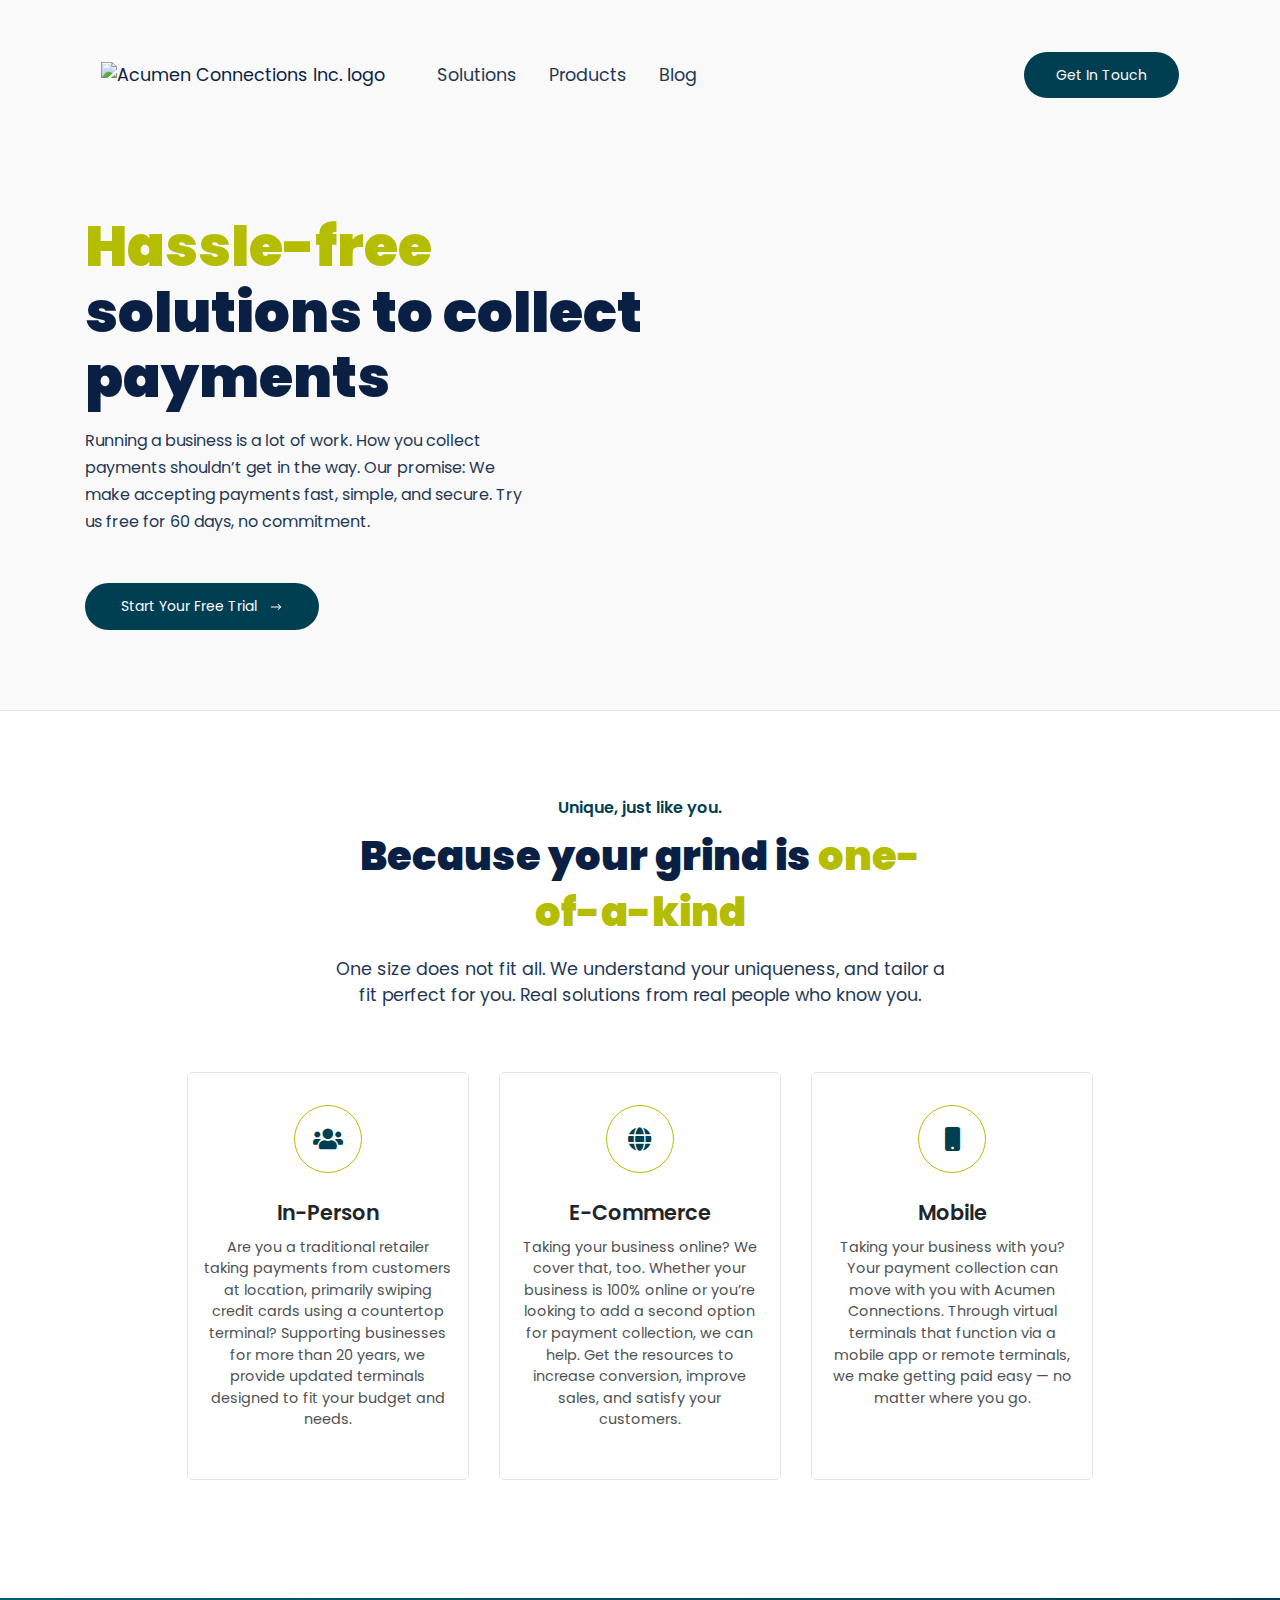
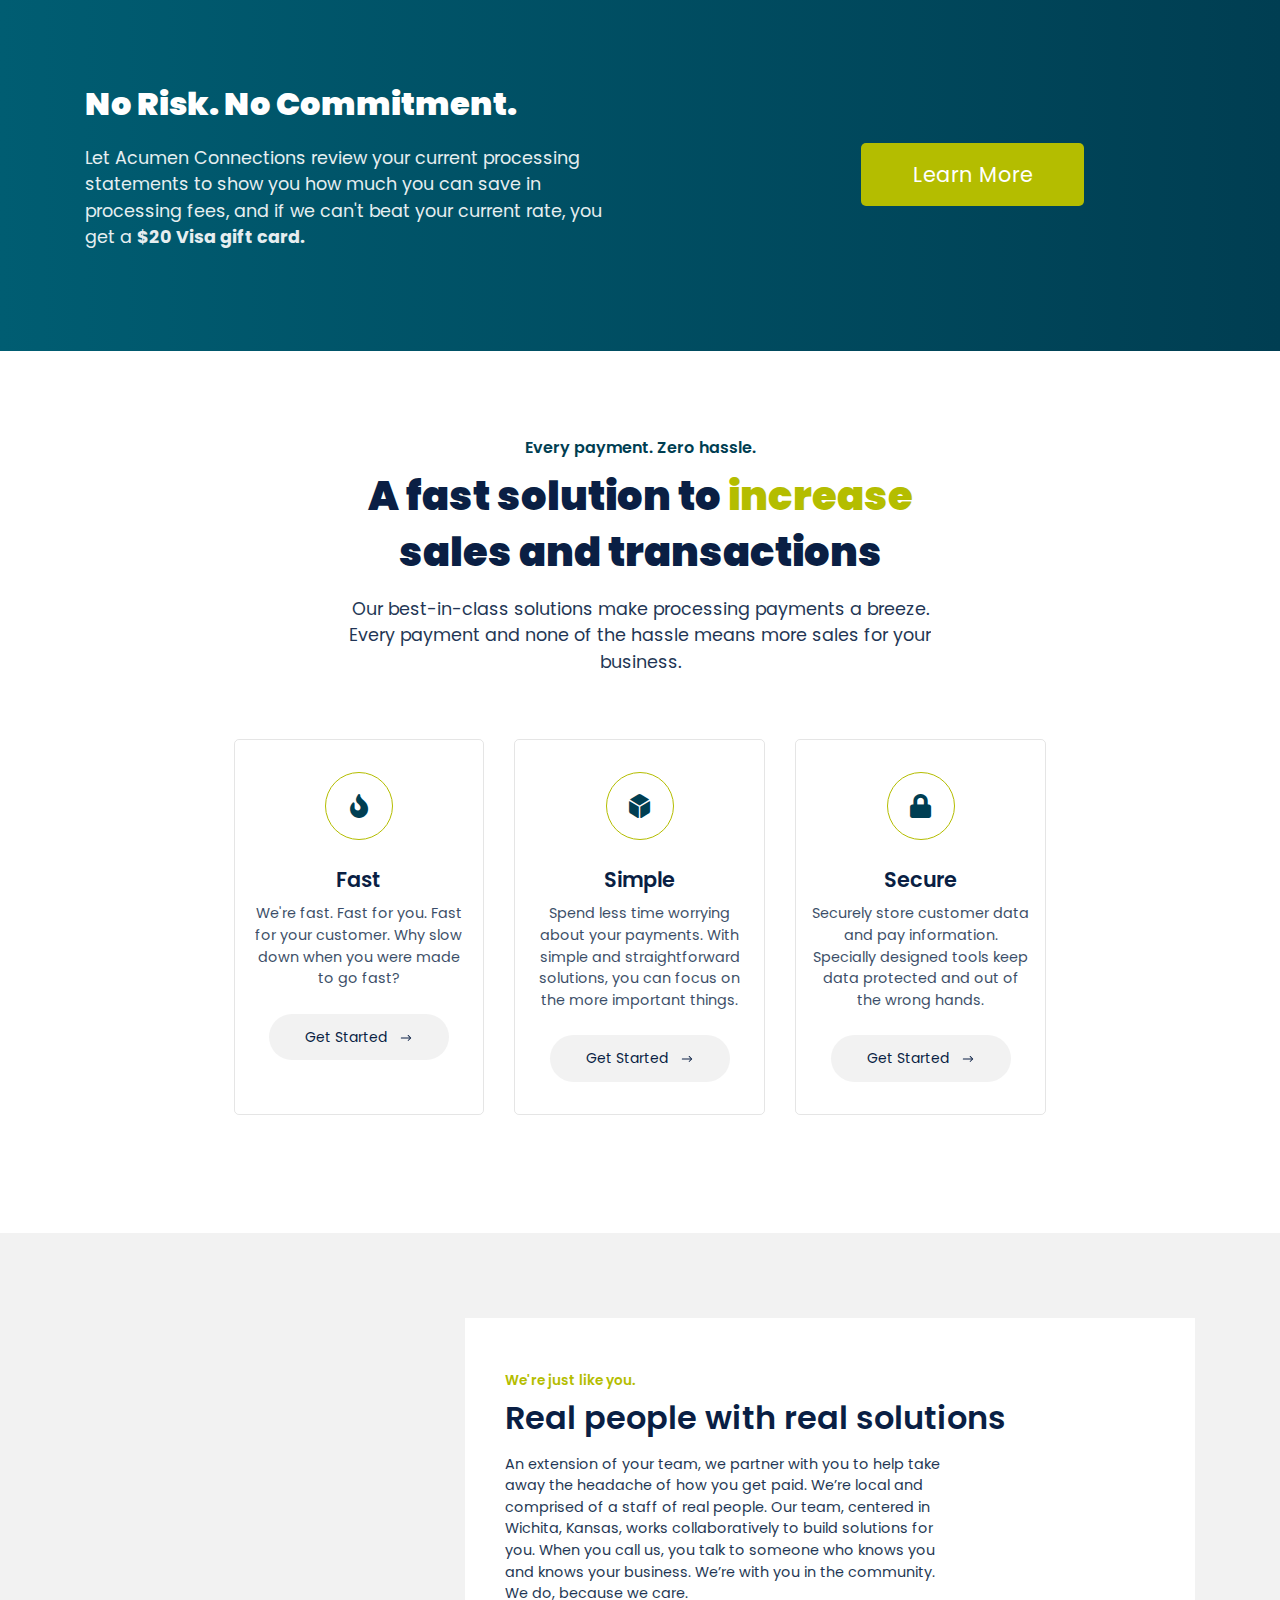
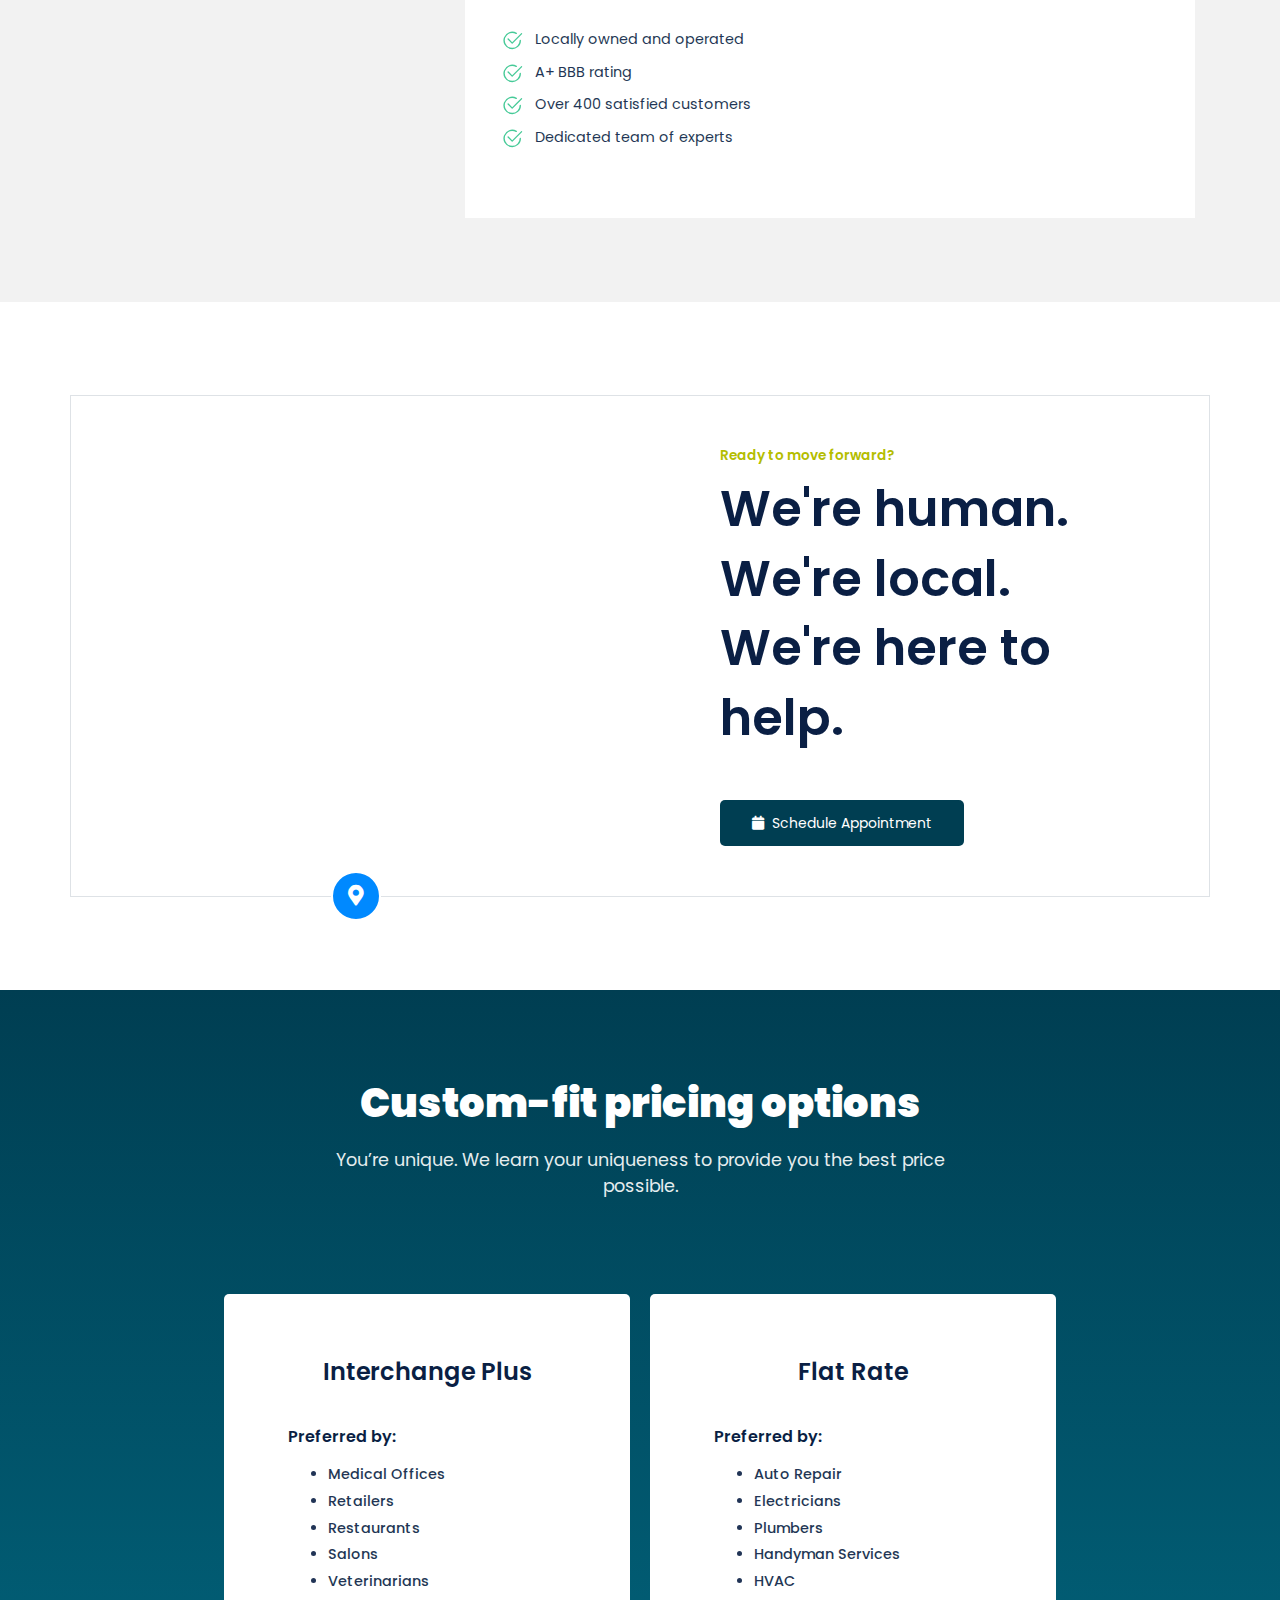
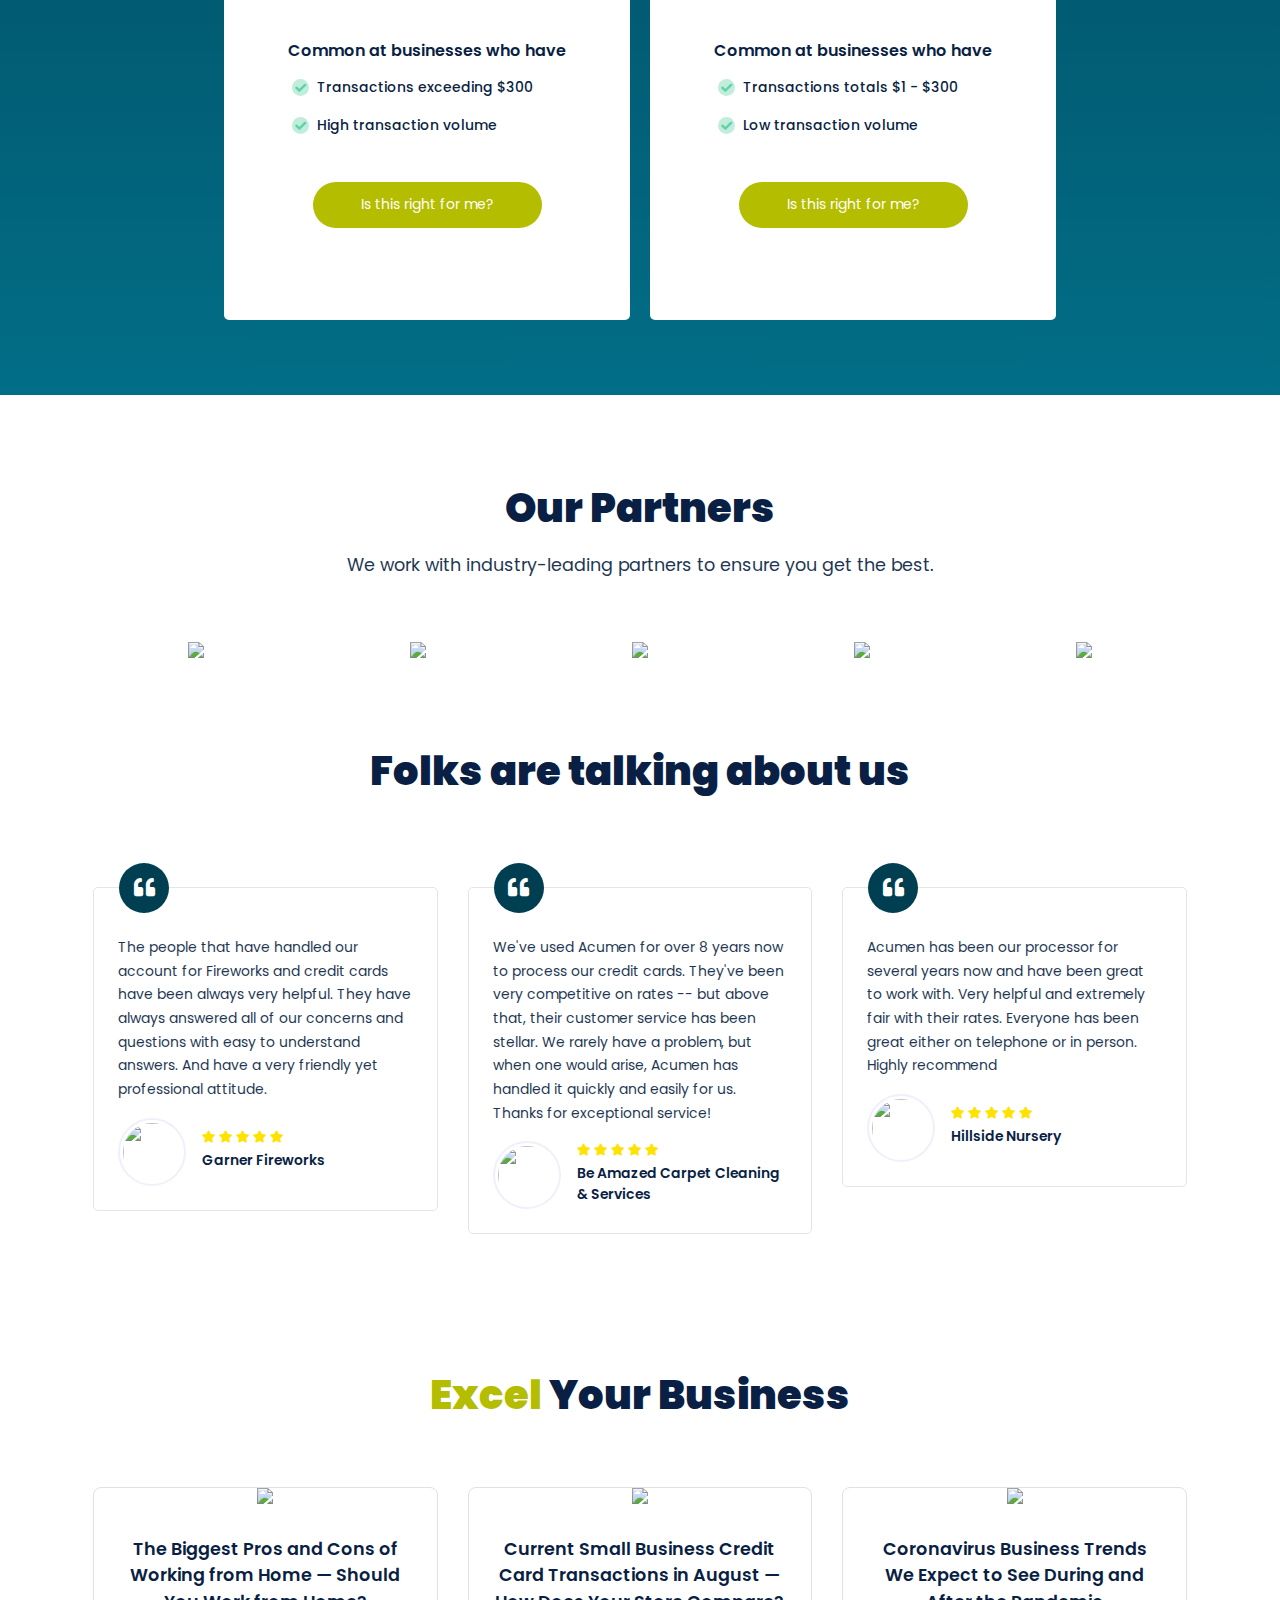
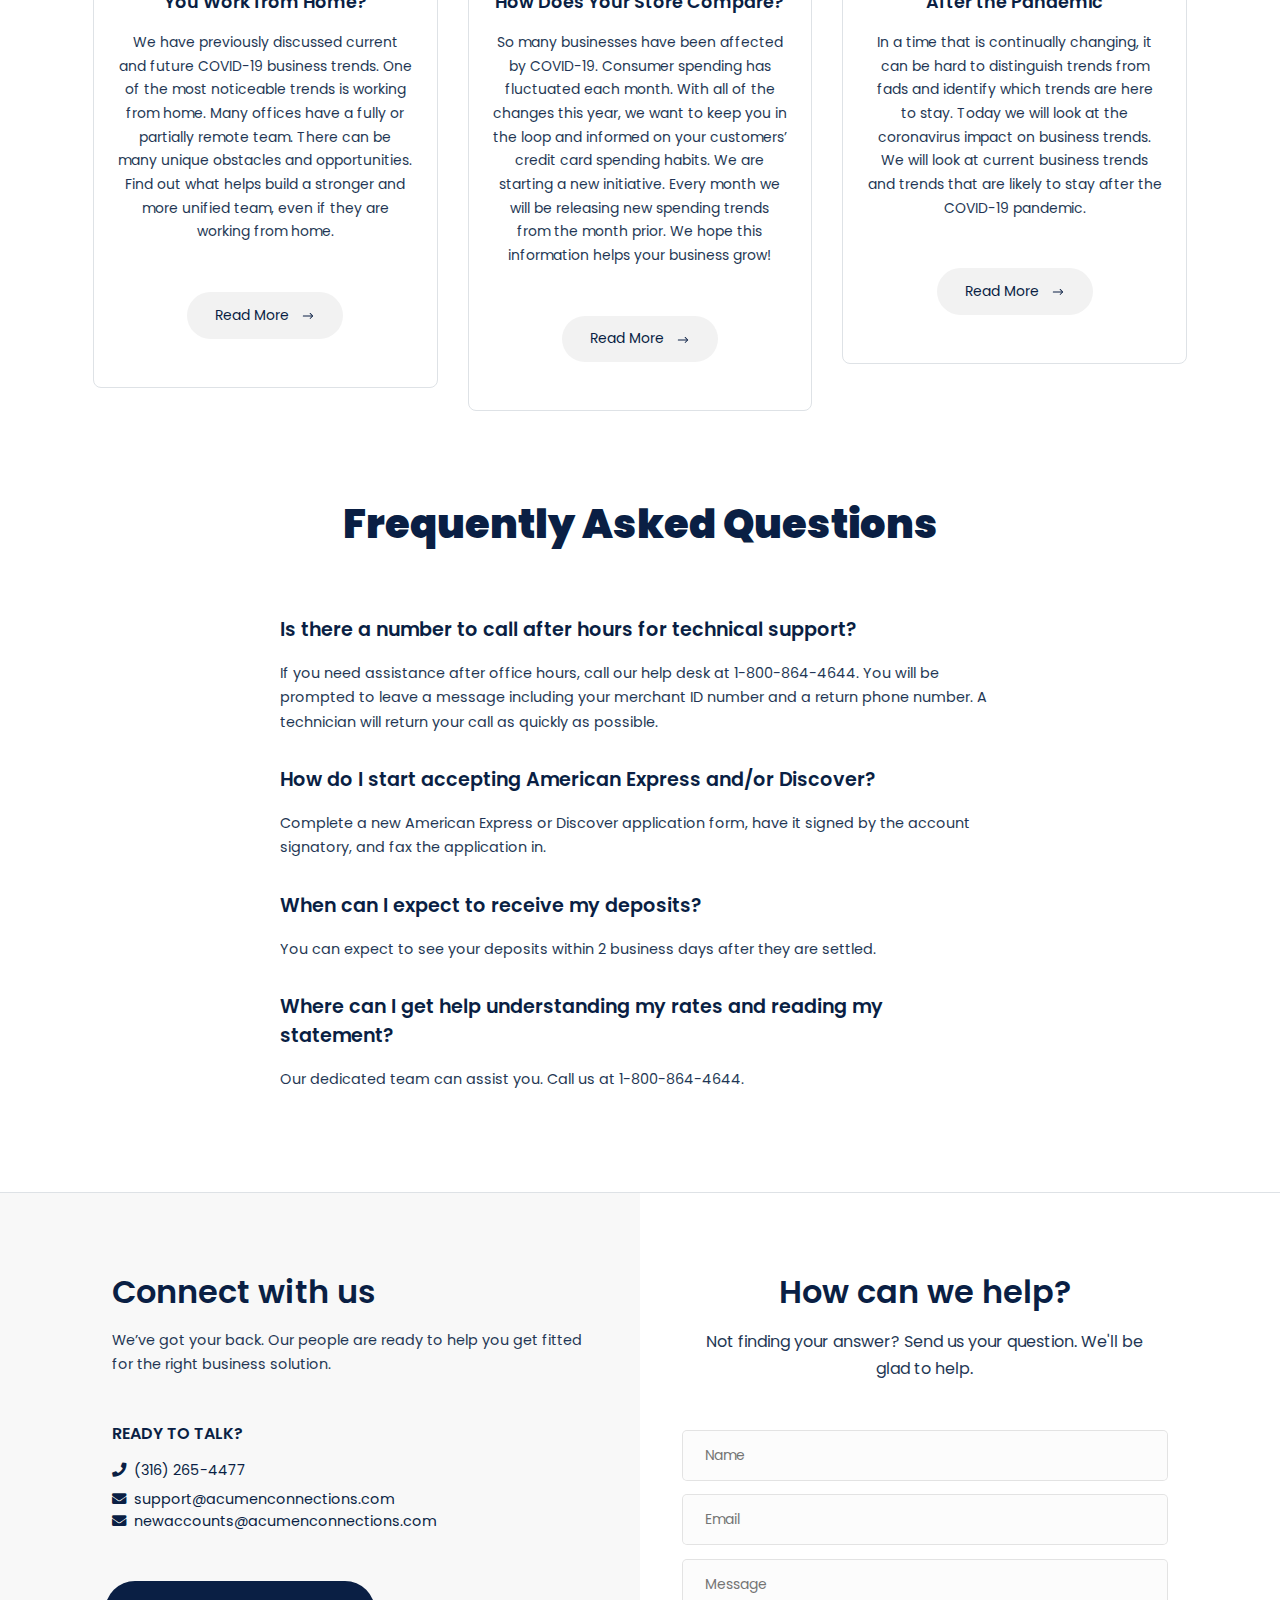
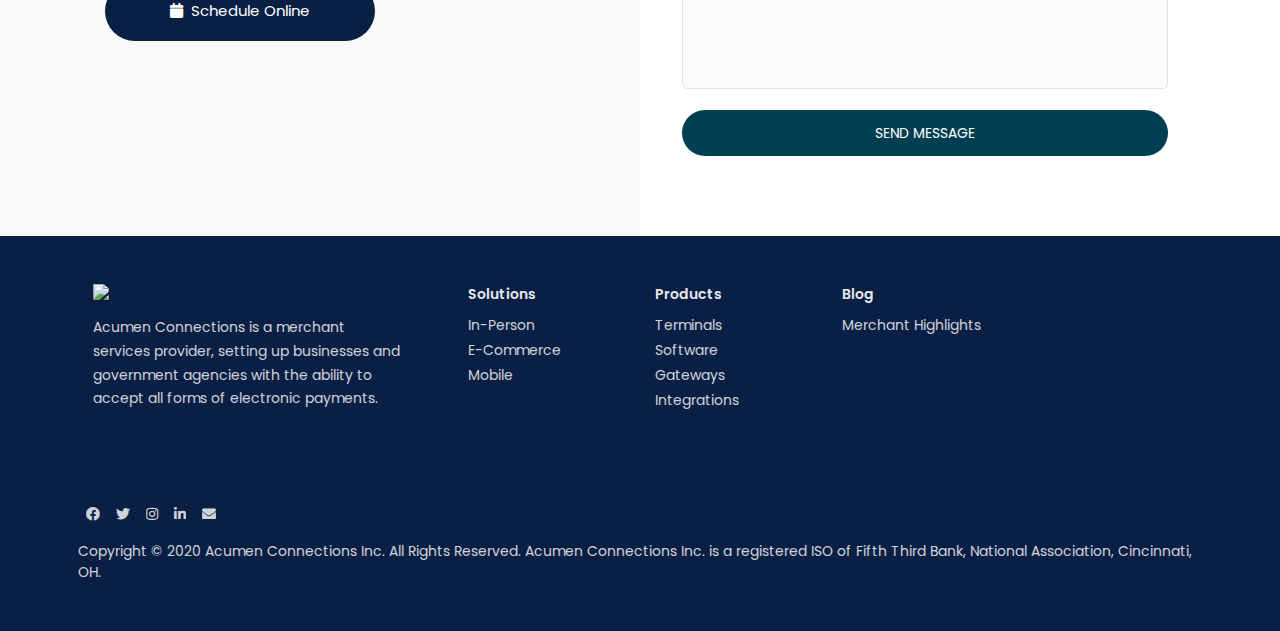
==== commit bc3064ad: "Update index.html" ====
--- a/index.html
+++ b/index.html
@@ -685,7 +685,7 @@
         <div class="col-lg-8">
           <div class="content-block">
             <h4 class="content-block__title">
-              I need help understanding my rates, and reading my statement.
+              Where can I get help understanding my rates and reading my statement? 
             </h4>
             <p class="content-block__paragraph">
              Our dedicated team can assist you. Call us at 1-800-864-4644.            </p>
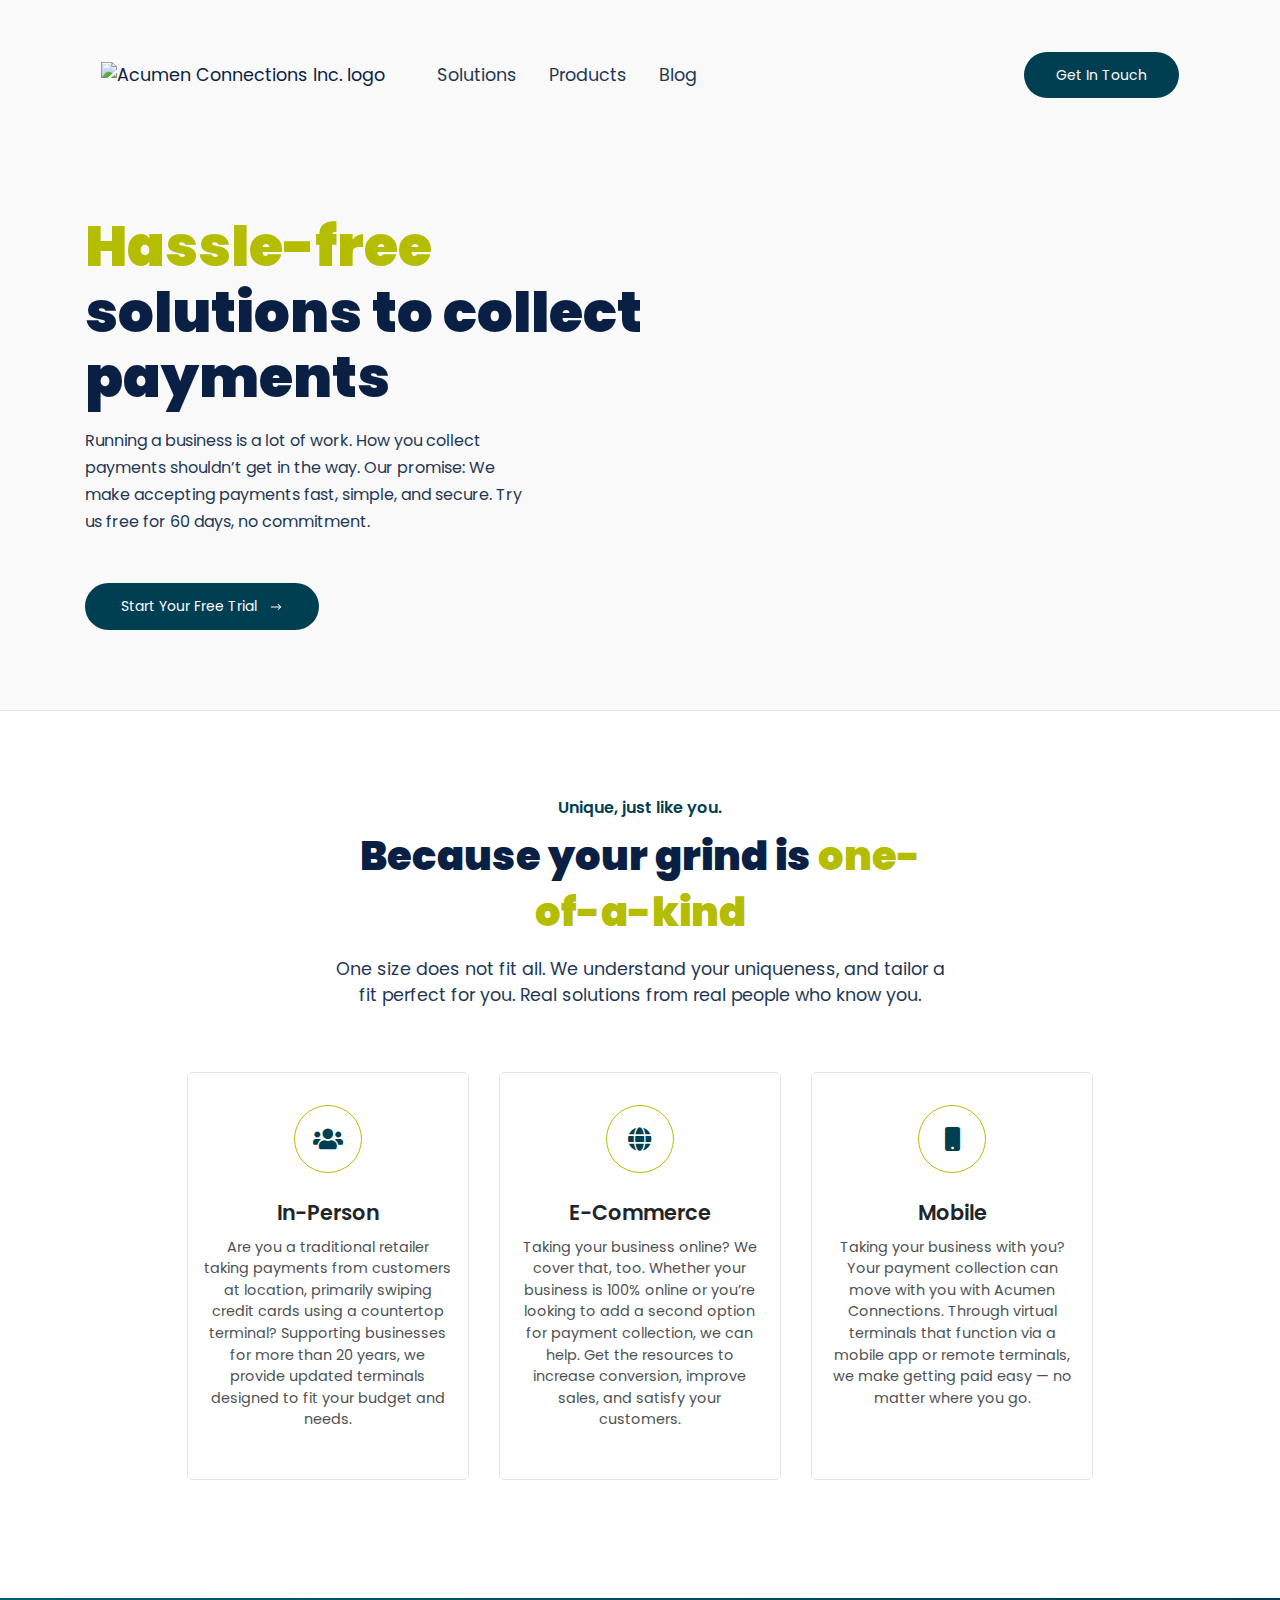
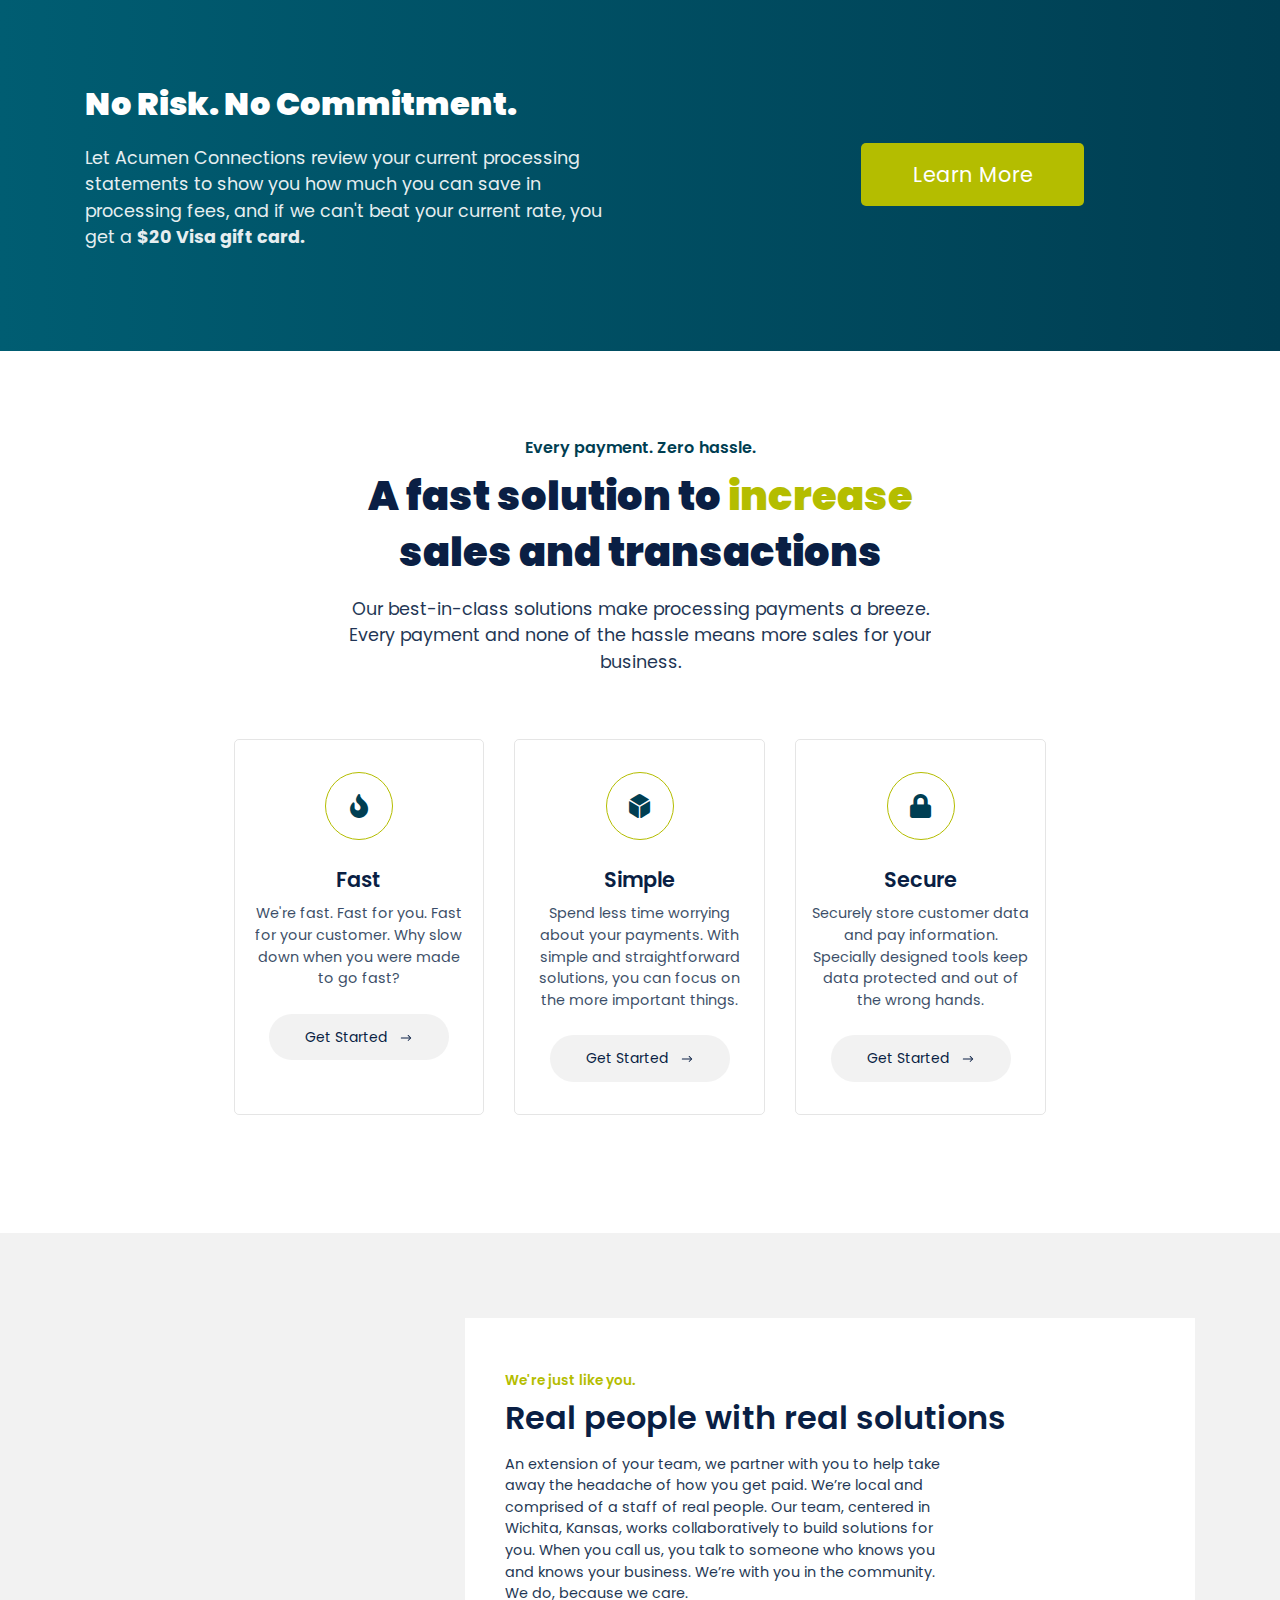
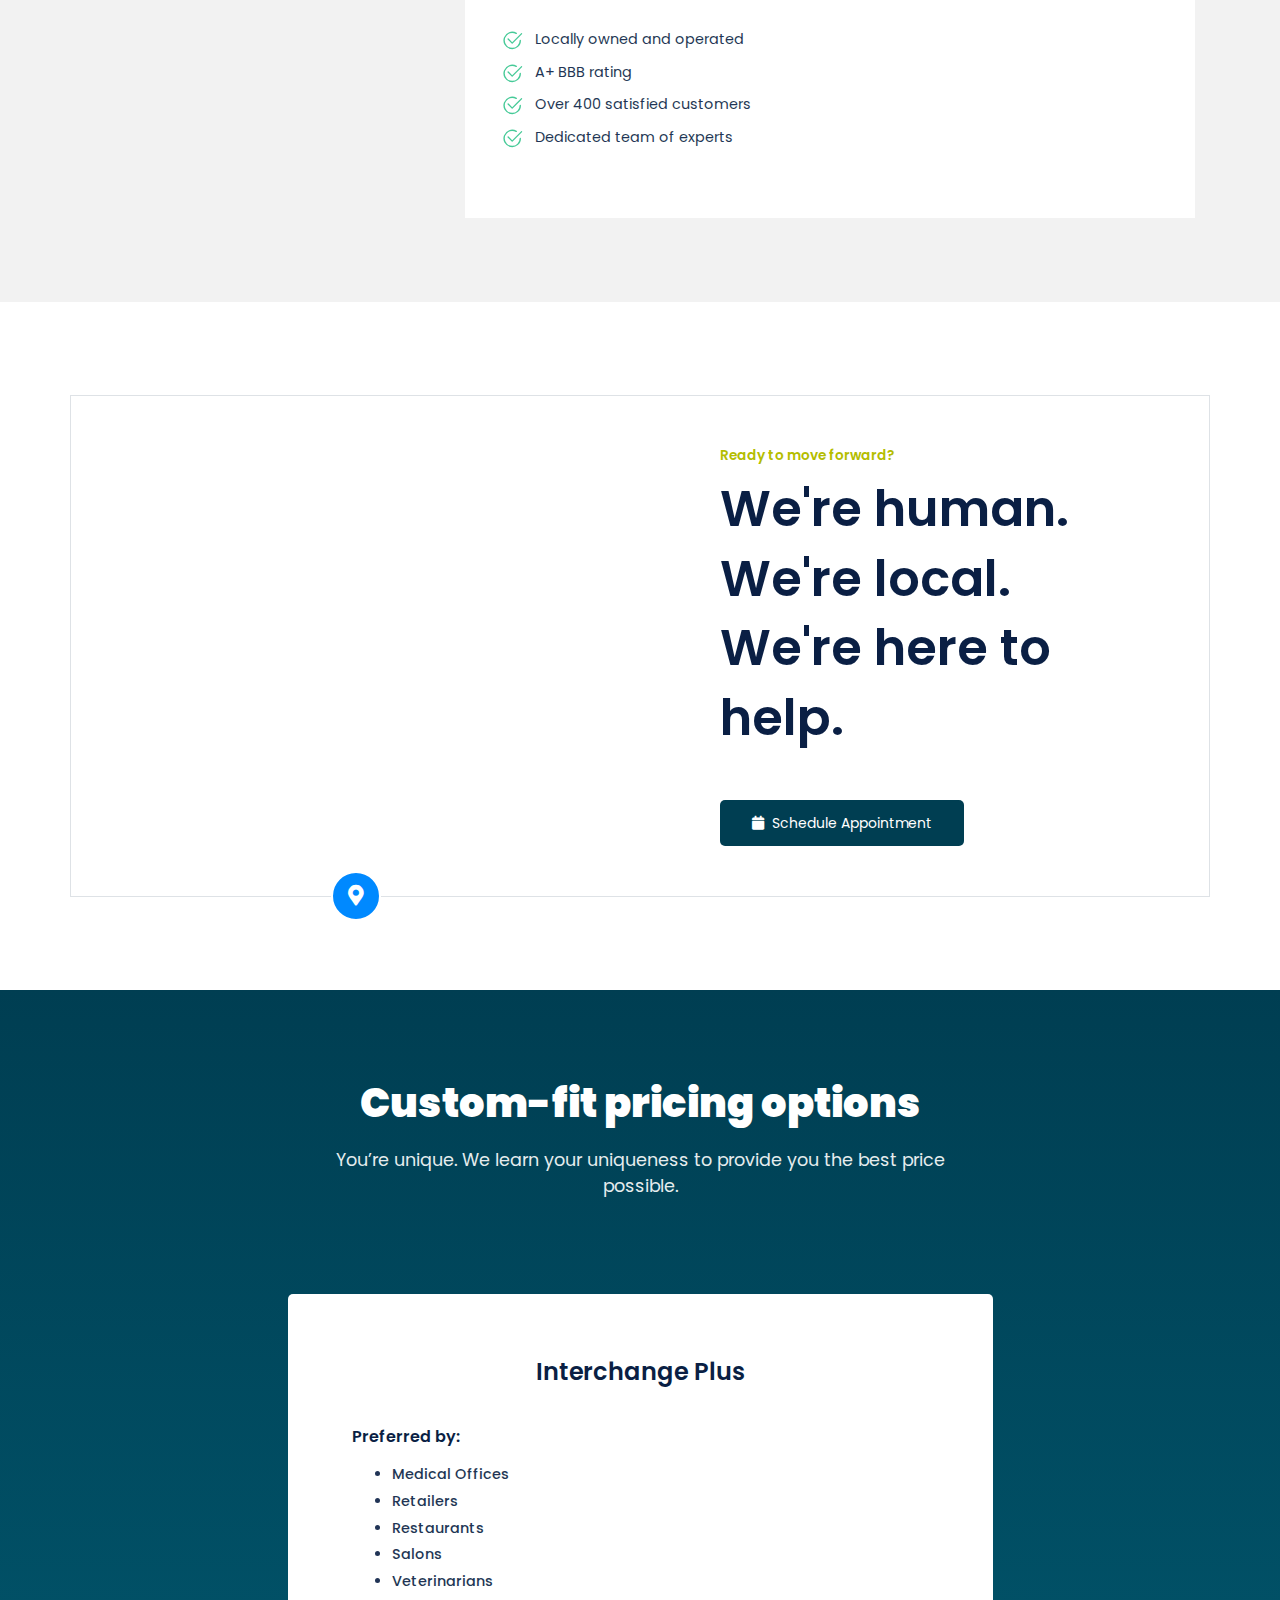
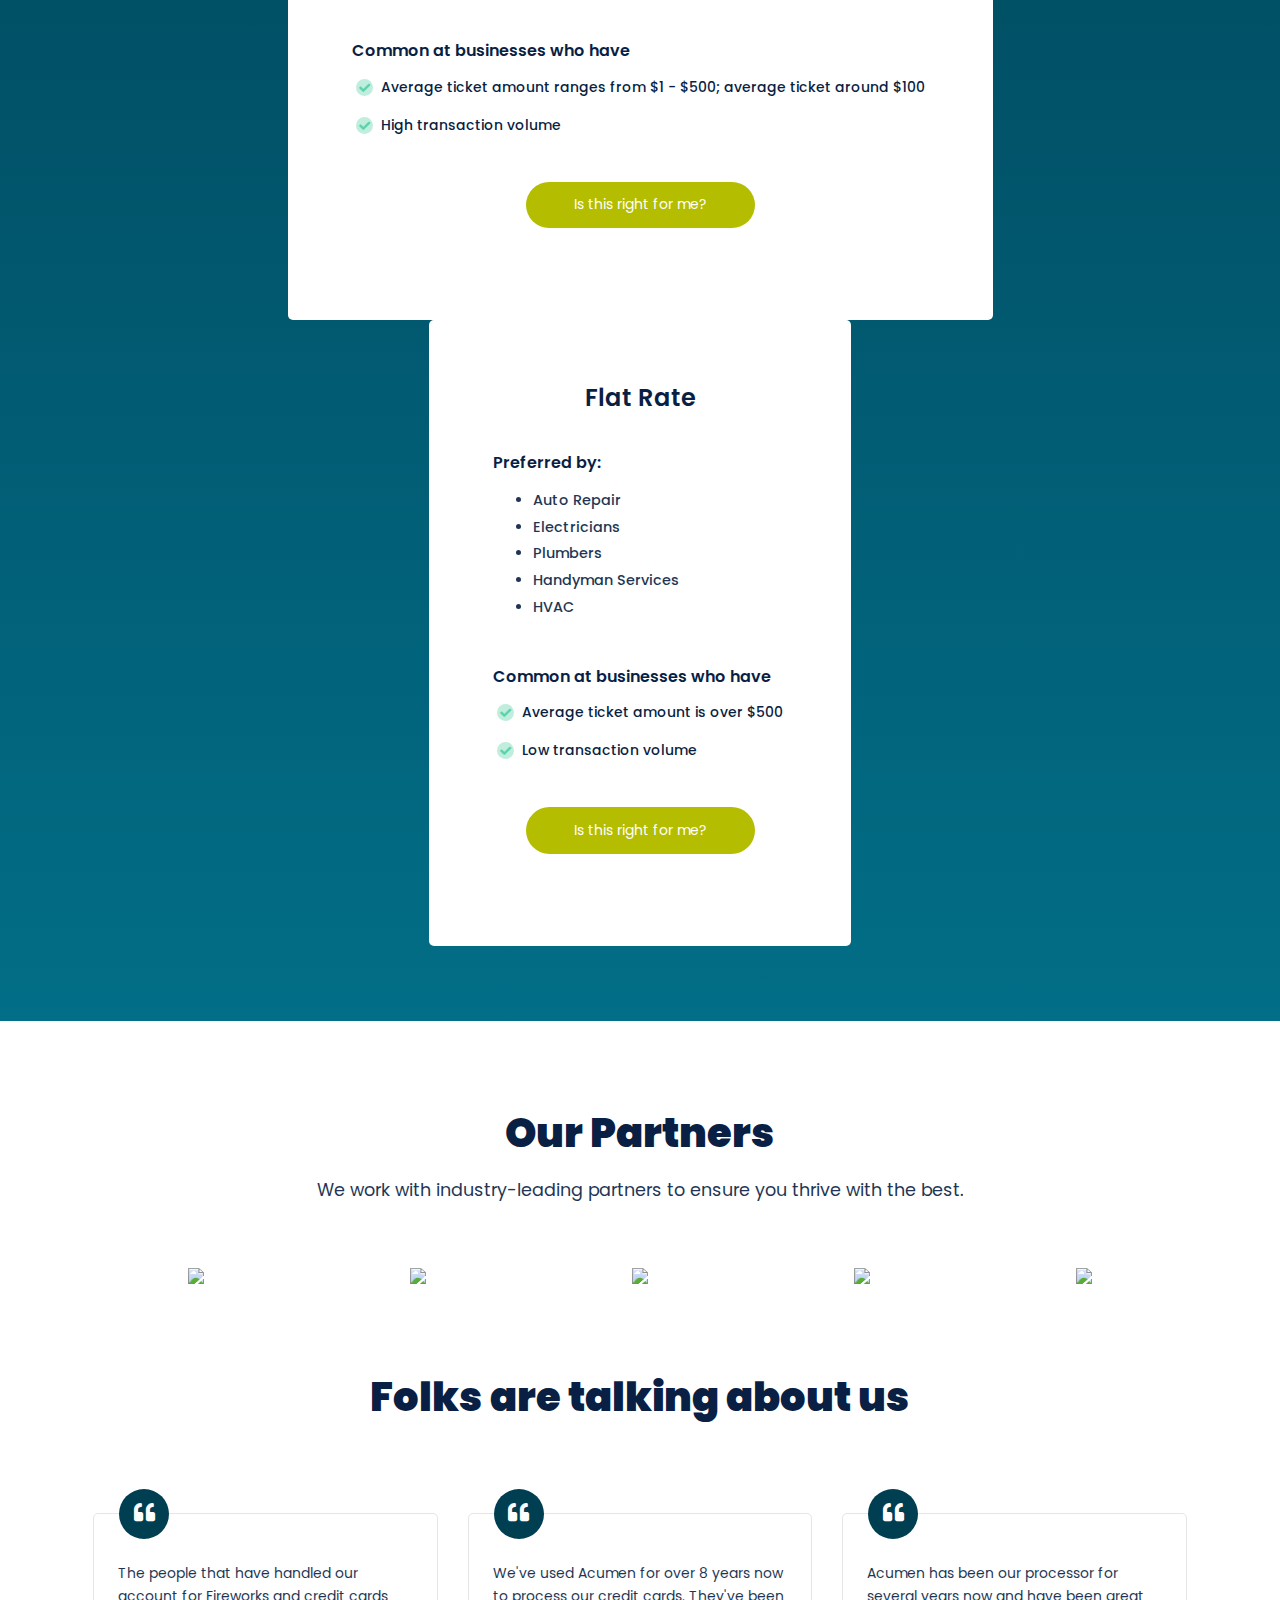
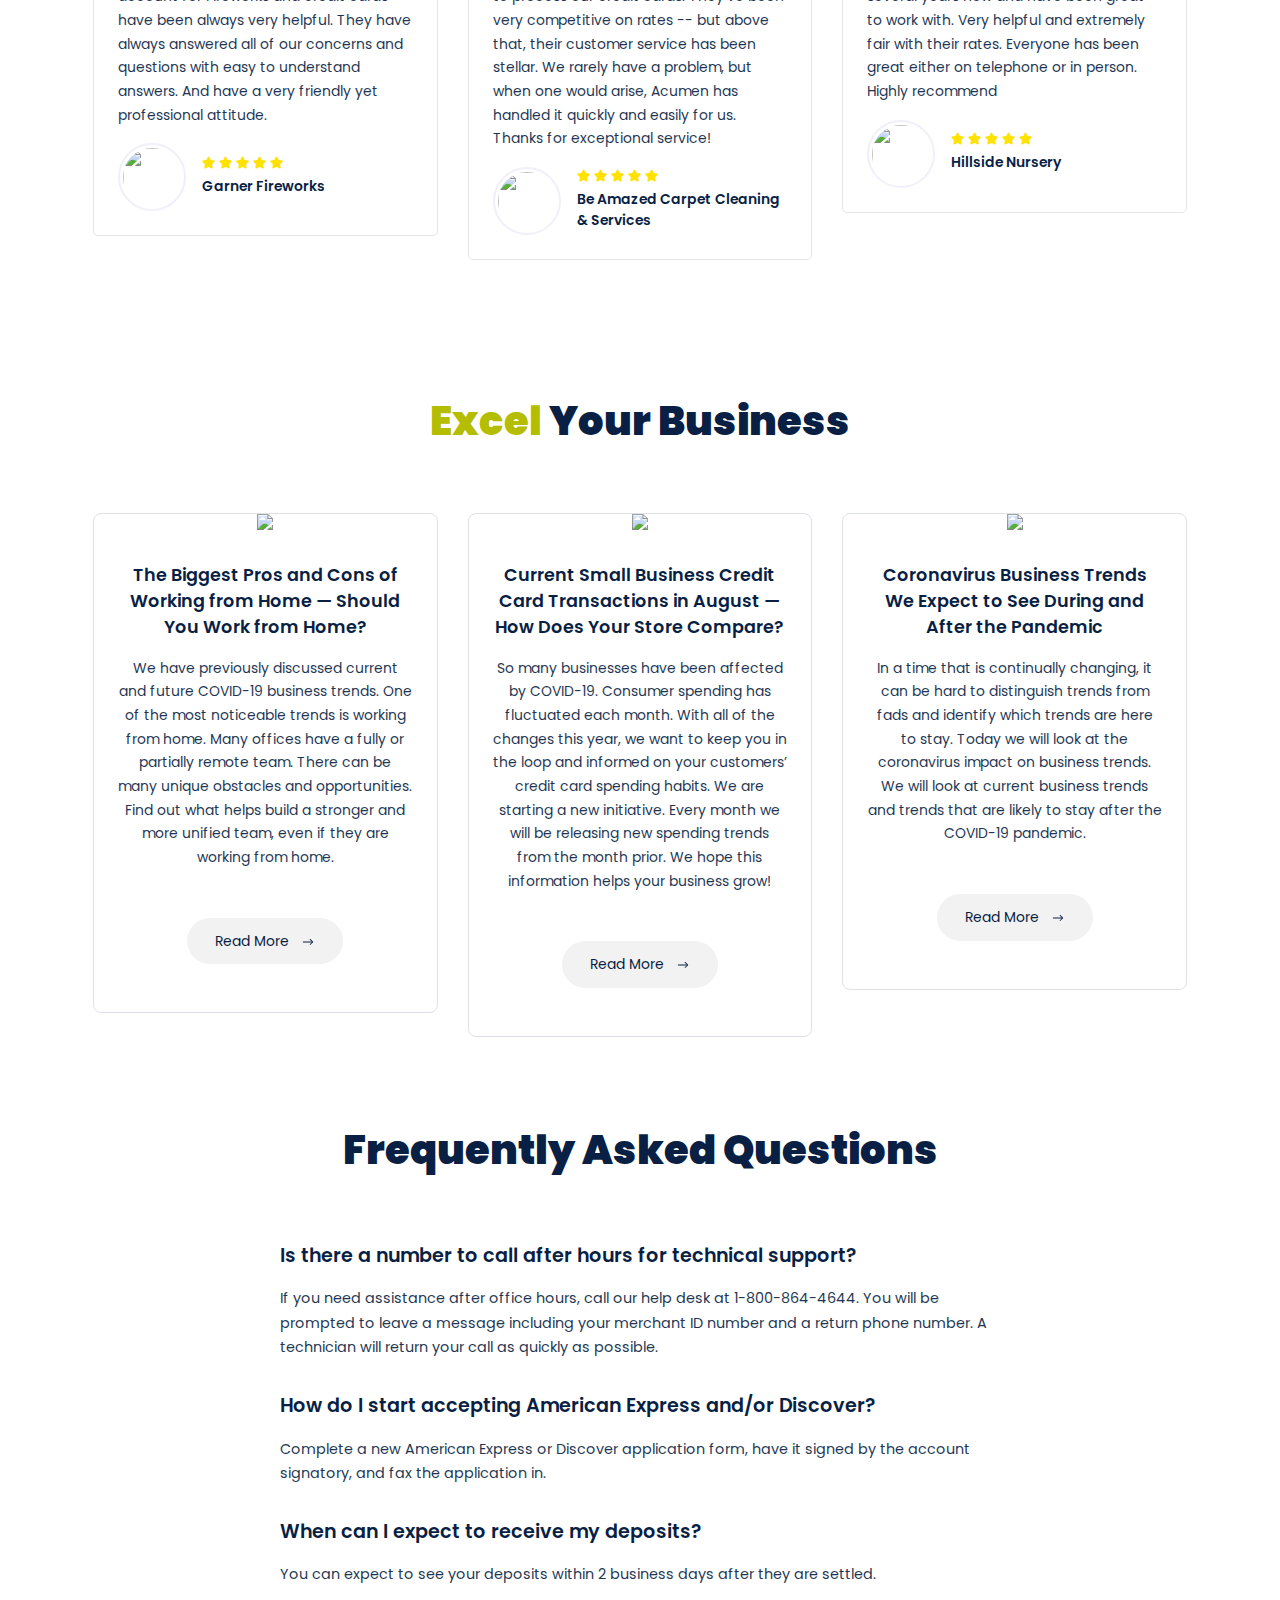
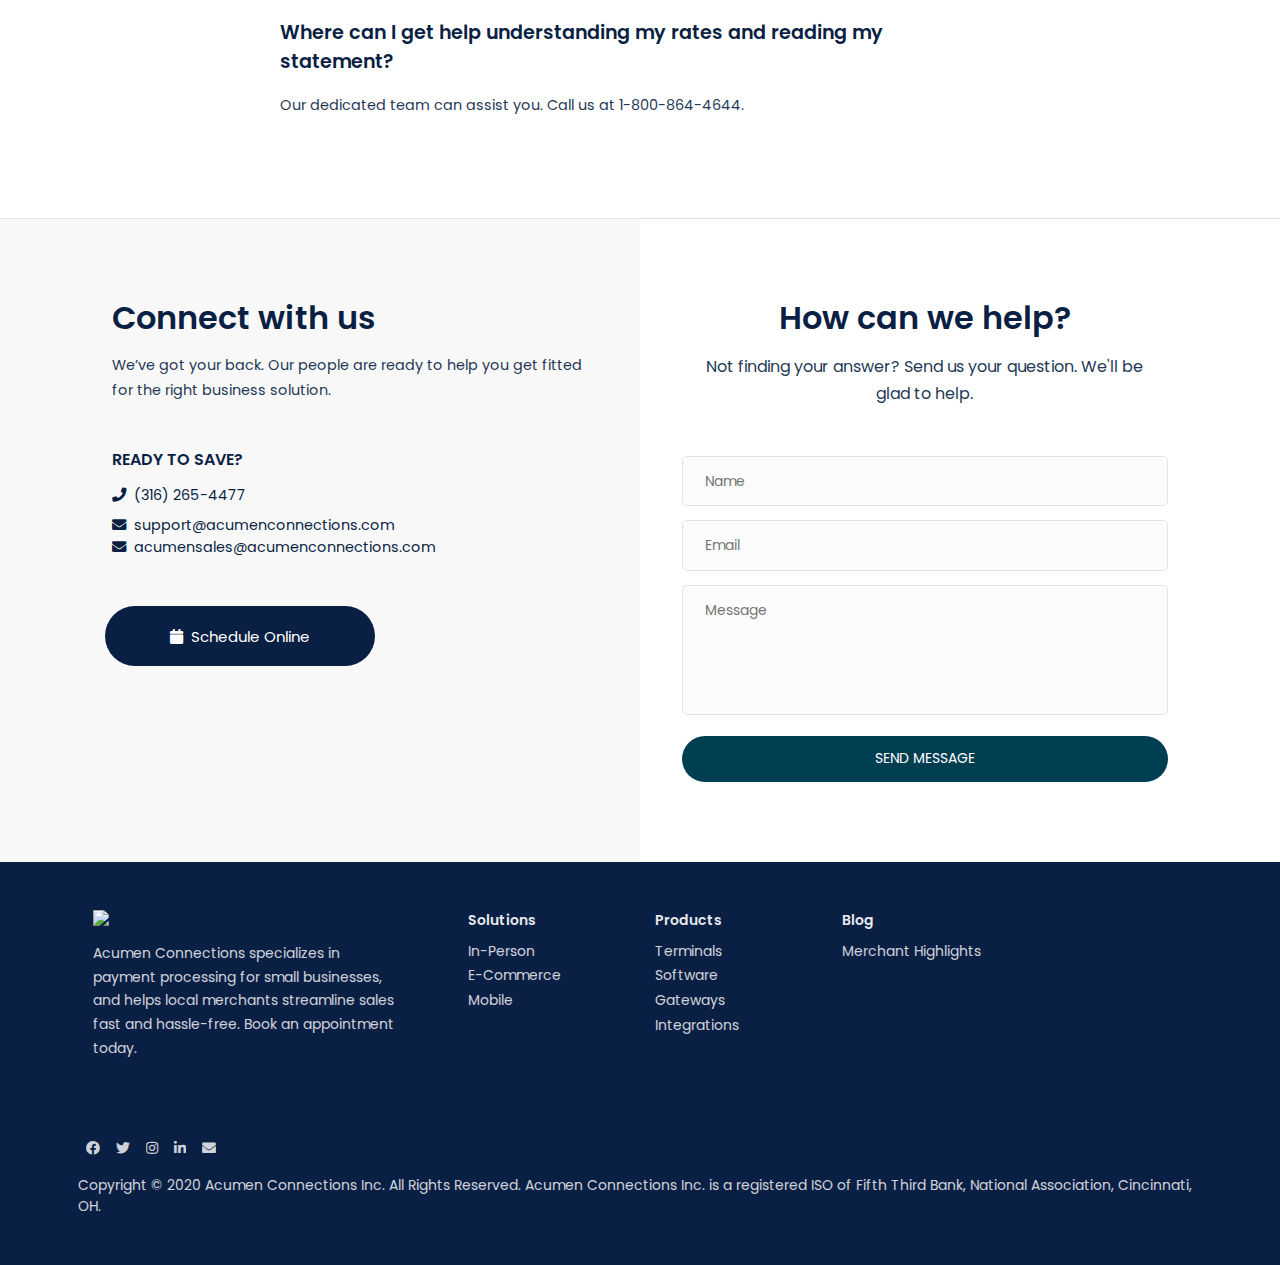
==== commit 9977d2dd: "Update index.html" ====
--- a/index.html
+++ b/index.html
@@ -422,7 +422,7 @@
           </ul>
                     <h3 style="text-align: left; font-weight: 600; font-size: 16px; padding-top: 20px; padding-bottom: 10px;">Common at businesses who have<h3>
           <ul class="plan-features list-unstyled mb-0">
-            <li class="plan-features__li"><span><i class="plan-features__icon fas fa-check mx-1"></i></span><span class="mx-1">Transactions exceeding $300</span></li>
+            <li class="plan-features__li"><span><i class="plan-features__icon fas fa-check mx-1"></i></span><span class="mx-1">Average ticket amount ranges from $1 - $500; average ticket around $100</span></li>
             <li class="plan-features__li"><span><i class="plan-features__icon fas fa-check mx-1"></i></span><span class="mx-1">High transaction volume</span></li>
           </ul>
           <div class="mt-5 flex-grow-1 d-flex flex-column-reverse"><a href="https://forms.gle/nij4KRaGeCCi1Vp77" class="btn btn-primaryrates px-5 mx-auto">Is this right for me?</a></div>
@@ -441,7 +441,7 @@
           </ul>
           <h3 style="text-align: left; font-weight: 600; font-size: 16px; padding-top: 20px; padding-bottom: 10px;">Common at businesses who have<h3>
           <ul class="plan-features list-unstyled mb-0">
-            <li class="plan-features__li"><span><i class="plan-features__icon fas fa-check mx-1"></i></span><span class="mx-1">Transactions totals $1 - $300
+            <li class="plan-features__li"><span><i class="plan-features__icon fas fa-check mx-1"></i></span><span class="mx-1">Average ticket amount is over $500
 </span></li>
             <li class="plan-features__li"><span><i class="plan-features__icon fas fa-check mx-1"></i></span><span class="mx-1">Low transaction volume</span></li>
           </ul>
@@ -459,7 +459,7 @@
 <div class="container">
   <div class="block__header col-lg-8 col-xl-7 mx-auto text-center px-0">
     <h1 class="block__title mb-3">Our Partners</h1>
-    <p class="block__paragraph">We work with industry-leading partners to ensure you get the best.</p>
+    <p class="block__paragraph">We work with industry-leading partners to ensure you thrive with the best.</p>
   </div>
   <div class="logos"><img class="logos__img" src="https://i.postimg.cc/nhTxsmPM/verifone.png"> <img class="logos__img" src="https://i.postimg.cc/gkt7ZKKw/SS2.png"> <img class="logos__img" src="https://i.postimg.cc/7PWhtFHm/vantiv2.png"> <img class="logos__img" src="https://i.postimg.cc/2SNTtVQy/ingenicopartner.png"> <img class="logos__img" src="https://i.postimg.cc/NGkq5TVT/pax.png"></div>
 </div>
@@ -706,7 +706,7 @@
               We’ve got your back. Our people are ready to help you get fitted for the right business solution.
             </p>
             <div class="mb-5">
-              <h6 class="contact-info__title-2 mb-3">READY TO TALK?</h6>
+              <h6 class="contact-info__title-2 mb-3">READY TO SAVE?</h6>
               <p class="d-flex flex-column">
                 <span class="contact-info__item mb-2">
                   <i class="fas fa-phone"></i><span class="mx-2">(316) 265-4477</span>
@@ -715,7 +715,7 @@
                   <i class="fas fa-envelope"></i><span class="mx-2">support@acumenconnections.com</span>
                 </span>
                 <span class="contact-info__item">
-                  <i class="fas fa-envelope"></i><span class="mx-2">newaccounts@acumenconnections.com</span>
+                  <i class="fas fa-envelope"></i><span class="mx-2">acumensales@acumenconnections.com</span>
                 </span>
               </p>
             </div>
@@ -749,7 +749,7 @@
         <div class="col-sm-6 col-lg-4 mb-4 mb-lg-0">
           <img class="block-41__logo mb-3" src="https://i.postimg.cc/9FXLbZ8k/white-ac-logo-01.png">
           <p class="block-41__brand-story mb-0">
-            Acumen Connections is a merchant services provider, setting up businesses and government agencies with the ability to accept all forms of electronic payments.
+            Acumen Connections specializes in payment processing for small businesses, and helps local merchants streamline sales fast and hassle-free. Book an appointment today.
           </p>
         </div>
         <div class="col-6 col-md-3 col-lg-2 mb-sm-4 mb-lg-0">
